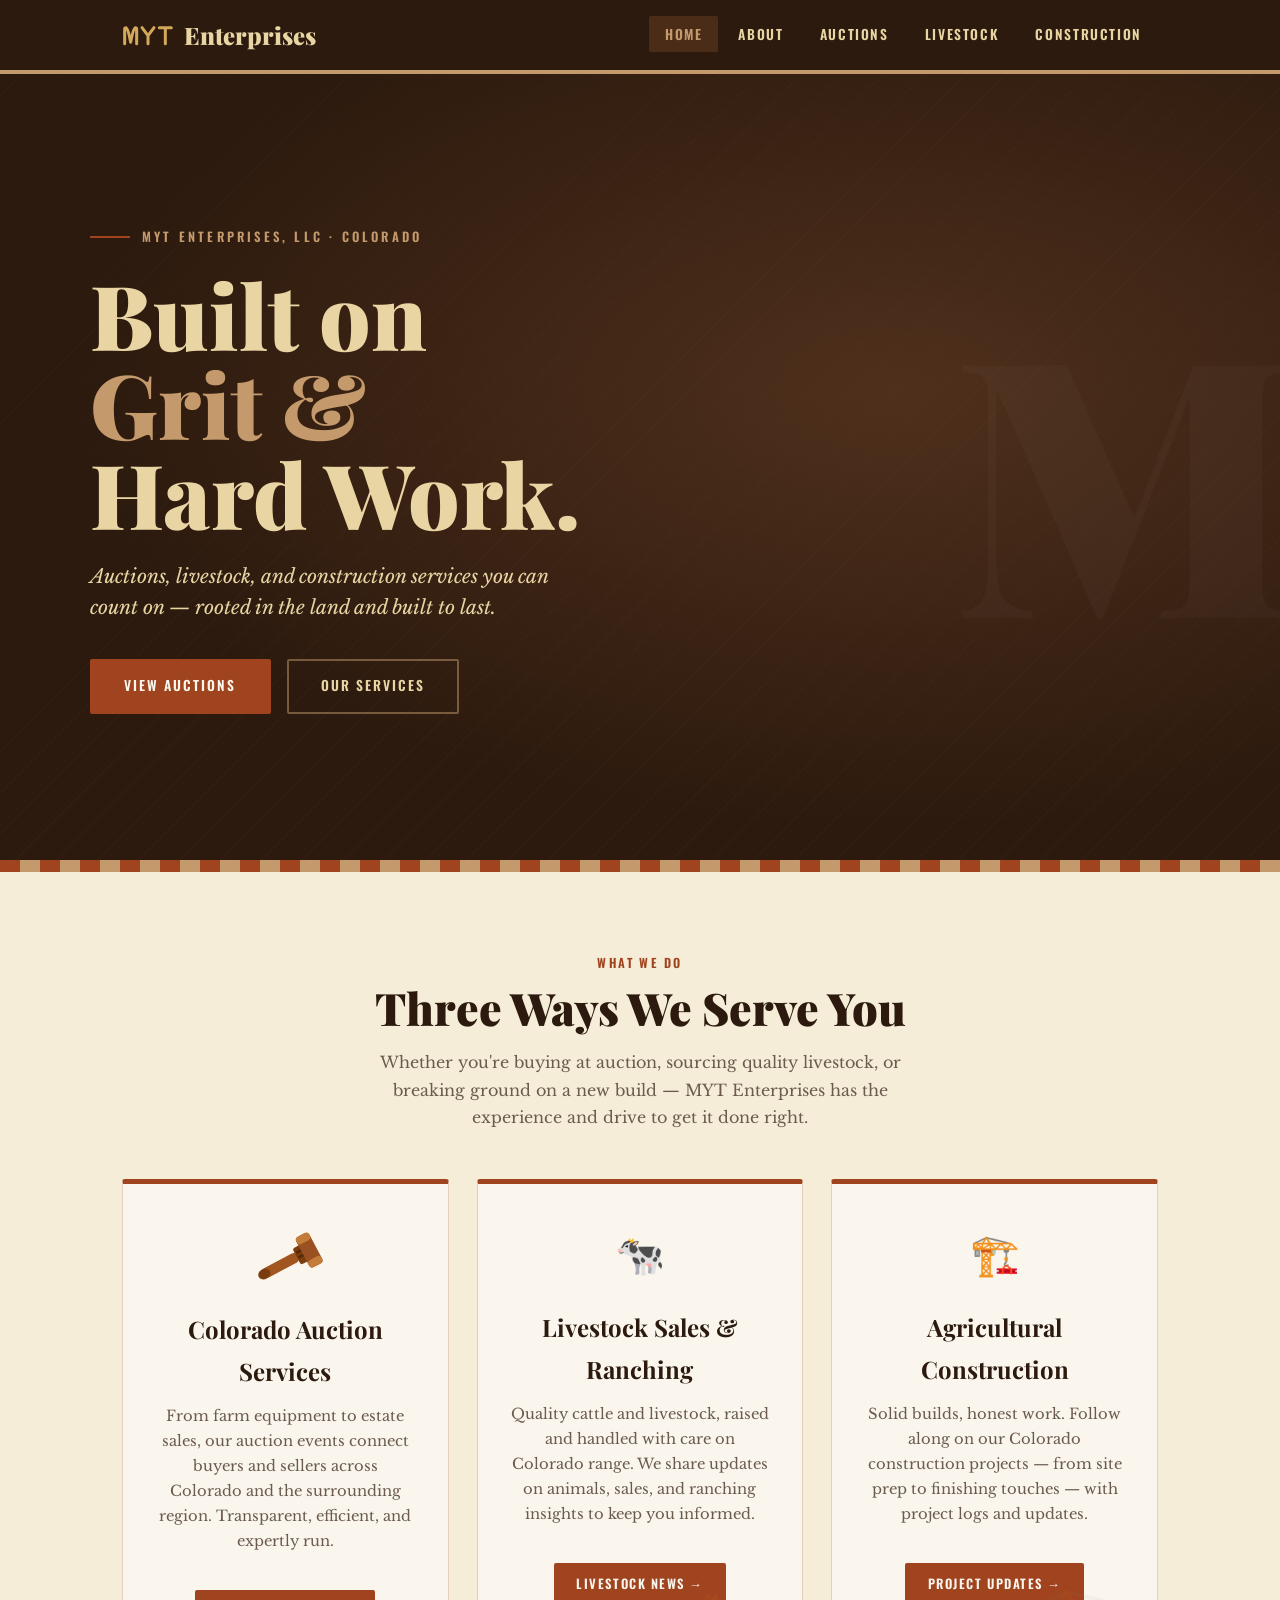
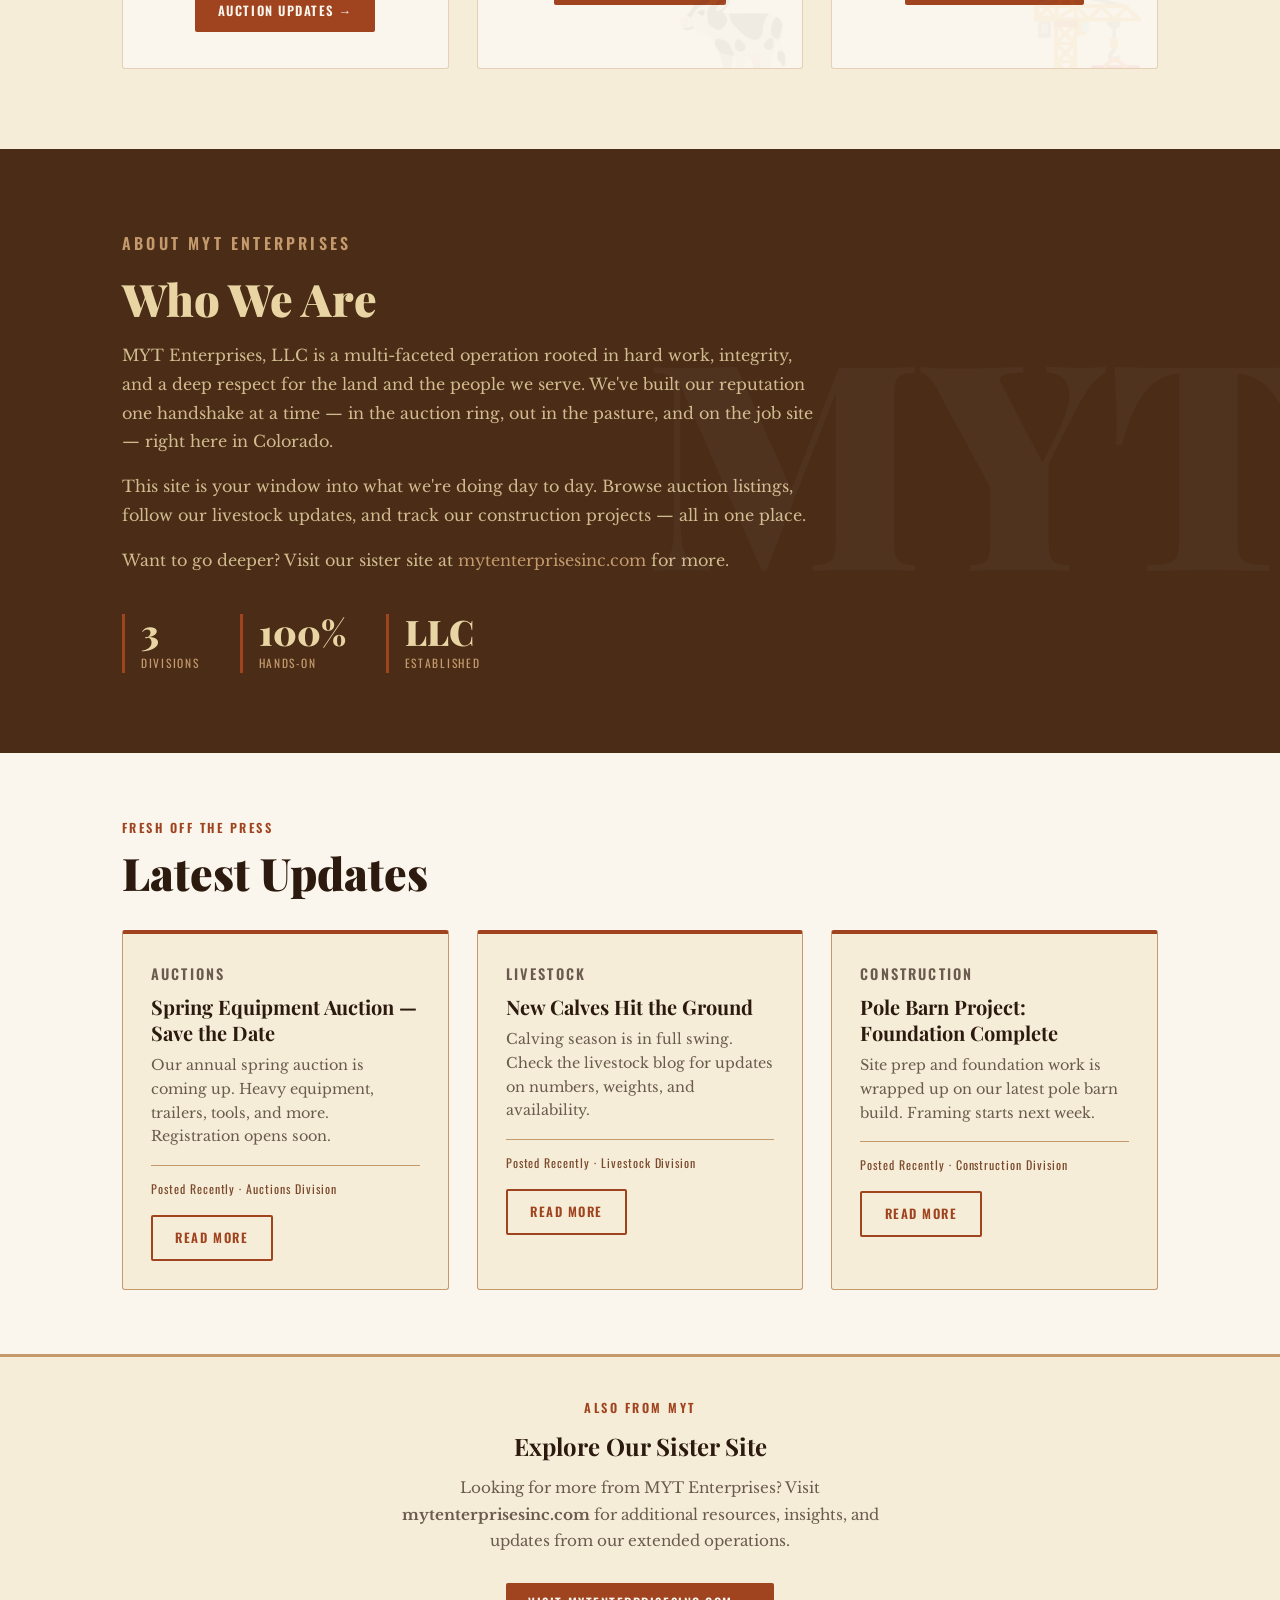
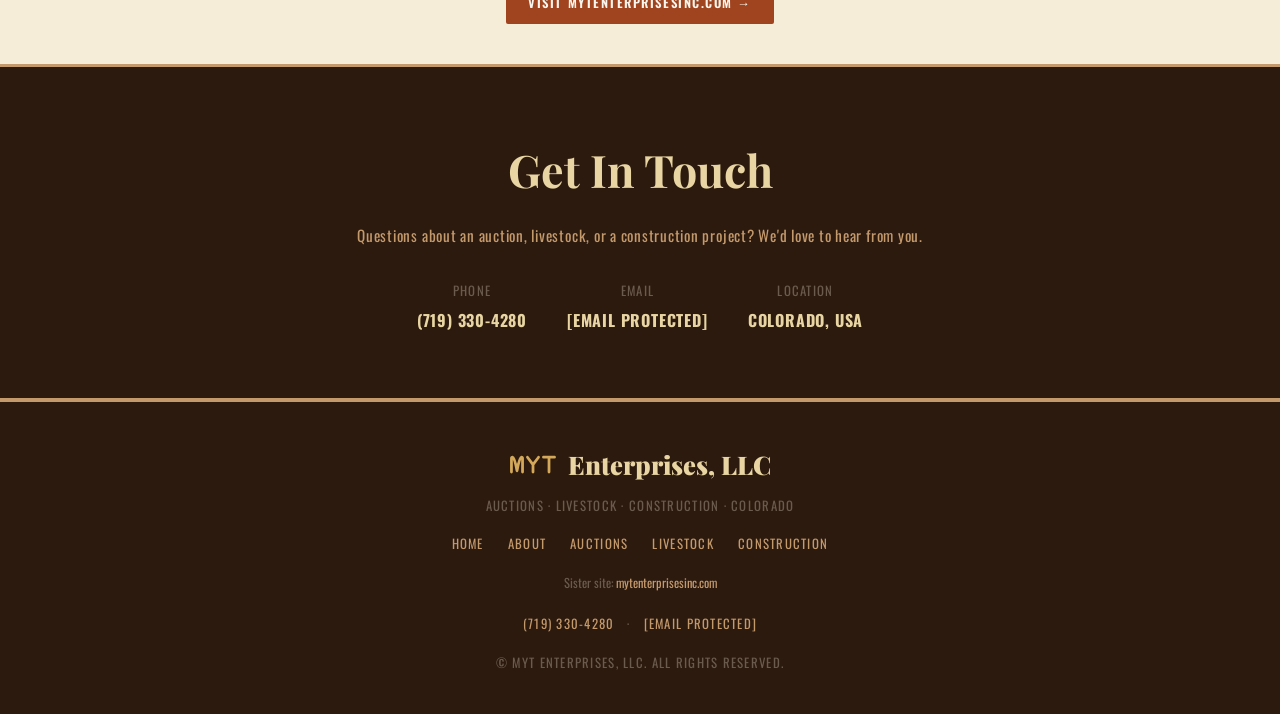
==== index.html @ 5cd4b218 "Rename index (1).html to index.html" ====
<!DOCTYPE html>
<html lang="en">
<head>
  <meta charset="UTF-8" />
  <meta name="viewport" content="width=device-width, initial-scale=1.0" />
  <title>MYT Enterprises, LLC — Auctions · Livestock · Construction</title>

  <!-- ✦ META: Add your own description below -->
  <meta name="description" content="MYT Enterprises, LLC offers auction services, livestock sales, and construction in central Colorado. Honest work, rooted in the land." />
  <meta name="robots" content="index, follow" />
  <link rel="canonical" href="https://www.mytenterprisesinc.com/" />

  <!-- ✦ OPEN GRAPH (controls how AI engines, social, and link previews read your site) -->
  <meta property="og:type"        content="website" />
  <meta property="og:url"         content="https://www.mytenterprisesinc.com/" />
  <meta property="og:title"       content="MYT Enterprises, LLC — Auctions · Livestock · Construction" />
  <meta property="og:description" content="MYT Enterprises, LLC offers auction services, livestock sales, and construction in central Colorado. Honest work, rooted in the land." />
  <meta property="og:site_name"   content="MYT Enterprises, LLC" />
  <meta property="og:locale"      content="en_US" />

  <!-- ✦ SCHEMA.ORG JSON-LD — structured data for AI engines and search -->
  <script type="application/ld+json">
  {
    "@context": "https://schema.org",
    "@graph": [
      {
        "@type": ["LocalBusiness", "GeneralContractor"],
        "@id": "https://www.mytenterprisesinc.com/#business",
        "name": "MYT Enterprises, LLC",
        "url": "https://www.mytenterprisesinc.com/",
        "logo": "https://www.mytenterprisesinc.com/logo.png",
        "description": "MYT Enterprises, LLC is a multi-faceted agricultural and construction operation based in Colorado, offering auction services, livestock sales, and construction projects.",
        "telephone": "+17193304280",
        "address": {
          "@type": "PostalAddress",
          "addressRegion": "CO",
          "addressCountry": "US"
        },
        "areaServed": {
          "@type": "State",
          "name": "Colorado"
        },
        "hasOfferCatalog": {
          "@type": "OfferCatalog",
          "name": "MYT Enterprises Services",
          "itemListElement": [
            {
              "@type": "Offer",
              "itemOffered": {
                "@type": "Service",
                "name": "Auction Services",
                "url": "https://www.mytenterprisesinc.com/auctions.html",
                "description": "Farm equipment, estate sales, and regional auction events run with transparency and expertise."
              }
            },
            {
              "@type": "Offer",
              "itemOffered": {
                "@type": "Service",
                "name": "Livestock Sales",
                "url": "https://www.mytenterprisesinc.com/livestock.html",
                "description": "Quality cattle and livestock raised and handled with care in Colorado."
              }
            },
            {
              "@type": "Offer",
              "itemOffered": {
                "@type": "Service",
                "name": "Construction Services",
                "url": "https://www.mytenterprisesinc.com/construction.html",
                "description": "Agricultural and general construction including pole barns, site prep, and project builds."
              }
            }
          ]
        },
        "sameAs": [
          "https://www.mytenterprisesinc.com/"
        ]
      },
      {
        "@type": "WebSite",
        "@id": "https://www.mytenterprisesinc.com/#website",
        "url": "https://www.mytenterprisesinc.com/",
        "name": "MYT Enterprises, LLC",
        "publisher": {
          "@id": "https://www.mytenterprisesinc.com/#business"
        }
      }
    ]
  }
  </script>

  <link rel="preconnect" href="https://fonts.googleapis.com">
  <link rel="preconnect" href="https://fonts.gstatic.com" crossorigin>
  <link href="https://fonts.googleapis.com/css2?family=Playfair+Display:wght@400;700;900&family=Libre+Baskerville:ital,wght@0,400;0,700;1,400&family=Oswald:wght@300;400;600&display=swap" rel="stylesheet">
  <style>
    :root {
      --soil:      #2C1A0E;
      --bark:      #4A2C17;
      --saddle:    #7B4A2D;
      --tan:       #C49A6C;
      --straw:     #E8D5A3;
      --parchment: #F5EDD8;
      --cream:     #FAF6ED;
      --rust:      #A0431F;
      --iron:      #6B5B4E;
      --font-display: 'Playfair Display', Georgia, serif;
      --font-body:    'Libre Baskerville', Georgia, serif;
      --font-label:   'Oswald', sans-serif;
    }
    *, *::before, *::after { box-sizing: border-box; margin: 0; padding: 0; }
    html { scroll-behavior: smooth; }
    body { background-color: var(--cream); color: var(--soil); font-family: var(--font-body); font-size: 17px; line-height: 1.75; }
    img  { max-width: 100%; display: block; }
    a    { color: var(--rust); text-decoration: none; }
    a:hover { text-decoration: underline; }

    /* NAV */
    .site-nav { background-color: var(--soil); border-bottom: 4px solid var(--tan); position: sticky; top: 0; z-index: 100; }
    .nav-inner { max-width: 1100px; margin: 0 auto; padding: 0 2rem; display: flex; align-items: center; justify-content: space-between; height: 70px; }
    .nav-logo  { font-family: var(--font-display); font-size: 1.5rem; font-weight: 900; color: var(--straw); text-decoration: none; }
    .nav-logo span { color: var(--tan); }
    .nav-links { list-style: none; display: flex; gap: .25rem; }
    .nav-links a { font-family: var(--font-label); font-size: .85rem; font-weight: 600; letter-spacing: .12em; text-transform: uppercase; color: var(--straw); padding: .5rem 1rem; border-radius: 2px; transition: background .2s, color .2s; text-decoration: none; }
    .nav-links a:hover, .nav-links a.active { background: var(--bark); color: var(--tan); }
    .nav-toggle { display: none; flex-direction: column; gap: 5px; cursor: pointer; background: none; border: none; padding: 4px; }
    .nav-toggle span { display: block; width: 26px; height: 2px; background: var(--straw); border-radius: 2px; }
    @media (max-width: 700px) {
      .nav-toggle { display: flex; }
      .nav-links  { display: none; flex-direction: column; position: absolute; top: 70px; left: 0; right: 0; background: var(--soil); padding: 1rem 2rem 1.5rem; border-bottom: 3px solid var(--tan); gap: .15rem; }
      .nav-links.open { display: flex; }
    }

    /* HERO */
    .hero { background-color: var(--soil); background-image: radial-gradient(ellipse at 70% 40%, rgba(122,74,45,.45) 0%, transparent 65%), repeating-linear-gradient(-45deg, transparent, transparent 28px, rgba(255,255,255,.015) 28px, rgba(255,255,255,.015) 29px); min-height: 88vh; display: flex; align-items: center; position: relative; overflow: hidden; padding: 5rem 2rem; }
    .hero::after { content: ''; position: absolute; bottom: 0; left: 0; right: 0; height: 6px; background: repeating-linear-gradient(90deg, var(--rust) 0px, var(--rust) 20px, var(--tan) 20px, var(--tan) 40px); }
    .hero-bg-letter { position: absolute; right: -.05em; top: 50%; transform: translateY(-50%); font-family: var(--font-display); font-size: clamp(16rem, 28vw, 34rem); font-weight: 900; color: rgba(255,255,255,.025); line-height: 1; pointer-events: none; user-select: none; }
    .hero-content { max-width: 1100px; margin: 0 auto; width: 100%; position: relative; z-index: 1; }
    .hero-eyebrow { font-family: var(--font-label); font-size: .8rem; font-weight: 600; letter-spacing: .25em; text-transform: uppercase; color: var(--tan); margin-bottom: 1.25rem; display: flex; align-items: center; gap: .75rem; animation: fadeUp .6s ease both; }
    .hero-eyebrow::before { content: ''; display: inline-block; width: 40px; height: 2px; background: var(--rust); }
    .hero h1 { font-family: var(--font-display); font-size: clamp(3rem, 7vw, 6.5rem); font-weight: 900; color: var(--straw); line-height: 1.0; margin-bottom: .15em; animation: fadeUp .7s .1s ease both; }
    .hero h1 em { font-style: normal; color: var(--tan); }
    .hero-tagline { font-family: var(--font-body); font-size: clamp(1rem, 2vw, 1.2rem); font-style: italic; color: var(--straw); opacity: .75; margin: 1.5rem 0 2.25rem; max-width: 480px; line-height: 1.6; animation: fadeUp .7s .2s ease both; }
    .hero-cta-row { display: flex; gap: 1rem; flex-wrap: wrap; animation: fadeUp .7s .3s ease both; }
    .btn-hero { font-family: var(--font-label); font-size: .85rem; font-weight: 600; letter-spacing: .15em; text-transform: uppercase; color: var(--cream); background: var(--rust); padding: .85rem 2rem; border-radius: 2px; text-decoration: none; border: 2px solid var(--rust); transition: background .2s, border-color .2s; }
    .btn-hero:hover { background: var(--bark); border-color: var(--tan); text-decoration: none; }
    .btn-hero-ghost { background: transparent; border: 2px solid rgba(196,154,108,.5); color: var(--straw); }
    .btn-hero-ghost:hover { border-color: var(--tan); background: rgba(196,154,108,.1); }

    /* STRIPE */
    .brand-stripe { height: 6px; background: repeating-linear-gradient(90deg, var(--rust) 0px, var(--rust) 20px, var(--tan) 20px, var(--tan) 40px); }

    /* LAYOUT */
    .container { max-width: 1100px; margin: 0 auto; padding: 0 2rem; }
    .grid-3 { display: grid; grid-template-columns: repeat(auto-fit, minmax(280px, 1fr)); gap: 1.75rem; }
    section { padding: 4rem 0; }
    .section-label { font-family: var(--font-label); font-size: .78rem; font-weight: 600; letter-spacing: .2em; text-transform: uppercase; color: var(--rust); margin-bottom: .5rem; }
    .section-title { font-family: var(--font-display); font-size: clamp(1.8rem, 3.5vw, 2.8rem); font-weight: 900; color: var(--soil); line-height: 1.15; margin-bottom: 1rem; }
    .section-sub   { font-size: 1rem; color: var(--iron); max-width: 560px; line-height: 1.7; }

    /* PILLAR CARDS */
    .pillars { background: var(--parchment); padding: 5rem 0; }
    .pillar-card { background: var(--cream); border: 1px solid rgba(196,154,108,.4); border-top: 5px solid var(--rust); border-radius: 3px; padding: 2.25rem 2rem; text-align: center; transition: transform .25s, box-shadow .25s; position: relative; overflow: hidden; }
    .pillar-card::before { content: attr(data-icon); position: absolute; bottom: -.15em; right: .1em; font-size: 6rem; opacity: .06; line-height: 1; pointer-events: none; }
    .pillar-card:hover { transform: translateY(-5px); box-shadow: 0 12px 32px rgba(44,26,14,.14); }
    .pillar-icon { font-size: 2.5rem; margin-bottom: 1rem; display: flex; justify-content: center; align-items: center; min-height: 64px; }
    .pillar-card h3 { font-family: var(--font-display); font-size: 1.5rem; font-weight: 700; color: var(--soil); margin-bottom: .75rem; }
    .pillar-card p  { font-size: .92rem; color: var(--iron); line-height: 1.7; margin-bottom: 1.25rem; }

    /* BUTTONS */
    .btn { display: inline-block; font-family: var(--font-label); font-size: .8rem; font-weight: 600; letter-spacing: .12em; text-transform: uppercase; color: var(--cream); background: var(--rust); padding: .6rem 1.4rem; border-radius: 2px; margin-top: 1rem; transition: background .2s; text-decoration: none; }
    .btn:hover { background: var(--soil); text-decoration: none; }
    .btn-outline { background: transparent; color: var(--rust); border: 2px solid var(--rust); }
    .btn-outline:hover { background: var(--rust); color: var(--cream); }

    /* ABOUT */
    .about-band { background: var(--bark); padding: 5rem 0; position: relative; overflow: hidden; }
    .about-band::before { content: 'MYT'; position: absolute; right: -.1em; top: 50%; transform: translateY(-50%); font-family: var(--font-display); font-size: 18rem; font-weight: 900; color: rgba(255,255,255,.03); pointer-events: none; line-height: 1; }
    .about-inner { max-width: 700px; }
    .about-band .section-label { color: var(--tan); }
    .about-band .section-title { color: var(--straw); }
    .about-band p { color: rgba(232,213,163,.85); line-height: 1.8; margin-bottom: 1rem; font-size: 1rem; }
    .stats-row { display: flex; gap: 2.5rem; margin-top: 2.5rem; flex-wrap: wrap; }
    .stat { border-left: 3px solid var(--rust); padding-left: 1rem; }
    .stat-num   { font-family: var(--font-display); font-size: 2.2rem; font-weight: 900; color: var(--straw); line-height: 1; }
    .stat-label { font-family: var(--font-label); font-size: .72rem; letter-spacing: .15em; text-transform: uppercase; color: var(--tan); margin-top: .2rem; }

    /* CARDS */
    .card { background: var(--parchment); border: 1px solid var(--tan); border-top: 4px solid var(--rust); border-radius: 3px; padding: 1.75rem; transition: transform .2s, box-shadow .2s; }
    .card:hover { transform: translateY(-3px); box-shadow: 0 8px 24px rgba(44,26,14,.15); }
    .card-tag  { font-family: var(--font-label); font-size: .72rem; font-weight: 600; letter-spacing: .15em; text-transform: uppercase; color: var(--rust); margin-bottom: .5rem; }
    .card h3   { font-family: var(--font-display); font-size: 1.25rem; font-weight: 700; color: var(--soil); margin-bottom: .5rem; line-height: 1.3; }
    .card p    { font-size: .9rem; color: var(--iron); line-height: 1.65; }
    .card-meta { font-family: var(--font-label); font-size: .75rem; letter-spacing: .08em; color: var(--saddle); margin-top: 1rem; padding-top: .75rem; border-top: 1px solid var(--tan); }

    /* SECONDARY SITE BAND */
    .sister-band { background: var(--parchment); border-top: 3px solid var(--tan); border-bottom: 3px solid var(--tan); padding: 2.5rem 2rem; text-align: center; }
    .sister-band p.section-label { margin-bottom: .4rem; }
    .sister-band h2 { font-family: var(--font-display); font-size: 1.5rem; font-weight: 700; color: var(--soil); margin-bottom: .5rem; }
    .sister-band p.sub { font-size: .95rem; color: var(--iron); max-width: 500px; margin: 0 auto .75rem; }

    /* CONTACT */
    .contact-band { background: var(--soil); padding: 4rem 2rem; text-align: center; }
    .contact-band h2 { font-family: var(--font-display); font-size: clamp(1.8rem, 3.5vw, 2.8rem); color: var(--straw); margin-bottom: .75rem; }
    .contact-band > p { color: var(--tan); font-family: var(--font-label); letter-spacing: .05em; font-size: .95rem; margin-bottom: 1.75rem; }
    .contact-details { display: flex; justify-content: center; gap: 2.5rem; flex-wrap: wrap; margin-top: 2rem; }
    .contact-item { font-family: var(--font-label); font-size: .8rem; letter-spacing: .1em; text-transform: uppercase; color: var(--iron); }
    .contact-item strong { display: block; color: var(--straw); font-size: 1rem; letter-spacing: .05em; margin-top: .2rem; }

    /* FOOTER */
    .site-footer { background: var(--soil); color: var(--straw); text-align: center; padding: 2.5rem 2rem; border-top: 4px solid var(--tan); }
    .site-footer p { font-family: var(--font-label); font-size: .8rem; letter-spacing: .1em; text-transform: uppercase; color: var(--iron); margin-top: .35rem; }
    .footer-logo  { font-family: var(--font-display); font-size: 1.6rem; font-weight: 900; color: var(--straw); margin-bottom: .5rem; }
    .footer-links { display: flex; justify-content: center; gap: 1.5rem; margin-top: 1rem; flex-wrap: wrap; }
    .footer-links a { font-family: var(--font-label); font-size: .8rem; letter-spacing: .1em; text-transform: uppercase; color: var(--tan); text-decoration: none; transition: color .2s; }
    .footer-links a:hover { color: var(--straw); }
    .footer-sister { margin-top: 1rem; font-family: var(--font-label); font-size: .78rem; color: var(--iron); }
    .footer-sister a { color: var(--tan); }
    .footer-sister a:hover { color: var(--straw); }

    @keyframes fadeUp { from { opacity: 0; transform: translateY(24px); } to { opacity: 1; transform: translateY(0); } }
  </style>
</head>
<body>

  <nav class="site-nav" aria-label="Main navigation">
    <div class="nav-inner">
      <a class="nav-logo" href="index.html" style="display:flex;align-items:center;gap:0.6rem;text-decoration:none;"><svg width="52" height="26" viewBox="0 0 78 38" fill="none" xmlns="http://www.w3.org/2000/svg"><path d="M4 32 L4 10 Q4 8 6 8 Q9 8 13 30 Q17 8 20 8 Q22 8 22 10 L22 32" stroke="#d4a85a" stroke-width="4.5" stroke-linecap="round" stroke-linejoin="round" fill="none"/><path d="M30 8 L39 20 L48 8 M39 20 L39 32" stroke="#d4a85a" stroke-width="4.5" stroke-linecap="round" stroke-linejoin="round" fill="none"/><path d="M56 8 L74 8 M65 8 L65 32" stroke="#d4a85a" stroke-width="4.5" stroke-linecap="round" stroke-linejoin="round" fill="none"/></svg><span style="font-family:var(--font-display);font-size:1.5rem;font-weight:900;color:var(--straw);">Enterprises</span></a>
      <button class="nav-toggle" id="navToggle" aria-label="Toggle menu">
        <span></span><span></span><span></span>
      </button>
      <ul class="nav-links" id="navLinks">
        <li><a href="index.html" class="active" aria-current="page">Home</a></li>
        <li><a href="about.html">About</a></li>
        <li><a href="auctions.html">Auctions</a></li>
        <li><a href="livestock.html">Livestock</a></li>
        <li><a href="construction.html">Construction</a></li>
      </ul>
    </div>
  </nav>

  <main>

    <section class="hero" aria-label="Hero">
      <div class="hero-bg-letter" aria-hidden="true">M</div>
      <div class="hero-content">
        <div class="hero-eyebrow">MYT Enterprises, LLC · Colorado</div>
        <h1>Built on<br><em>Grit &amp;</em><br>Hard Work.</h1>
        <p class="hero-tagline">Auctions, livestock, and construction services you can count on — rooted in the land and built to last.</p>
        <div class="hero-cta-row">
          <a href="auctions.html" class="btn-hero">View Auctions</a>
          <a href="#services" class="btn-hero btn-hero-ghost">Our Services</a>
        </div>
      </div>
    </section>

    <div class="brand-stripe" aria-hidden="true"></div>

    <section class="pillars" id="services" aria-labelledby="services-heading">
      <div class="container">
        <div style="text-align:center; margin-bottom:3rem;">
          <p class="section-label">What We Do</p>
          <h2 class="section-title" id="services-heading">Three Ways We Serve You</h2>
          <p class="section-sub" style="margin:0 auto;">Whether you're buying at auction, sourcing quality livestock, or breaking ground on a new build — MYT Enterprises has the experience and drive to get it done right.</p>
        </div>
        <div class="grid-3">
          <article class="pillar-card" data-icon="">
            <span class="pillar-icon" aria-hidden="true">
              <svg width="80" height="72" viewBox="0 0 140 120" fill="none" xmlns="http://www.w3.org/2000/svg">
                <g transform="translate(18,8) rotate(-28,60,60)">
                  <rect x="6"  y="51" width="72" height="18" rx="9"  fill="#A0561E"/>
                  <ellipse cx="10" cy="60" rx="11" ry="9" fill="#7B3D10"/>
                  <rect x="74" y="44" width="16" height="32" rx="4"  fill="#7B3D10"/>
                  <rect x="76" y="51" width="16" height="5"  rx="2"  fill="#5A2A08"/>
                  <rect x="76" y="60" width="16" height="5"  rx="2"  fill="#5A2A08"/>
                  <rect x="86" y="30" width="26" height="60" rx="7"  fill="#9A5020"/>
                  <rect x="86" y="30" width="26" height="14" rx="6"  fill="#C47C3A"/>
                  <rect x="86" y="76" width="26" height="14" rx="6"  fill="#C47C3A"/>
                </g>
              </svg>
            </span>
            <h3>Colorado Auction Services</h3>
            <p>From farm equipment to estate sales, our auction events connect buyers and sellers across Colorado and the surrounding region. Transparent, efficient, and expertly run.</p>
            <a href="auctions.html" class="btn">Auction Updates →</a>
          </article>
          <article class="pillar-card" data-icon="🐄">
            <span class="pillar-icon" aria-hidden="true">🐄</span>
            <h3>Livestock Sales &amp; Ranching</h3>
            <p>Quality cattle and livestock, raised and handled with care on Colorado range. We share updates on animals, sales, and ranching insights to keep you informed.</p>
            <a href="livestock.html" class="btn">Livestock News →</a>
          </article>
          <article class="pillar-card" data-icon="🏗️">
            <span class="pillar-icon" aria-hidden="true">🏗️</span>
            <h3>Agricultural Construction</h3>
            <p>Solid builds, honest work. Follow along on our Colorado construction projects — from site prep to finishing touches — with project logs and updates.</p>
            <a href="construction.html" class="btn">Project Updates →</a>
          </article>
        </div>
      </div>
    </section>

    <section class="about-band" aria-labelledby="about-heading">
      <div class="container">
        <div class="about-inner">
          <p class="section-label">About MYT Enterprises</p>
          <h2 class="section-title" id="about-heading">Who We Are</h2>
          <p>MYT Enterprises, LLC is a multi-faceted operation rooted in hard work, integrity, and a deep respect for the land and the people we serve. We've built our reputation one handshake at a time — in the auction ring, out in the pasture, and on the job site — right here in Colorado.</p>
          <p>This site is your window into what we're doing day to day. Browse auction listings, follow our livestock updates, and track our construction projects — all in one place.</p>
          <p>Want to go deeper? Visit our sister site at <a href="https://www.mytenterprisesinc.com" style="color:var(--tan);" rel="me">mytenterprisesinc.com</a> for more.</p>
          <div class="stats-row">
            <div class="stat"><div class="stat-num">3</div><div class="stat-label">Divisions</div></div>
            <div class="stat"><div class="stat-num">100%</div><div class="stat-label">Hands-On</div></div>
            <div class="stat"><div class="stat-num">LLC</div><div class="stat-label">Established</div></div>
          </div>
        </div>
      </div>
    </section>

    <section class="latest" aria-labelledby="latest-heading">
      <div class="container">
        <p class="section-label">Fresh Off the Press</p>
        <h2 class="section-title" id="latest-heading" style="margin-bottom:2rem;">Latest Updates</h2>
        <div class="grid-3">
          <article class="card">
            <p class="card-tag">Auctions</p>
            <h3>Spring Equipment Auction — Save the Date</h3>
            <p>Our annual spring auction is coming up. Heavy equipment, trailers, tools, and more. Registration opens soon.</p>
            <div class="card-meta">Posted Recently · Auctions Division</div>
            <a href="auctions.html" class="btn btn-outline">Read More</a>
          </article>
          <article class="card">
            <p class="card-tag">Livestock</p>
            <h3>New Calves Hit the Ground</h3>
            <p>Calving season is in full swing. Check the livestock blog for updates on numbers, weights, and availability.</p>
            <div class="card-meta">Posted Recently · Livestock Division</div>
            <a href="livestock.html" class="btn btn-outline">Read More</a>
          </article>
          <article class="card">
            <p class="card-tag">Construction</p>
            <h3>Pole Barn Project: Foundation Complete</h3>
            <p>Site prep and foundation work is wrapped up on our latest pole barn build. Framing starts next week.</p>
            <div class="card-meta">Posted Recently · Construction Division</div>
            <a href="construction.html" class="btn btn-outline">Read More</a>
          </article>
        </div>
      </div>
    </section>

    <!-- ✦ SISTER SITE CROSS-LINK BAND -->
    <div class="sister-band">
      <p class="section-label">Also From MYT</p>
      <h2>Explore Our Sister Site</h2>
      <p class="sub">Looking for more from MYT Enterprises? Visit <strong>mytenterprisesinc.com</strong> for additional resources, insights, and updates from our extended operations.</p>
      <a href="https://www.mytenterprisesinc.com" class="btn" rel="me" target="_blank">Visit mytenterprisesinc.com →</a>
    </div>

    <div class="contact-band">
      <h2>Get In Touch</h2>
      <p>Questions about an auction, livestock, or a construction project? We'd love to hear from you.</p>
      <div class="contact-details">
        <div class="contact-item">Phone<strong><a href="tel:7193304280" style="color:var(--straw);text-decoration:none;">(719) 330-4280</a></strong></div>
        <div class="contact-item">Email<strong><a href="/cdn-cgi/l/email-protection#dfb6b1b9b09fb2a6abbab1abbaadafadb6acbaacb6b1bcf1bcb0b2" style="color:var(--straw);text-decoration:none;"><span class="__cf_email__" data-cfemail="f990979f96b994808d9c978d9c8b898b908a9c8a90979ad79a9694">[email&#160;protected]</span></a></strong></div>
        <div class="contact-item">Location<strong>Colorado, USA</strong></div>
      </div>
    </div>

  </main>

  <footer class="site-footer">
    <div class="footer-logo" style="display:flex;align-items:center;justify-content:center;gap:0.7rem;"><svg width="48" height="24" viewBox="0 0 78 38" fill="none" xmlns="http://www.w3.org/2000/svg"><path d="M4 32 L4 10 Q4 8 6 8 Q9 8 13 30 Q17 8 20 8 Q22 8 22 10 L22 32" stroke="#d4a85a" stroke-width="4.5" stroke-linecap="round" stroke-linejoin="round" fill="none"/><path d="M30 8 L39 20 L48 8 M39 20 L39 32" stroke="#d4a85a" stroke-width="4.5" stroke-linecap="round" stroke-linejoin="round" fill="none"/><path d="M56 8 L74 8 M65 8 L65 32" stroke="#d4a85a" stroke-width="4.5" stroke-linecap="round" stroke-linejoin="round" fill="none"/></svg><span>Enterprises, LLC</span></div>
    <p>Auctions · Livestock · Construction · Colorado</p>
    <nav class="footer-links" aria-label="Footer navigation">
      <a href="index.html">Home</a>
      <a href="about.html">About</a>
      <a href="auctions.html">Auctions</a>
      <a href="livestock.html">Livestock</a>
      <a href="construction.html">Construction</a>
    </nav>
    <div class="footer-sister">
      Sister site: <a href="https://www.mytenterprisesinc.com" rel="me" target="_blank">mytenterprisesinc.com</a>
    </div>
    <p style="margin-top:1.25rem;">
      <a href="tel:7193304280" style="color:var(--tan);text-decoration:none;">(719) 330-4280</a>
      &nbsp;&nbsp;·&nbsp;&nbsp;
      <a href="/cdn-cgi/l/email-protection#335a5d555c735e4a47565d47564143415a4056405a5d501d505c5e" style="color:var(--tan);text-decoration:none;"><span class="__cf_email__" data-cfemail="761f181019361b0f02131802130406041f0513051f18155815191b">[email&#160;protected]</span></a>
    </p>
    <p style="margin-top:1rem;">© <span id="yr"></span> MYT Enterprises, LLC. All rights reserved.</p>
  </footer>

  <script data-cfasync="
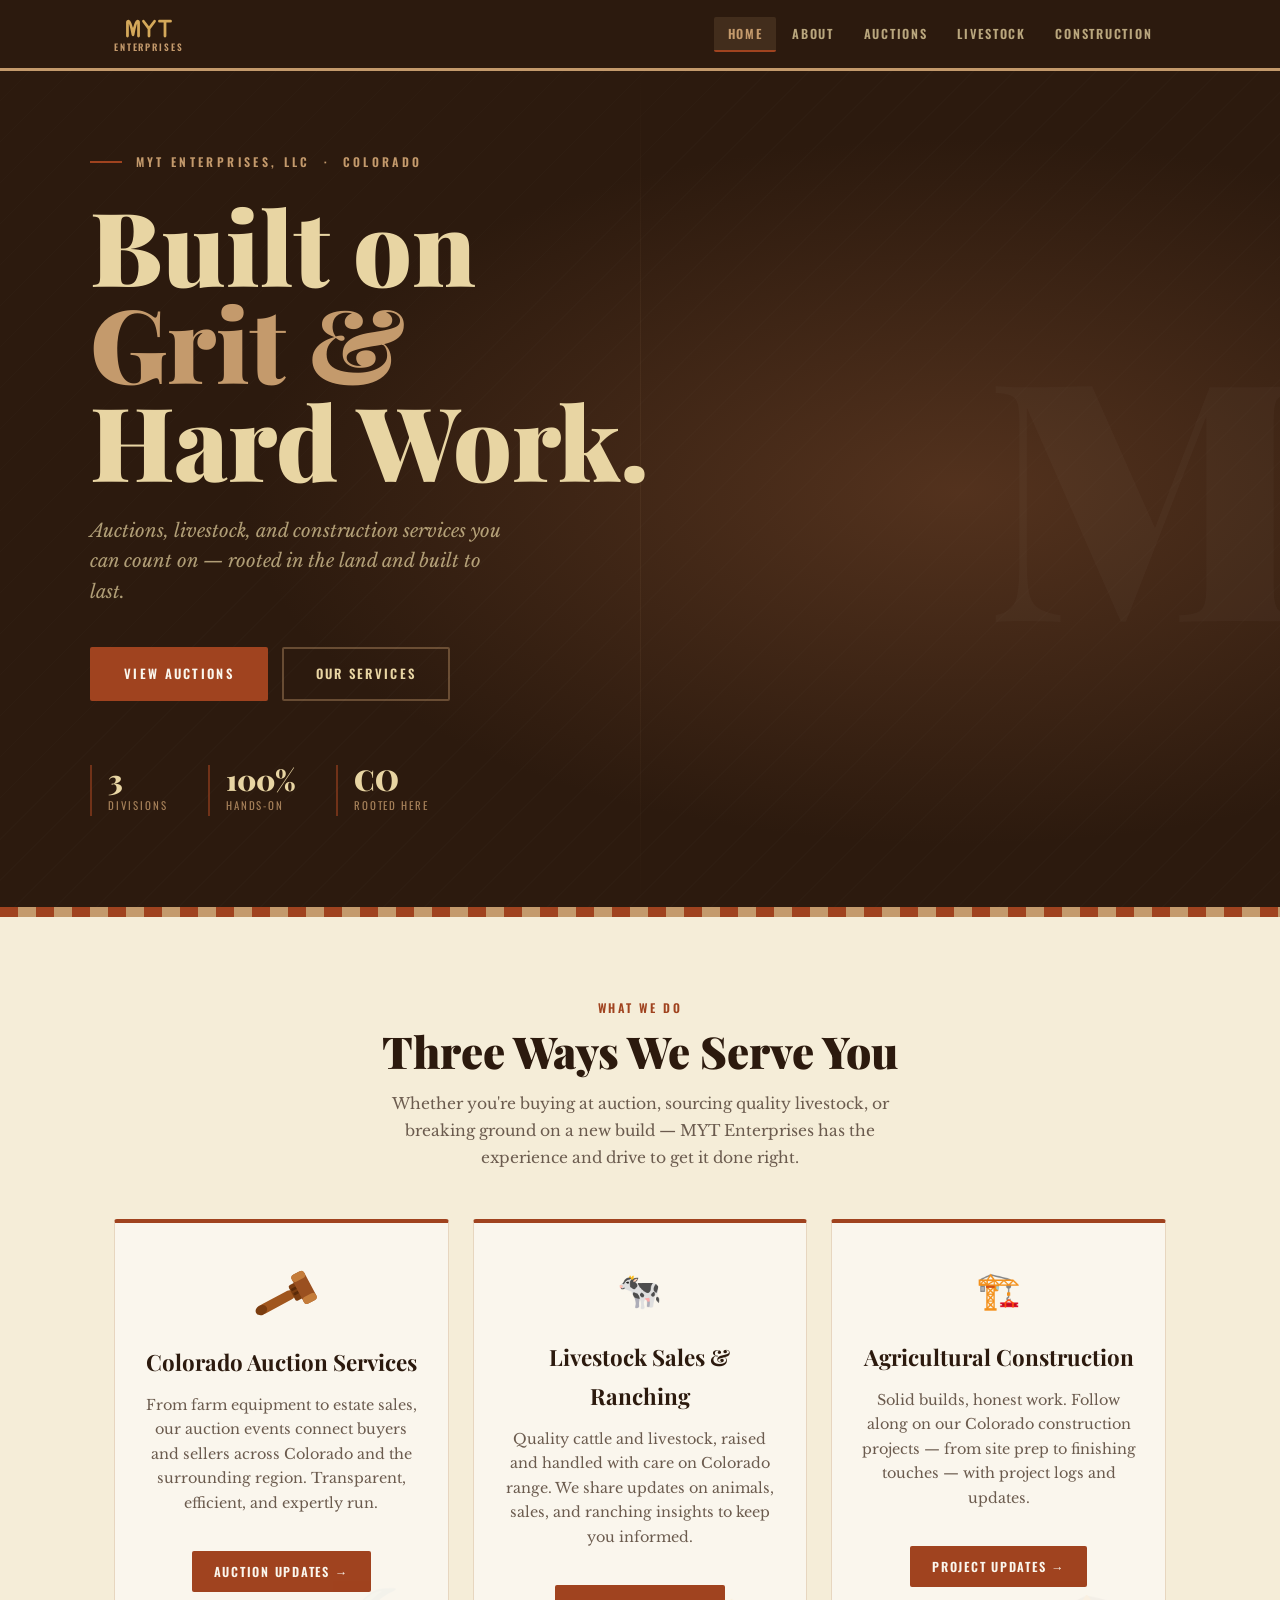
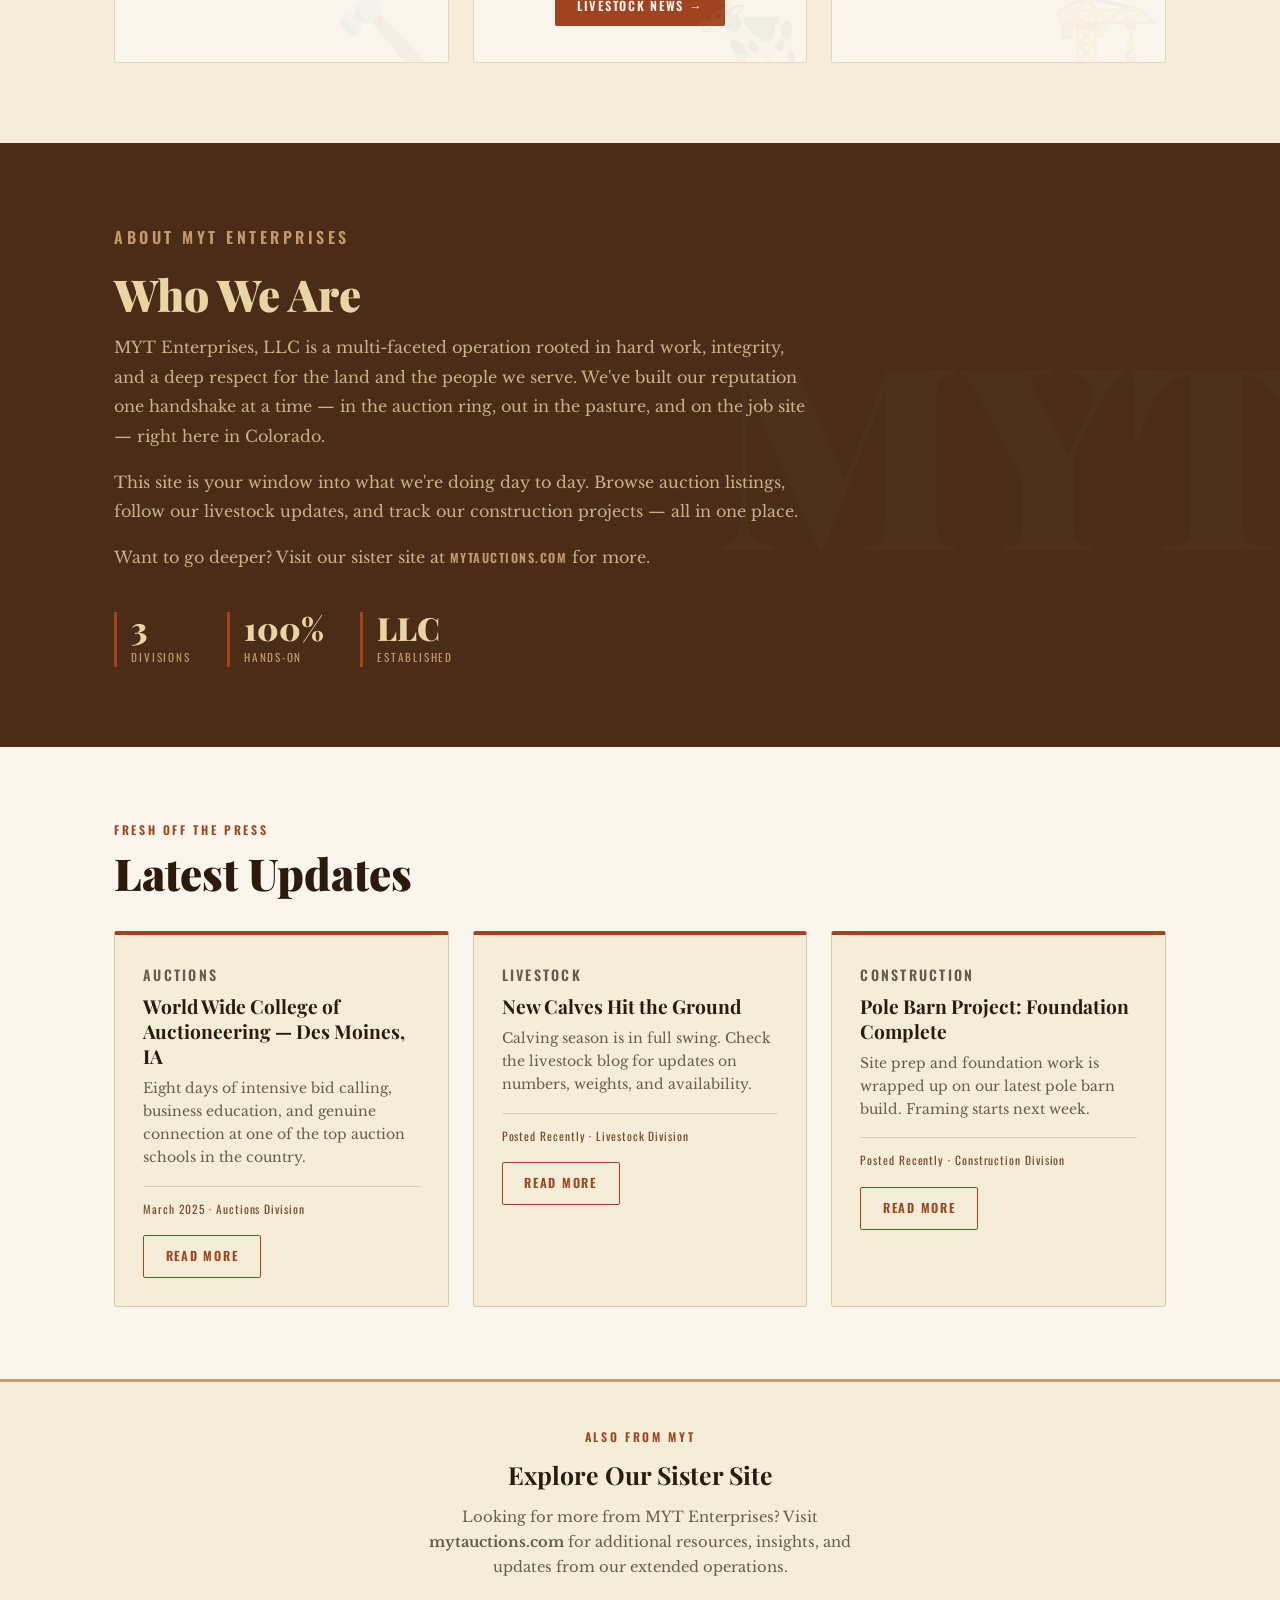
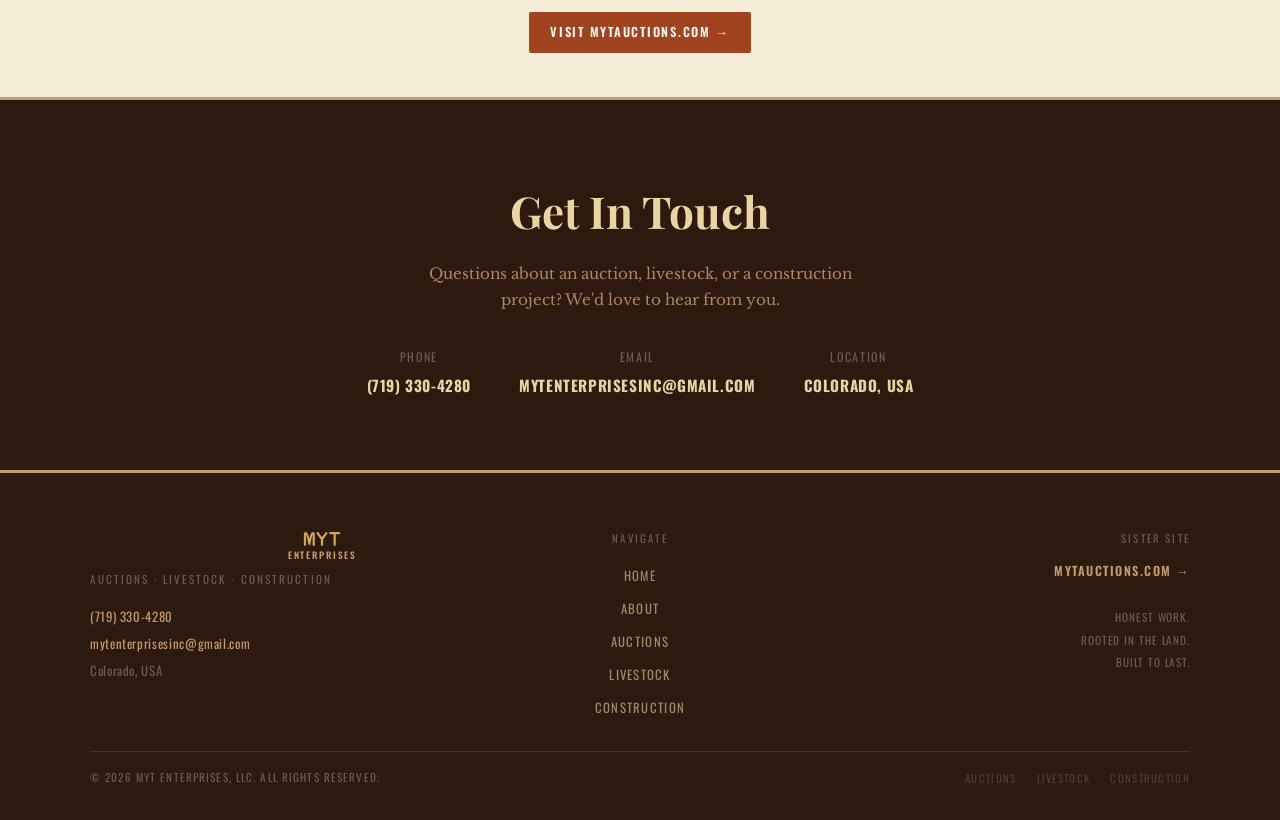
==== commit 1764c585: "Add files via upload" ====
--- a/index.html
+++ b/index.html
@@ -5,86 +5,36 @@
   <meta name="viewport" content="width=device-width, initial-scale=1.0" />
   <title>MYT Enterprises, LLC — Auctions · Livestock · Construction</title>
 
-  <!-- ✦ META: Add your own description below -->
   <meta name="description" content="MYT Enterprises, LLC offers auction services, livestock sales, and construction in central Colorado. Honest work, rooted in the land." />
   <meta name="robots" content="index, follow" />
-  <link rel="canonical" href="https://www.mytenterprisesinc.com/" />
-
-  <!-- ✦ OPEN GRAPH (controls how AI engines, social, and link previews read your site) -->
+  <link rel="canonical" href="https://www.mytauctions.com/" />
   <meta property="og:type"        content="website" />
-  <meta property="og:url"         content="https://www.mytenterprisesinc.com/" />
+  <meta property="og:url"         content="https://www.mytauctions.com/" />
   <meta property="og:title"       content="MYT Enterprises, LLC — Auctions · Livestock · Construction" />
   <meta property="og:description" content="MYT Enterprises, LLC offers auction services, livestock sales, and construction in central Colorado. Honest work, rooted in the land." />
   <meta property="og:site_name"   content="MYT Enterprises, LLC" />
   <meta property="og:locale"      content="en_US" />
 
-  <!-- ✦ SCHEMA.ORG JSON-LD — structured data for AI engines and search -->
   <script type="application/ld+json">
   {
     "@context": "https://schema.org",
     "@graph": [
       {
         "@type": ["LocalBusiness", "GeneralContractor"],
-        "@id": "https://www.mytenterprisesinc.com/#business",
+        "@id": "https://www.mytauctions.com/#business",
         "name": "MYT Enterprises, LLC",
-        "url": "https://www.mytenterprisesinc.com/",
-        "logo": "https://www.mytenterprisesinc.com/logo.png",
+        "url": "https://www.mytauctions.com/",
         "description": "MYT Enterprises, LLC is a multi-faceted agricultural and construction operation based in Colorado, offering auction services, livestock sales, and construction projects.",
         "telephone": "+17193304280",
-        "address": {
-          "@type": "PostalAddress",
-          "addressRegion": "CO",
-          "addressCountry": "US"
-        },
-        "areaServed": {
-          "@type": "State",
-          "name": "Colorado"
-        },
-        "hasOfferCatalog": {
-          "@type": "OfferCatalog",
-          "name": "MYT Enterprises Services",
-          "itemListElement": [
-            {
-              "@type": "Offer",
-              "itemOffered": {
-                "@type": "Service",
-                "name": "Auction Services",
-                "url": "https://www.mytenterprisesinc.com/auctions.html",
-                "description": "Farm equipment, estate sales, and regional auction events run with transparency and expertise."
-              }
-            },
-            {
-              "@type": "Offer",
-              "itemOffered": {
-                "@type": "Service",
-                "name": "Livestock Sales",
-                "url": "https://www.mytenterprisesinc.com/livestock.html",
-                "description": "Quality cattle and livestock raised and handled with care in Colorado."
-              }
-            },
-            {
-              "@type": "Offer",
-              "itemOffered": {
-                "@type": "Service",
-                "name": "Construction Services",
-                "url": "https://www.mytenterprisesinc.com/construction.html",
-                "description": "Agricultural and general construction including pole barns, site prep, and project builds."
-              }
-            }
-          ]
-        },
-        "sameAs": [
-          "https://www.mytenterprisesinc.com/"
-        ]
+        "address": { "@type": "PostalAddress", "addressRegion": "CO", "addressCountry": "US" },
+        "areaServed": { "@type": "State", "name": "Colorado" }
       },
       {
         "@type": "WebSite",
-        "@id": "https://www.mytenterprisesinc.com/#website",
-        "url": "https://www.mytenterprisesinc.com/",
+        "@id": "https://www.mytauctions.com/#website",
+        "url": "https://www.mytauctions.com/",
         "name": "MYT Enterprises, LLC",
-        "publisher": {
-          "@id": "https://www.mytenterprisesinc.com/#business"
-        }
+        "publisher": { "@id": "https://www.mytauctions.com/#business" }
       }
     ]
   }
@@ -93,7 +43,9 @@
   <link rel="preconnect" href="https://fonts.googleapis.com">
   <link rel="preconnect" href="https://fonts.gstatic.com" crossorigin>
   <link href="https://fonts.googleapis.com/css2?family=Playfair+Display:wght@400;700;900&family=Libre+Baskerville:ital,wght@0,400;0,700;1,400&family=Oswald:wght@300;400;600&display=swap" rel="stylesheet">
+
   <style>
+    /* ── Variables ── */
     :root {
       --soil:      #2C1A0E;
       --bark:      #4A2C17;
@@ -110,126 +62,747 @@
     }
     *, *::before, *::after { box-sizing: border-box; margin: 0; padding: 0; }
     html { scroll-behavior: smooth; }
-    body { background-color: var(--cream); color: var(--soil); font-family: var(--font-body); font-size: 17px; line-height: 1.75; }
+    body { background: var(--cream); color: var(--soil); font-family: var(--font-body); font-size: 17px; line-height: 1.75; }
     img  { max-width: 100%; display: block; }
     a    { color: var(--rust); text-decoration: none; }
     a:hover { text-decoration: underline; }
 
-    /* NAV */
-    .site-nav { background-color: var(--soil); border-bottom: 4px solid var(--tan); position: sticky; top: 0; z-index: 100; }
-    .nav-inner { max-width: 1100px; margin: 0 auto; padding: 0 2rem; display: flex; align-items: center; justify-content: space-between; height: 70px; }
-    .nav-logo  { font-family: var(--font-display); font-size: 1.5rem; font-weight: 900; color: var(--straw); text-decoration: none; }
-    .nav-logo span { color: var(--tan); }
-    .nav-links { list-style: none; display: flex; gap: .25rem; }
-    .nav-links a { font-family: var(--font-label); font-size: .85rem; font-weight: 600; letter-spacing: .12em; text-transform: uppercase; color: var(--straw); padding: .5rem 1rem; border-radius: 2px; transition: background .2s, color .2s; text-decoration: none; }
-    .nav-links a:hover, .nav-links a.active { background: var(--bark); color: var(--tan); }
-    .nav-toggle { display: none; flex-direction: column; gap: 5px; cursor: pointer; background: none; border: none; padding: 4px; }
-    .nav-toggle span { display: block; width: 26px; height: 2px; background: var(--straw); border-radius: 2px; }
-    @media (max-width: 700px) {
+    /* ── NAV ── */
+    .site-nav {
+      background-color: var(--soil);
+      border-bottom: 3px solid var(--tan);
+      position: sticky;
+      top: 0;
+      z-index: 200;
+    }
+    .nav-inner {
+      max-width: 1100px;
+      margin: 0 auto;
+      padding: 0 1.5rem;
+      display: flex;
+      align-items: center;
+      justify-content: space-between;
+      height: 68px;
+    }
+    .nav-logo {
+      display: flex;
+      align-items: center;
+      gap: 0.55rem;
+      text-decoration: none;
+      flex-shrink: 0;
+    }
+    .nav-logo-text {
+      font-family: var(--font-display);
+      font-size: 1.35rem;
+      font-weight: 900;
+      color: var(--straw);
+      letter-spacing: -0.01em;
+      line-height: 1;
+    }
+    .nav-logo-text span { color: var(--tan); }
+    .nav-links {
+      list-style: none;
+      display: flex;
+      gap: 0.15rem;
+      align-items: center;
+    }
+    .nav-links a {
+      font-family: var(--font-label);
+      font-size: 0.78rem;
+      font-weight: 600;
+      letter-spacing: 0.14em;
+      text-transform: uppercase;
+      color: rgba(232,213,163,0.75);
+      padding: 0.45rem 0.85rem;
+      border-radius: 2px;
+      transition: background 0.18s, color 0.18s;
+      text-decoration: none;
+      white-space: nowrap;
+    }
+    .nav-links a:hover,
+    .nav-links a.active {
+      background: rgba(196,154,108,0.15);
+      color: var(--tan);
+    }
+    .nav-links a.active { border-bottom: 2px solid var(--rust); }
+
+    .nav-toggle {
+      display: none;
+      flex-direction: column;
+      justify-content: center;
+      gap: 5px;
+      cursor: pointer;
+      background: none;
+      border: 1px solid rgba(196,154,108,0.3);
+      border-radius: 3px;
+      padding: 7px 9px;
+      transition: border-color 0.2s;
+    }
+    .nav-toggle:hover { border-color: var(--tan); }
+    .nav-toggle span {
+      display: block;
+      width: 22px;
+      height: 2px;
+      background: var(--straw);
+      border-radius: 2px;
+      transition: transform 0.25s, opacity 0.25s;
+    }
+    .nav-toggle.open span:nth-child(1) { transform: translateY(7px) rotate(45deg); }
+    .nav-toggle.open span:nth-child(2) { opacity: 0; }
+    .nav-toggle.open span:nth-child(3) { transform: translateY(-7px) rotate(-45deg); }
+
+    @media (max-width: 720px) {
       .nav-toggle { display: flex; }
-      .nav-links  { display: none; flex-direction: column; position: absolute; top: 70px; left: 0; right: 0; background: var(--soil); padding: 1rem 2rem 1.5rem; border-bottom: 3px solid var(--tan); gap: .15rem; }
+      .nav-links {
+        display: none;
+        flex-direction: column;
+        align-items: flex-start;
+        gap: 0;
+        position: absolute;
+        top: 68px;
+        left: 0;
+        right: 0;
+        background: var(--soil);
+        border-bottom: 3px solid var(--tan);
+        padding: 0.75rem 0 1rem;
+      }
       .nav-links.open { display: flex; }
-    }
-
-    /* HERO */
-    .hero { background-color: var(--soil); background-image: radial-gradient(ellipse at 70% 40%, rgba(122,74,45,.45) 0%, transparent 65%), repeating-linear-gradient(-45deg, transparent, transparent 28px, rgba(255,255,255,.015) 28px, rgba(255,255,255,.015) 29px); min-height: 88vh; display: flex; align-items: center; position: relative; overflow: hidden; padding: 5rem 2rem; }
-    .hero::after { content: ''; position: absolute; bottom: 0; left: 0; right: 0; height: 6px; background: repeating-linear-gradient(90deg, var(--rust) 0px, var(--rust) 20px, var(--tan) 20px, var(--tan) 40px); }
-    .hero-bg-letter { position: absolute; right: -.05em; top: 50%; transform: translateY(-50%); font-family: var(--font-display); font-size: clamp(16rem, 28vw, 34rem); font-weight: 900; color: rgba(255,255,255,.025); line-height: 1; pointer-events: none; user-select: none; }
-    .hero-content { max-width: 1100px; margin: 0 auto; width: 100%; position: relative; z-index: 1; }
-    .hero-eyebrow { font-family: var(--font-label); font-size: .8rem; font-weight: 600; letter-spacing: .25em; text-transform: uppercase; color: var(--tan); margin-bottom: 1.25rem; display: flex; align-items: center; gap: .75rem; animation: fadeUp .6s ease both; }
-    .hero-eyebrow::before { content: ''; display: inline-block; width: 40px; height: 2px; background: var(--rust); }
-    .hero h1 { font-family: var(--font-display); font-size: clamp(3rem, 7vw, 6.5rem); font-weight: 900; color: var(--straw); line-height: 1.0; margin-bottom: .15em; animation: fadeUp .7s .1s ease both; }
-    .hero h1 em { font-style: normal; color: var(--tan); }
-    .hero-tagline { font-family: var(--font-body); font-size: clamp(1rem, 2vw, 1.2rem); font-style: italic; color: var(--straw); opacity: .75; margin: 1.5rem 0 2.25rem; max-width: 480px; line-height: 1.6; animation: fadeUp .7s .2s ease both; }
-    .hero-cta-row { display: flex; gap: 1rem; flex-wrap: wrap; animation: fadeUp .7s .3s ease both; }
-    .btn-hero { font-family: var(--font-label); font-size: .85rem; font-weight: 600; letter-spacing: .15em; text-transform: uppercase; color: var(--cream); background: var(--rust); padding: .85rem 2rem; border-radius: 2px; text-decoration: none; border: 2px solid var(--rust); transition: background .2s, border-color .2s; }
-    .btn-hero:hover { background: var(--bark); border-color: var(--tan); text-decoration: none; }
-    .btn-hero-ghost { background: transparent; border: 2px solid rgba(196,154,108,.5); color: var(--straw); }
-    .btn-hero-ghost:hover { border-color: var(--tan); background: rgba(196,154,108,.1); }
-
-    /* STRIPE */
-    .brand-stripe { height: 6px; background: repeating-linear-gradient(90deg, var(--rust) 0px, var(--rust) 20px, var(--tan) 20px, var(--tan) 40px); }
-
-    /* LAYOUT */
-    .container { max-width: 1100px; margin: 0 auto; padding: 0 2rem; }
-    .grid-3 { display: grid; grid-template-columns: repeat(auto-fit, minmax(280px, 1fr)); gap: 1.75rem; }
-    section { padding: 4rem 0; }
-    .section-label { font-family: var(--font-label); font-size: .78rem; font-weight: 600; letter-spacing: .2em; text-transform: uppercase; color: var(--rust); margin-bottom: .5rem; }
-    .section-title { font-family: var(--font-display); font-size: clamp(1.8rem, 3.5vw, 2.8rem); font-weight: 900; color: var(--soil); line-height: 1.15; margin-bottom: 1rem; }
-    .section-sub   { font-size: 1rem; color: var(--iron); max-width: 560px; line-height: 1.7; }
-
-    /* PILLAR CARDS */
+      .nav-links li { width: 100%; }
+      .nav-links a {
+        display: block;
+        width: 100%;
+        padding: 0.7rem 1.5rem;
+        border-radius: 0;
+        font-size: 0.85rem;
+        color: var(--straw);
+      }
+      .nav-links a.active {
+        border-bottom: none;
+        border-left: 3px solid var(--rust);
+        padding-left: calc(1.5rem - 3px);
+        color: var(--tan);
+        background: rgba(196,154,108,0.08);
+      }
+    }
+
+    /* ── HERO ── */
+    .hero {
+      background-color: var(--soil);
+      background-image:
+        radial-gradient(ellipse 80% 60% at 75% 50%, rgba(122,74,45,0.5) 0%, transparent 70%),
+        repeating-linear-gradient(-45deg, transparent, transparent 28px, rgba(255,255,255,0.012) 28px, rgba(255,255,255,0.012) 29px);
+      min-height: 90vh;
+      display: flex;
+      align-items: center;
+      position: relative;
+      overflow: hidden;
+      padding: 5rem 1.5rem 6rem;
+    }
+
+    /* Bottom stripe accent */
+    .hero::after {
+      content: '';
+      position: absolute;
+      bottom: 0;
+      left: 0;
+      right: 0;
+      height: 5px;
+      background: repeating-linear-gradient(90deg, var(--rust) 0, var(--rust) 18px, var(--tan) 18px, var(--tan) 36px);
+    }
+
+    /* Large decorative letter */
+    .hero-bg-letter {
+      position: absolute;
+      right: -0.08em;
+      top: 50%;
+      transform: translateY(-52%);
+      font-family: var(--font-display);
+      font-size: clamp(14rem, 26vw, 32rem);
+      font-weight: 900;
+      color: rgba(255,255,255,0.022);
+      line-height: 1;
+      pointer-events: none;
+      user-select: none;
+    }
+
+    /* Vertical rule accent */
+    .hero-rule {
+      position: absolute;
+      left: 50%;
+      top: 0;
+      bottom: 0;
+      width: 1px;
+      background: linear-gradient(to bottom, transparent, rgba(196,154,108,0.08) 30%, rgba(196,154,108,0.08) 70%, transparent);
+      pointer-events: none;
+    }
+
+    .hero-content {
+      max-width: 1100px;
+      margin: 0 auto;
+      width: 100%;
+      position: relative;
+      z-index: 1;
+    }
+
+    .hero-eyebrow {
+      font-family: var(--font-label);
+      font-size: 0.75rem;
+      font-weight: 600;
+      letter-spacing: 0.28em;
+      text-transform: uppercase;
+      color: var(--tan);
+      margin-bottom: 1.5rem;
+      display: flex;
+      align-items: center;
+      gap: 0.85rem;
+      animation: fadeUp 0.6s ease both;
+    }
+    .hero-eyebrow::before {
+      content: '';
+      display: inline-block;
+      width: 32px;
+      height: 2px;
+      background: var(--rust);
+      flex-shrink: 0;
+    }
+
+    .hero h1 {
+      font-family: var(--font-display);
+      font-size: clamp(3.2rem, 8vw, 7rem);
+      font-weight: 900;
+      color: var(--straw);
+      line-height: 0.95;
+      margin-bottom: 0.15em;
+      animation: fadeUp 0.65s 0.08s ease both;
+    }
+    .hero h1 em {
+      font-style: normal;
+      color: var(--tan);
+    }
+
+    .hero-tagline {
+      font-family: var(--font-body);
+      font-style: italic;
+      font-size: clamp(1rem, 1.8vw, 1.15rem);
+      color: rgba(232,213,163,0.7);
+      margin: 1.75rem 0 2.5rem;
+      max-width: 420px;
+      line-height: 1.65;
+      animation: fadeUp 0.65s 0.16s ease both;
+    }
+
+    .hero-cta-row {
+      display: flex;
+      gap: 0.85rem;
+      flex-wrap: wrap;
+      animation: fadeUp 0.65s 0.24s ease both;
+    }
+
+    .btn-hero {
+      font-family: var(--font-label);
+      font-size: 0.8rem;
+      font-weight: 600;
+      letter-spacing: 0.18em;
+      text-transform: uppercase;
+      color: var(--cream);
+      background: var(--rust);
+      padding: 0.85rem 2rem;
+      border-radius: 2px;
+      text-decoration: none;
+      border: 2px solid var(--rust);
+      transition: background 0.2s, border-color 0.2s, transform 0.15s;
+      display: inline-block;
+    }
+    .btn-hero:hover {
+      background: #8a3818;
+      border-color: #8a3818;
+      transform: translateY(-1px);
+      text-decoration: none;
+    }
+    .btn-hero-ghost {
+      background: transparent;
+      border: 2px solid rgba(196,154,108,0.4);
+      color: var(--straw);
+    }
+    .btn-hero-ghost:hover {
+      border-color: var(--tan);
+      background: rgba(196,154,108,0.08);
+      transform: translateY(-1px);
+    }
+
+    /* Stats row inside hero */
+    .hero-stats {
+      display: flex;
+      gap: 2.5rem;
+      margin-top: 4rem;
+      flex-wrap: wrap;
+      animation: fadeUp 0.65s 0.32s ease both;
+    }
+    .hero-stat {
+      border-left: 2px solid rgba(160,67,31,0.6);
+      padding-left: 1rem;
+    }
+    .hero-stat-num {
+      font-family: var(--font-display);
+      font-size: 1.8rem;
+      font-weight: 900;
+      color: var(--straw);
+      line-height: 1;
+    }
+    .hero-stat-label {
+      font-family: var(--font-label);
+      font-size: 0.68rem;
+      letter-spacing: 0.18em;
+      text-transform: uppercase;
+      color: var(--tan);
+      margin-top: 0.2rem;
+      opacity: 0.8;
+    }
+
+    @media (max-width: 600px) {
+      .hero {
+        min-height: 85vh;
+        padding: 4rem 1.25rem 5rem;
+        align-items: flex-start;
+        padding-top: 3.5rem;
+      }
+      .hero h1 { font-size: clamp(2.8rem, 14vw, 4.5rem); }
+      .hero-bg-letter { display: none; }
+      .hero-stats { gap: 1.5rem; margin-top: 3rem; }
+    }
+
+    /* ── BRAND STRIPE ── */
+    .brand-stripe {
+      height: 5px;
+      background: repeating-linear-gradient(90deg, var(--rust) 0, var(--rust) 18px, var(--tan) 18px, var(--tan) 36px);
+    }
+
+    /* ── LAYOUT ── */
+    .container { max-width: 1100px; margin: 0 auto; padding: 0 1.5rem; }
+    .grid-3 { display: grid; grid-template-columns: repeat(auto-fit, minmax(280px, 1fr)); gap: 1.5rem; }
+    section { padding: 4.5rem 0; }
+    .section-label {
+      font-family: var(--font-label);
+      font-size: 0.75rem;
+      font-weight: 600;
+      letter-spacing: 0.22em;
+      text-transform: uppercase;
+      color: var(--rust);
+      margin-bottom: 0.5rem;
+    }
+    .section-title {
+      font-family: var(--font-display);
+      font-size: clamp(1.8rem, 3.5vw, 2.75rem);
+      font-weight: 900;
+      color: var(--soil);
+      line-height: 1.15;
+      margin-bottom: 0.85rem;
+    }
+    .section-sub {
+      font-size: 0.97rem;
+      color: var(--iron);
+      max-width: 540px;
+      line-height: 1.75;
+    }
+
+    /* ── PILLAR CARDS ── */
     .pillars { background: var(--parchment); padding: 5rem 0; }
-    .pillar-card { background: var(--cream); border: 1px solid rgba(196,154,108,.4); border-top: 5px solid var(--rust); border-radius: 3px; padding: 2.25rem 2rem; text-align: center; transition: transform .25s, box-shadow .25s; position: relative; overflow: hidden; }
-    .pillar-card::before { content: attr(data-icon); position: absolute; bottom: -.15em; right: .1em; font-size: 6rem; opacity: .06; line-height: 1; pointer-events: none; }
-    .pillar-card:hover { transform: translateY(-5px); box-shadow: 0 12px 32px rgba(44,26,14,.14); }
-    .pillar-icon { font-size: 2.5rem; margin-bottom: 1rem; display: flex; justify-content: center; align-items: center; min-height: 64px; }
-    .pillar-card h3 { font-family: var(--font-display); font-size: 1.5rem; font-weight: 700; color: var(--soil); margin-bottom: .75rem; }
-    .pillar-card p  { font-size: .92rem; color: var(--iron); line-height: 1.7; margin-bottom: 1.25rem; }
-
-    /* BUTTONS */
-    .btn { display: inline-block; font-family: var(--font-label); font-size: .8rem; font-weight: 600; letter-spacing: .12em; text-transform: uppercase; color: var(--cream); background: var(--rust); padding: .6rem 1.4rem; border-radius: 2px; margin-top: 1rem; transition: background .2s; text-decoration: none; }
-    .btn:hover { background: var(--soil); text-decoration: none; }
-    .btn-outline { background: transparent; color: var(--rust); border: 2px solid var(--rust); }
-    .btn-outline:hover { background: var(--rust); color: var(--cream); }
-
-    /* ABOUT */
-    .about-band { background: var(--bark); padding: 5rem 0; position: relative; overflow: hidden; }
-    .about-band::before { content: 'MYT'; position: absolute; right: -.1em; top: 50%; transform: translateY(-50%); font-family: var(--font-display); font-size: 18rem; font-weight: 900; color: rgba(255,255,255,.03); pointer-events: none; line-height: 1; }
+    .pillar-card {
+      background: var(--cream);
+      border: 1px solid rgba(196,154,108,0.35);
+      border-top: 4px solid var(--rust);
+      border-radius: 3px;
+      padding: 2.25rem 1.75rem;
+      text-align: center;
+      transition: transform 0.22s, box-shadow 0.22s;
+      position: relative;
+      overflow: hidden;
+    }
+    .pillar-card::before {
+      content: attr(data-icon);
+      position: absolute;
+      bottom: -0.2em;
+      right: 0.05em;
+      font-size: 5.5rem;
+      opacity: 0.055;
+      line-height: 1;
+      pointer-events: none;
+    }
+    .pillar-card:hover { transform: translateY(-5px); box-shadow: 0 14px 36px rgba(44,26,14,0.13); }
+    .pillar-icon {
+      font-size: 2.25rem;
+      margin-bottom: 1rem;
+      display: flex;
+      justify-content: center;
+      align-items: center;
+      min-height: 60px;
+    }
+    .pillar-card h3 {
+      font-family: var(--font-display);
+      font-size: 1.4rem;
+      font-weight: 700;
+      color: var(--soil);
+      margin-bottom: 0.65rem;
+    }
+    .pillar-card p {
+      font-size: 0.9rem;
+      color: var(--iron);
+      line-height: 1.7;
+      margin-bottom: 1.25rem;
+    }
+
+    /* ── ABOUT BAND ── */
+    .about-band {
+      background: var(--bark);
+      padding: 5rem 0;
+      position: relative;
+      overflow: hidden;
+    }
+    .about-band::before {
+      content: 'MYT';
+      position: absolute;
+      right: -0.1em;
+      top: 50%;
+      transform: translateY(-50%);
+      font-family: var(--font-display);
+      font-size: clamp(8rem, 20vw, 18rem);
+      font-weight: 900;
+      color: rgba(255,255,255,0.028);
+      pointer-events: none;
+      line-height: 1;
+    }
     .about-inner { max-width: 700px; }
     .about-band .section-label { color: var(--tan); }
     .about-band .section-title { color: var(--straw); }
-    .about-band p { color: rgba(232,213,163,.85); line-height: 1.8; margin-bottom: 1rem; font-size: 1rem; }
-    .stats-row { display: flex; gap: 2.5rem; margin-top: 2.5rem; flex-wrap: wrap; }
-    .stat { border-left: 3px solid var(--rust); padding-left: 1rem; }
-    .stat-num   { font-family: var(--font-display); font-size: 2.2rem; font-weight: 900; color: var(--straw); line-height: 1; }
-    .stat-label { font-family: var(--font-label); font-size: .72rem; letter-spacing: .15em; text-transform: uppercase; color: var(--tan); margin-top: .2rem; }
-
-    /* CARDS */
-    .card { background: var(--parchment); border: 1px solid var(--tan); border-top: 4px solid var(--rust); border-radius: 3px; padding: 1.75rem; transition: transform .2s, box-shadow .2s; }
-    .card:hover { transform: translateY(-3px); box-shadow: 0 8px 24px rgba(44,26,14,.15); }
-    .card-tag  { font-family: var(--font-label); font-size: .72rem; font-weight: 600; letter-spacing: .15em; text-transform: uppercase; color: var(--rust); margin-bottom: .5rem; }
-    .card h3   { font-family: var(--font-display); font-size: 1.25rem; font-weight: 700; color: var(--soil); margin-bottom: .5rem; line-height: 1.3; }
-    .card p    { font-size: .9rem; color: var(--iron); line-height: 1.65; }
-    .card-meta { font-family: var(--font-label); font-size: .75rem; letter-spacing: .08em; color: var(--saddle); margin-top: 1rem; padding-top: .75rem; border-top: 1px solid var(--tan); }
-
-    /* SECONDARY SITE BAND */
-    .sister-band { background: var(--parchment); border-top: 3px solid var(--tan); border-bottom: 3px solid var(--tan); padding: 2.5rem 2rem; text-align: center; }
-    .sister-band p.section-label { margin-bottom: .4rem; }
-    .sister-band h2 { font-family: var(--font-display); font-size: 1.5rem; font-weight: 700; color: var(--soil); margin-bottom: .5rem; }
-    .sister-band p.sub { font-size: .95rem; color: var(--iron); max-width: 500px; margin: 0 auto .75rem; }
-
-    /* CONTACT */
-    .contact-band { background: var(--soil); padding: 4rem 2rem; text-align: center; }
-    .contact-band h2 { font-family: var(--font-display); font-size: clamp(1.8rem, 3.5vw, 2.8rem); color: var(--straw); margin-bottom: .75rem; }
-    .contact-band > p { color: var(--tan); font-family: var(--font-label); letter-spacing: .05em; font-size: .95rem; margin-bottom: 1.75rem; }
-    .contact-details { display: flex; justify-content: center; gap: 2.5rem; flex-wrap: wrap; margin-top: 2rem; }
-    .contact-item { font-family: var(--font-label); font-size: .8rem; letter-spacing: .1em; text-transform: uppercase; color: var(--iron); }
-    .contact-item strong { display: block; color: var(--straw); font-size: 1rem; letter-spacing: .05em; margin-top: .2rem; }
-
-    /* FOOTER */
-    .site-footer { background: var(--soil); color: var(--straw); text-align: center; padding: 2.5rem 2rem; border-top: 4px solid var(--tan); }
-    .site-footer p { font-family: var(--font-label); font-size: .8rem; letter-spacing: .1em; text-transform: uppercase; color: var(--iron); margin-top: .35rem; }
-    .footer-logo  { font-family: var(--font-display); font-size: 1.6rem; font-weight: 900; color: var(--straw); margin-bottom: .5rem; }
-    .footer-links { display: flex; justify-content: center; gap: 1.5rem; margin-top: 1rem; flex-wrap: wrap; }
-    .footer-links a { font-family: var(--font-label); font-size: .8rem; letter-spacing: .1em; text-transform: uppercase; color: var(--tan); text-decoration: none; transition: color .2s; }
-    .footer-links a:hover { color: var(--straw); }
-    .footer-sister { margin-top: 1rem; font-family: var(--font-label); font-size: .78rem; color: var(--iron); }
-    .footer-sister a { color: var(--tan); }
-    .footer-sister a:hover { color: var(--straw); }
-
-    @keyframes fadeUp { from { opacity: 0; transform: translateY(24px); } to { opacity: 1; transform: translateY(0); } }
+    .about-band p {
+      color: rgba(232,213,163,0.8);
+      line-height: 1.85;
+      margin-bottom: 1rem;
+      font-size: 1rem;
+    }
+    .about-band a { color: var(--tan); }
+    .about-band a:hover { color: var(--straw); }
+    .stats-row {
+      display: flex;
+      gap: 2.25rem;
+      margin-top: 2.5rem;
+      flex-wrap: wrap;
+    }
+    .stat {
+      border-left: 3px solid var(--rust);
+      padding-left: 0.9rem;
+    }
+    .stat-num {
+      font-family: var(--font-display);
+      font-size: 2rem;
+      font-weight: 900;
+      color: var(--straw);
+      line-height: 1;
+    }
+    .stat-label {
+      font-family: var(--font-label);
+      font-size: 0.7rem;
+      letter-spacing: 0.16em;
+      text-transform: uppercase;
+      color: var(--tan);
+      margin-top: 0.2rem;
+    }
+
+    /* ── CARDS ── */
+    .card {
+      background: var(--parchment);
+      border: 1px solid rgba(196,154,108,0.45);
+      border-top: 4px solid var(--rust);
+      border-radius: 3px;
+      padding: 1.75rem;
+      transition: transform 0.2s, box-shadow 0.2s;
+    }
+    .card:hover { transform: translateY(-3px); box-shadow: 0 8px 24px rgba(44,26,14,0.13); }
+    .card-tag {
+      font-family: var(--font-label);
+      font-size: 0.7rem;
+      font-weight: 600;
+      letter-spacing: 0.16em;
+      text-transform: uppercase;
+      color: var(--rust);
+      margin-bottom: 0.5rem;
+    }
+    .card h3 {
+      font-family: var(--font-display);
+      font-size: 1.2rem;
+      font-weight: 700;
+      color: var(--soil);
+      margin-bottom: 0.5rem;
+      line-height: 1.3;
+    }
+    .card p { font-size: 0.88rem; color: var(--iron); line-height: 1.65; }
+    .card-meta {
+      font-family: var(--font-label);
+      font-size: 0.72rem;
+      letter-spacing: 0.08em;
+      color: var(--saddle);
+      margin-top: 1rem;
+      padding-top: 0.75rem;
+      border-top: 1px solid rgba(196,154,108,0.4);
+    }
+
+    /* ── BUTTONS ── */
+    .btn {
+      display: inline-block;
+      font-family: var(--font-label);
+      font-size: 0.78rem;
+      font-weight: 600;
+      letter-spacing: 0.14em;
+      text-transform: uppercase;
+      color: var(--cream);
+      background: var(--rust);
+      padding: 0.6rem 1.35rem;
+      border-radius: 2px;
+      margin-top: 1rem;
+      transition: background 0.2s, transform 0.15s;
+      text-decoration: none;
+    }
+    .btn:hover { background: var(--soil); transform: translateY(-1px); text-decoration: none; }
+    .btn-outline {
+      background: transparent;
+      color: var(--rust);
+      border: 1.5px solid var(--rust);
+    }
+    .btn-outline:hover { background: var(--rust); color: var(--cream); }
+
+    /* ── SISTER BAND ── */
+    .sister-band {
+      background: var(--parchment);
+      border-top: 3px solid var(--tan);
+      border-bottom: 3px solid var(--tan);
+      padding: 2.75rem 1.5rem;
+      text-align: center;
+    }
+    .sister-band .section-label { margin-bottom: 0.4rem; }
+    .sister-band h2 {
+      font-family: var(--font-display);
+      font-size: 1.55rem;
+      font-weight: 700;
+      color: var(--soil);
+      margin-bottom: 0.5rem;
+    }
+    .sister-band p.sub {
+      font-size: 0.92rem;
+      color: var(--iron);
+      max-width: 480px;
+      margin: 0 auto 1rem;
+      line-height: 1.7;
+    }
+
+    /* ── CONTACT BAND ── */
+    .contact-band {
+      background: var(--soil);
+      padding: 4.5rem 1.5rem;
+      text-align: center;
+    }
+    .contact-band h2 {
+      font-family: var(--font-display);
+      font-size: clamp(1.8rem, 3.5vw, 2.75rem);
+      color: var(--straw);
+      margin-bottom: 0.75rem;
+    }
+    .contact-band > p {
+      color: rgba(196,154,108,0.85);
+      font-size: 0.95rem;
+      margin-bottom: 2rem;
+      max-width: 460px;
+      margin-left: auto;
+      margin-right: auto;
+    }
+    .contact-details {
+      display: flex;
+      justify-content: center;
+      gap: 3rem;
+      flex-wrap: wrap;
+    }
+    .contact-item {
+      font-family: var(--font-label);
+      font-size: 0.75rem;
+      letter-spacing: 0.14em;
+      text-transform: uppercase;
+      color: var(--iron);
+    }
+    .contact-item strong {
+      display: block;
+      margin-top: 0.3rem;
+      font-size: 0.95rem;
+      letter-spacing: 0.04em;
+    }
+    .contact-item a { color: var(--straw); text-decoration: none; transition: color 0.18s; }
+    .contact-item a:hover { color: var(--tan); }
+
+    /* ── FOOTER ── */
+    .site-footer {
+      background: var(--soil);
+      border-top: 3px solid var(--tan);
+      padding: 3.5rem 1.5rem 2rem;
+    }
+    .footer-inner {
+      max-width: 1100px;
+      margin: 0 auto;
+      display: grid;
+      grid-template-columns: 1fr auto 1fr;
+      gap: 2.5rem;
+      align-items: start;
+    }
+    .footer-brand-logo {
+      display: flex;
+      align-items: center;
+      gap: 0.5rem;
+      margin-bottom: 0.6rem;
+      text-decoration: none;
+    }
+    .footer-brand-name {
+      font-family: var(--font-display);
+      font-size: 1.2rem;
+      font-weight: 900;
+      color: var(--straw);
+    }
+    .footer-tagline {
+      font-family: var(--font-label);
+      font-size: 0.7rem;
+      letter-spacing: 0.18em;
+      text-transform: uppercase;
+      color: var(--iron);
+      margin-bottom: 1rem;
+    }
+    .footer-contact-item {
+      display: block;
+      font-family: var(--font-label);
+      font-size: 0.8rem;
+      letter-spacing: 0.05em;
+      color: var(--tan);
+      text-decoration: none;
+      margin-bottom: 0.3rem;
+      transition: color 0.18s;
+    }
+    .footer-contact-item:hover { color: var(--straw); }
+    .footer-contact-static { color: var(--iron); cursor: default; }
+
+    .footer-nav { text-align: center; }
+    .footer-nav-label {
+      font-family: var(--font-label);
+      font-size: 0.68rem;
+      letter-spacing: 0.2em;
+      text-transform: uppercase;
+      color: var(--iron);
+      margin-bottom: 0.85rem;
+    }
+    .footer-nav ul { list-style: none; display: flex; flex-direction: column; gap: 0.2rem; align-items: center; }
+    .footer-nav a {
+      font-family: var(--font-label);
+      font-size: 0.8rem;
+      letter-spacing: 0.1em;
+      text-transform: uppercase;
+      color: rgba(232,213,163,0.6);
+      text-decoration: none;
+      transition: color 0.18s;
+      padding: 0.15rem 0;
+    }
+    .footer-nav a:hover { color: var(--tan); }
+
+    .footer-right { text-align: right; }
+    .footer-sister-label {
+      font-family: var(--font-label);
+      font-size: 0.68rem;
+      letter-spacing: 0.2em;
+      text-transform: uppercase;
+      color: var(--iron);
+      margin-bottom: 0.5rem;
+    }
+    .footer-sister-link {
+      display: inline-block;
+      font-family: var(--font-label);
+      font-size: 0.78rem;
+      font-weight: 600;
+      letter-spacing: 0.12em;
+      text-transform: uppercase;
+      color: var(--tan);
+      text-decoration: none;
+      transition: color 0.18s;
+      margin-bottom: 1.5rem;
+    }
+    .footer-sister-link:hover { color: var(--straw); }
+    .footer-legal {
+      font-family: var(--font-label);
+      font-size: 0.7rem;
+      letter-spacing: 0.08em;
+      text-transform: uppercase;
+      color: var(--iron);
+      line-height: 2;
+    }
+
+    .footer-divider {
+      max-width: 1100px;
+      margin: 1.75rem auto 0;
+      border: none;
+      border-top: 1px solid rgba(196,154,108,0.18);
+    }
+    .footer-bottom {
+      max-width: 1100px;
+      margin: 1rem auto 0;
+      display: flex;
+      align-items: center;
+      justify-content: space-between;
+      flex-wrap: wrap;
+      gap: 0.5rem;
+    }
+    .footer-bottom p {
+      font-family: var(--font-label);
+      font-size: 0.7rem;
+      letter-spacing: 0.1em;
+      text-transform: uppercase;
+      color: var(--iron);
+    }
+    .footer-bottom-divs {
+      display: flex;
+      gap: 1.25rem;
+    }
+    .footer-bottom-divs span {
+      font-family: var(--font-label);
+      font-size: 0.68rem;
+      letter-spacing: 0.12em;
+      text-transform: uppercase;
+      color: rgba(107,91,78,0.55);
+    }
+
+    @media (max-width: 720px) {
+      .footer-inner { grid-template-columns: 1fr; text-align: center; }
+      .footer-brand-logo { justify-content: center; }
+      .footer-right { text-align: center; }
+      .footer-bottom { justify-content: center; text-align: center; }
+      .footer-bottom-divs { justify-content: center; }
+      .footer-contact-item { text-align: center; }
+    }
+
+    @keyframes fadeUp {
+      from { opacity: 0; transform: translateY(20px); }
+      to   { opacity: 1; transform: translateY(0); }
+    }
   </style>
 </head>
 <body>
 
+  <!-- ── NAV ── -->
   <nav class="site-nav" aria-label="Main navigation">
     <div class="nav-inner">
-      <a class="nav-logo" href="index.html" style="display:flex;align-items:center;gap:0.6rem;text-decoration:none;"><svg width="52" height="26" viewBox="0 0 78 38" fill="none" xmlns="http://www.w3.org/2000/svg"><path d="M4 32 L4 10 Q4 8 6 8 Q9 8 13 30 Q17 8 20 8 Q22 8 22 10 L22 32" stroke="#d4a85a" stroke-width="4.5" stroke-linecap="round" stroke-linejoin="round" fill="none"/><path d="M30 8 L39 20 L48 8 M39 20 L39 32" stroke="#d4a85a" stroke-width="4.5" stroke-linecap="round" stroke-linejoin="round" fill="none"/><path d="M56 8 L74 8 M65 8 L65 32" stroke="#d4a85a" stroke-width="4.5" stroke-linecap="round" stroke-linejoin="round" fill="none"/></svg><span style="font-family:var(--font-display);font-size:1.5rem;font-weight:900;color:var(--straw);">Enterprises</span></a>
-      <button class="nav-toggle" id="navToggle" aria-label="Toggle menu">
+      <a class="nav-logo" href="index.html" aria-label="MYT Enterprises home" style="flex-direction:column;gap:3px;">
+        <svg width="48" height="24" viewBox="0 0 78 38" fill="none" xmlns="http://www.w3.org/2000/svg" aria-hidden="true">
+          <path d="M4 32 L4 10 Q4 8 6 8 Q9 8 13 30 Q17 8 20 8 Q22 8 22 10 L22 32" stroke="#d4a85a" stroke-width="4.5" stroke-linecap="round" stroke-linejoin="round" fill="none"/>
+          <path d="M30 8 L39 20 L48 8 M39 20 L39 32" stroke="#d4a85a" stroke-width="4.5" stroke-linecap="round" stroke-linejoin="round" fill="none"/>
+          <path d="M56 8 L74 8 M65 8 L65 32" stroke="#d4a85a" stroke-width="4.5" stroke-linecap="round" stroke-linejoin="round" fill="none"/>
+        </svg>
+        <span style="font-family:var(--font-label);font-size:0.58rem;font-weight:600;letter-spacing:0.2em;text-transform:uppercase;color:var(--tan);line-height:1;">Enterprises</span>
+      </a>
+      <button class="nav-toggle" id="navToggle" aria-label="Toggle menu" aria-expanded="false" aria-controls="navLinks">
         <span></span><span></span><span></span>
       </button>
-      <ul class="nav-links" id="navLinks">
+      <ul class="nav-links" id="navLinks" role="list">
         <li><a href="index.html" class="active" aria-current="page">Home</a></li>
         <li><a href="about.html">About</a></li>
         <li><a href="auctions.html">Auctions</a></li>
@@ -241,21 +814,38 @@
 
   <main>
 
+    <!-- ── HERO ── -->
     <section class="hero" aria-label="Hero">
       <div class="hero-bg-letter" aria-hidden="true">M</div>
+      <div class="hero-rule" aria-hidden="true"></div>
       <div class="hero-content">
-        <div class="hero-eyebrow">MYT Enterprises, LLC · Colorado</div>
+        <div class="hero-eyebrow">MYT Enterprises, LLC &nbsp;·&nbsp; Colorado</div>
         <h1>Built on<br><em>Grit &amp;</em><br>Hard Work.</h1>
         <p class="hero-tagline">Auctions, livestock, and construction services you can count on — rooted in the land and built to last.</p>
         <div class="hero-cta-row">
-          <a href="auctions.html" class="btn-hero">View Auctions</a>
+          <a href="https://www.mytauctions.com" class="btn-hero" target="_blank" rel="me">View Auctions</a>
           <a href="#services" class="btn-hero btn-hero-ghost">Our Services</a>
+        </div>
+        <div class="hero-stats">
+          <div class="hero-stat">
+            <div class="hero-stat-num">3</div>
+            <div class="hero-stat-label">Divisions</div>
+          </div>
+          <div class="hero-stat">
+            <div class="hero-stat-num">100%</div>
+            <div class="hero-stat-label">Hands-On</div>
+          </div>
+          <div class="hero-stat">
+            <div class="hero-stat-num">CO</div>
+            <div class="hero-stat-label">Rooted Here</div>
+          </div>
         </div>
       </div>
     </section>
 
     <div class="brand-stripe" aria-hidden="true"></div>
 
+    <!-- ── SERVICES / PILLARS ── -->
     <section class="pillars" id="services" aria-labelledby="services-heading">
       <div class="container">
         <div style="text-align:center; margin-bottom:3rem;">
@@ -264,9 +854,9 @@
           <p class="section-sub" style="margin:0 auto;">Whether you're buying at auction, sourcing quality livestock, or breaking ground on a new build — MYT Enterprises has the experience and drive to get it done right.</p>
         </div>
         <div class="grid-3">
-          <article class="pillar-card" data-icon="">
+          <article class="pillar-card" data-icon="🔨">
             <span class="pillar-icon" aria-hidden="true">
-              <svg width="80" height="72" viewBox="0 0 140 120" fill="none" xmlns="http://www.w3.org/2000/svg">
+              <svg width="76" height="68" viewBox="0 0 140 120" fill="none" xmlns="http://www.w3.org/2000/svg">
                 <g transform="translate(18,8) rotate(-28,60,60)">
                   <rect x="6"  y="51" width="72" height="18" rx="9"  fill="#A0561E"/>
                   <ellipse cx="10" cy="60" rx="11" ry="9" fill="#7B3D10"/>
@@ -299,6 +889,7 @@
       </div>
     </section>
 
+    <!-- ── ABOUT BAND ── -->
     <section class="about-band" aria-labelledby="about-heading">
       <div class="container">
         <div class="about-inner">
@@ -306,7 +897,7 @@
           <h2 class="section-title" id="about-heading">Who We Are</h2>
           <p>MYT Enterprises, LLC is a multi-faceted operation rooted in hard work, integrity, and a deep respect for the land and the people we serve. We've built our reputation one handshake at a time — in the auction ring, out in the pasture, and on the job site — right here in Colorado.</p>
           <p>This site is your window into what we're doing day to day. Browse auction listings, follow our livestock updates, and track our construction projects — all in one place.</p>
-          <p>Want to go deeper? Visit our sister site at <a href="https://www.mytenterprisesinc.com" style="color:var(--tan);" rel="me">mytenterprisesinc.com</a> for more.</p>
+          <p>Want to go deeper? Visit our sister site at <a href="https://www.mytauctions.com" rel="me" style="font-family:var(--font-label);font-size:0.78rem;font-weight:600;letter-spacing:0.12em;text-transform:uppercase;">mytauctions.com</a> for more.</p>
           <div class="stats-row">
             <div class="stat"><div class="stat-num">3</div><div class="stat-label">Divisions</div></div>
             <div class="stat"><div class="stat-num">100%</div><div class="stat-label">Hands-On</div></div>
@@ -316,17 +907,18 @@
       </div>
     </section>
 
-    <section class="latest" aria-labelledby="latest-heading">
+    <!-- ── LATEST UPDATES ── -->
+    <section aria-labelledby="latest-heading">
       <div class="container">
         <p class="section-label">Fresh Off the Press</p>
         <h2 class="section-title" id="latest-heading" style="margin-bottom:2rem;">Latest Updates</h2>
         <div class="grid-3">
           <article class="card">
             <p class="card-tag">Auctions</p>
-            <h3>Spring Equipment Auction — Save the Date</h3>
-            <p>Our annual spring auction is coming up. Heavy equipment, trailers, tools, and more. Registration opens soon.</p>
-            <div class="card-meta">Posted Recently · Auctions Division</div>
-            <a href="auctions.html" class="btn btn-outline">Read More</a>
+            <h3>World Wide College of Auctioneering — Des Moines, IA</h3>
+            <p>Eight days of intensive bid calling, business education, and genuine connection at one of the top auction schools in the country.</p>
+            <div class="card-meta">March 2025 · Auctions Division</div>
+            <a href="auctions.html#auction-school-2025" class="btn btn-outline">Read More</a>
           </article>
           <article class="card">
             <p class="card-tag">Livestock</p>
@@ -346,45 +938,105 @@
       </div>
     </section>
 
-    <!-- ✦ SISTER SITE CROSS-LINK BAND -->
+    <!-- ── SISTER SITE BAND ── -->
     <div class="sister-band">
       <p class="section-label">Also From MYT</p>
       <h2>Explore Our Sister Site</h2>
-      <p class="sub">Looking for more from MYT Enterprises? Visit <strong>mytenterprisesinc.com</strong> for additional resources, insights, and updates from our extended operations.</p>
-      <a href="https://www.mytenterprisesinc.com" class="btn" rel="me" target="_blank">Visit mytenterprisesinc.com →</a>
+      <p class="sub">Looking for more from MYT Enterprises? Visit <strong>mytauctions.com</strong> for additional resources, insights, and updates from our extended operations.</p>
+      <a href="https://www.mytauctions.com" class="btn" rel="me" target="_blank">Visit mytauctions.com →</a>
     </div>
 
+    <!-- ── CONTACT BAND ── -->
     <div class="contact-band">
       <h2>Get In Touch</h2>
       <p>Questions about an auction, livestock, or a construction project? We'd love to hear from you.</p>
       <div class="contact-details">
-        <div class="contact-item">Phone<strong><a href="tel:7193304280" style="color:var(--straw);text-decoration:none;">(719) 330-4280</a></strong></div>
-        <div class="contact-item">Email<strong><a href="/cdn-cgi/l/email-protection#dfb6b1b9b09fb2a6abbab1abbaadafadb6acbaacb6b1bcf1bcb0b2" style="color:var(--straw);text-decoration:none;"><span class="__cf_email__" data-cfemail="f990979f96b994808d9c978d9c8b898b908a9c8a90979ad79a9694">[email&#160;protected]</span></a></strong></div>
-        <div class="contact-item">Location<strong>Colorado, USA</strong></div>
+        <div class="contact-item">
+          Phone
+          <strong><a href="tel:7193304280">(719) 330-4280</a></strong>
+        </div>
+        <div class="contact-item">
+          Email
+          <strong><a href="mailto:mytenterprisesinc@gmail.com">mytenterprisesinc@gmail.com</a></strong>
+        </div>
+        <div class="contact-item">
+          Location
+          <strong style="color:var(--straw);">Colorado, USA</strong>
+        </div>
       </div>
     </div>
 
   </main>
 
-  <footer class="site-footer">
-    <div class="footer-logo" style="display:flex;align-items:center;justify-content:center;gap:0.7rem;"><svg width="48" height="24" viewBox="0 0 78 38" fill="none" xmlns="http://www.w3.org/2000/svg"><path d="M4 32 L4 10 Q4 8 6 8 Q9 8 13 30 Q17 8 20 8 Q22 8 22 10 L22 32" stroke="#d4a85a" stroke-width="4.5" stroke-linecap="round" stroke-linejoin="round" fill="none"/><path d="M30 8 L39 20 L48 8 M39 20 L39 32" stroke="#d4a85a" stroke-width="4.5" stroke-linecap="round" stroke-linejoin="round" fill="none"/><path d="M56 8 L74 8 M65 8 L65 32" stroke="#d4a85a" stroke-width="4.5" stroke-linecap="round" stroke-linejoin="round" fill="none"/></svg><span>Enterprises, LLC</span></div>
-    <p>Auctions · Livestock · Construction · Colorado</p>
-    <nav class="footer-links" aria-label="Footer navigation">
-      <a href="index.html">Home</a>
-      <a href="about.html">About</a>
-      <a href="auctions.html">Auctions</a>
-      <a href="livestock.html">Livestock</a>
-      <a href="construction.html">Construction</a>
-    </nav>
-    <div class="footer-sister">
-      Sister site: <a href="https://www.mytenterprisesinc.com" rel="me" target="_blank">mytenterprisesinc.com</a>
+  <!-- ── FOOTER ── -->
+  <footer class="site-footer" aria-label="Site footer">
+    <div class="footer-inner">
+      <div class="footer-brand">
+        <a class="footer-brand-logo" href="index.html" aria-label="MYT Enterprises home" style="flex-direction:column;align-items:center;gap:3px;">
+          <svg width="38" height="19" viewBox="0 0 78 38" fill="none" xmlns="http://www.w3.org/2000/svg" aria-hidden="true">
+            <path d="M4 32 L4 10 Q4 8 6 8 Q9 8 13 30 Q17 8 20 8 Q22 8 22 10 L22 32" stroke="#d4a85a" stroke-width="4.5" stroke-linecap="round" stroke-linejoin="round" fill="none"/>
+            <path d="M30 8 L39 20 L48 8 M39 20 L39 32" stroke="#d4a85a" stroke-width="4.5" stroke-linecap="round" stroke-linejoin="round" fill="none"/>
+            <path d="M56 8 L74 8 M65 8 L65 32" stroke="#d4a85a" stroke-width="4.5" stroke-linecap="round" stroke-linejoin="round" fill="none"/>
+          </svg>
+          <span style="font-family:var(--font-label);font-size:0.58rem;font-weight:600;letter-spacing:0.2em;text-transform:uppercase;color:var(--tan);line-height:1;">Enterprises</span>
+        </a>
+        <p class="footer-tagline">Auctions · Livestock · Construction</p>
+        <a class="footer-contact-item" href="tel:7193304280">(719) 330-4280</a>
+        <a class="footer-contact-item" href="mailto:mytenterprisesinc@gmail.com">mytenterprisesinc@gmail.com</a>
+        <span class="footer-contact-item footer-contact-static">Colorado, USA</span>
+      </div>
+
+      <nav class="footer-nav" aria-label="Footer navigation">
+        <p class="footer-nav-label">Navigate</p>
+        <ul>
+          <li><a href="index.html">Home</a></li>
+          <li><a href="about.html">About</a></li>
+          <li><a href="auctions.html">Auctions</a></li>
+          <li><a href="livestock.html">Livestock</a></li>
+          <li><a href="construction.html">Construction</a></li>
+        </ul>
+      </nav>
+
+      <div class="footer-right">
+        <p class="footer-sister-label">Sister Site</p>
+        <a class="footer-sister-link" href="https://www.mytauctions.com" rel="me" target="_blank">mytauctions.com →</a>
+        <div class="footer-legal">
+          <p>Honest work.</p>
+          <p>Rooted in the land.</p>
+          <p>Built to last.</p>
+        </div>
+      </div>
     </div>
-    <p style="margin-top:1.25rem;">
-      <a href="tel:7193304280" style="color:var(--tan);text-decoration:none;">(719) 330-4280</a>
-      &nbsp;&nbsp;·&nbsp;&nbsp;
-      <a href="/cdn-cgi/l/email-protection#335a5d555c735e4a47565d47564143415a4056405a5d501d505c5e" style="color:var(--tan);text-decoration:none;"><span class="__cf_email__" data-cfemail="761f181019361b0f02131802130406041f0513051f18155815191b">[email&#160;protected]</span></a>
-    </p>
-    <p style="margin-top:1rem;">© <span id="yr"></span> MYT Enterprises, LLC. All rights reserved.</p>
+
+    <hr class="footer-divider" />
+
+    <div class="footer-bottom">
+      <p>© <span id="yr"></span> MYT Enterprises, LLC. All rights reserved.</p>
+      <div class="footer-bottom-divs">
+        <span>Auctions</span>
+        <span>Livestock</span>
+        <span>Construction</span>
+      </div>
+    </div>
   </footer>
 
-  <script data-cfasync="
+  <script>
+    const toggle = document.getElementById('navToggle');
+    const links  = document.getElementById('navLinks');
+    toggle.addEventListener('click', function() {
+      const open = links.classList.toggle('open');
+      toggle.classList.toggle('open', open);
+      toggle.setAttribute('aria-expanded', open);
+    });
+    links.querySelectorAll('a').forEach(a => {
+      a.addEventListener('click', () => {
+        links.classList.remove('open');
+        toggle.classList.remove('open');
+        toggle.setAttribute('aria-expanded', false);
+      });
+    });
+    document.getElementById('yr').textContent = new Date().getFullYear();
+  </script>
+
+</body>
+</html>
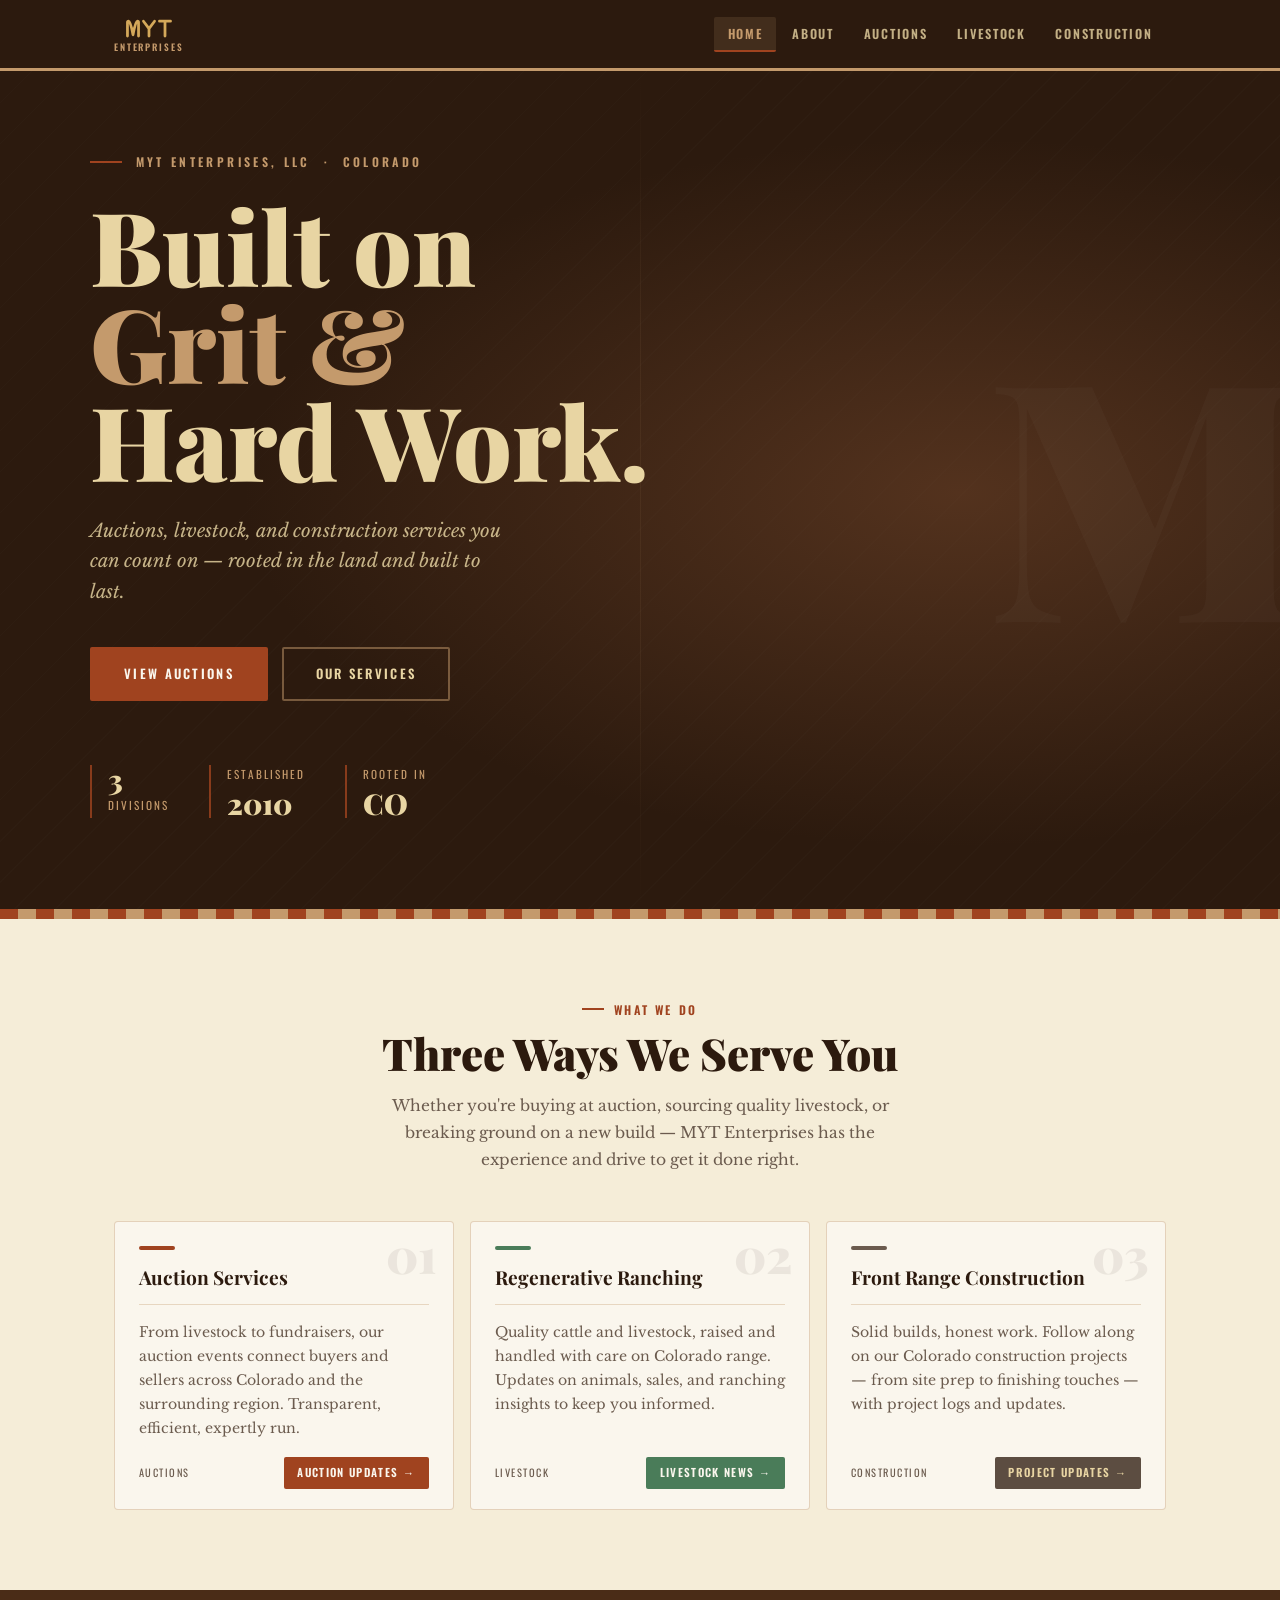
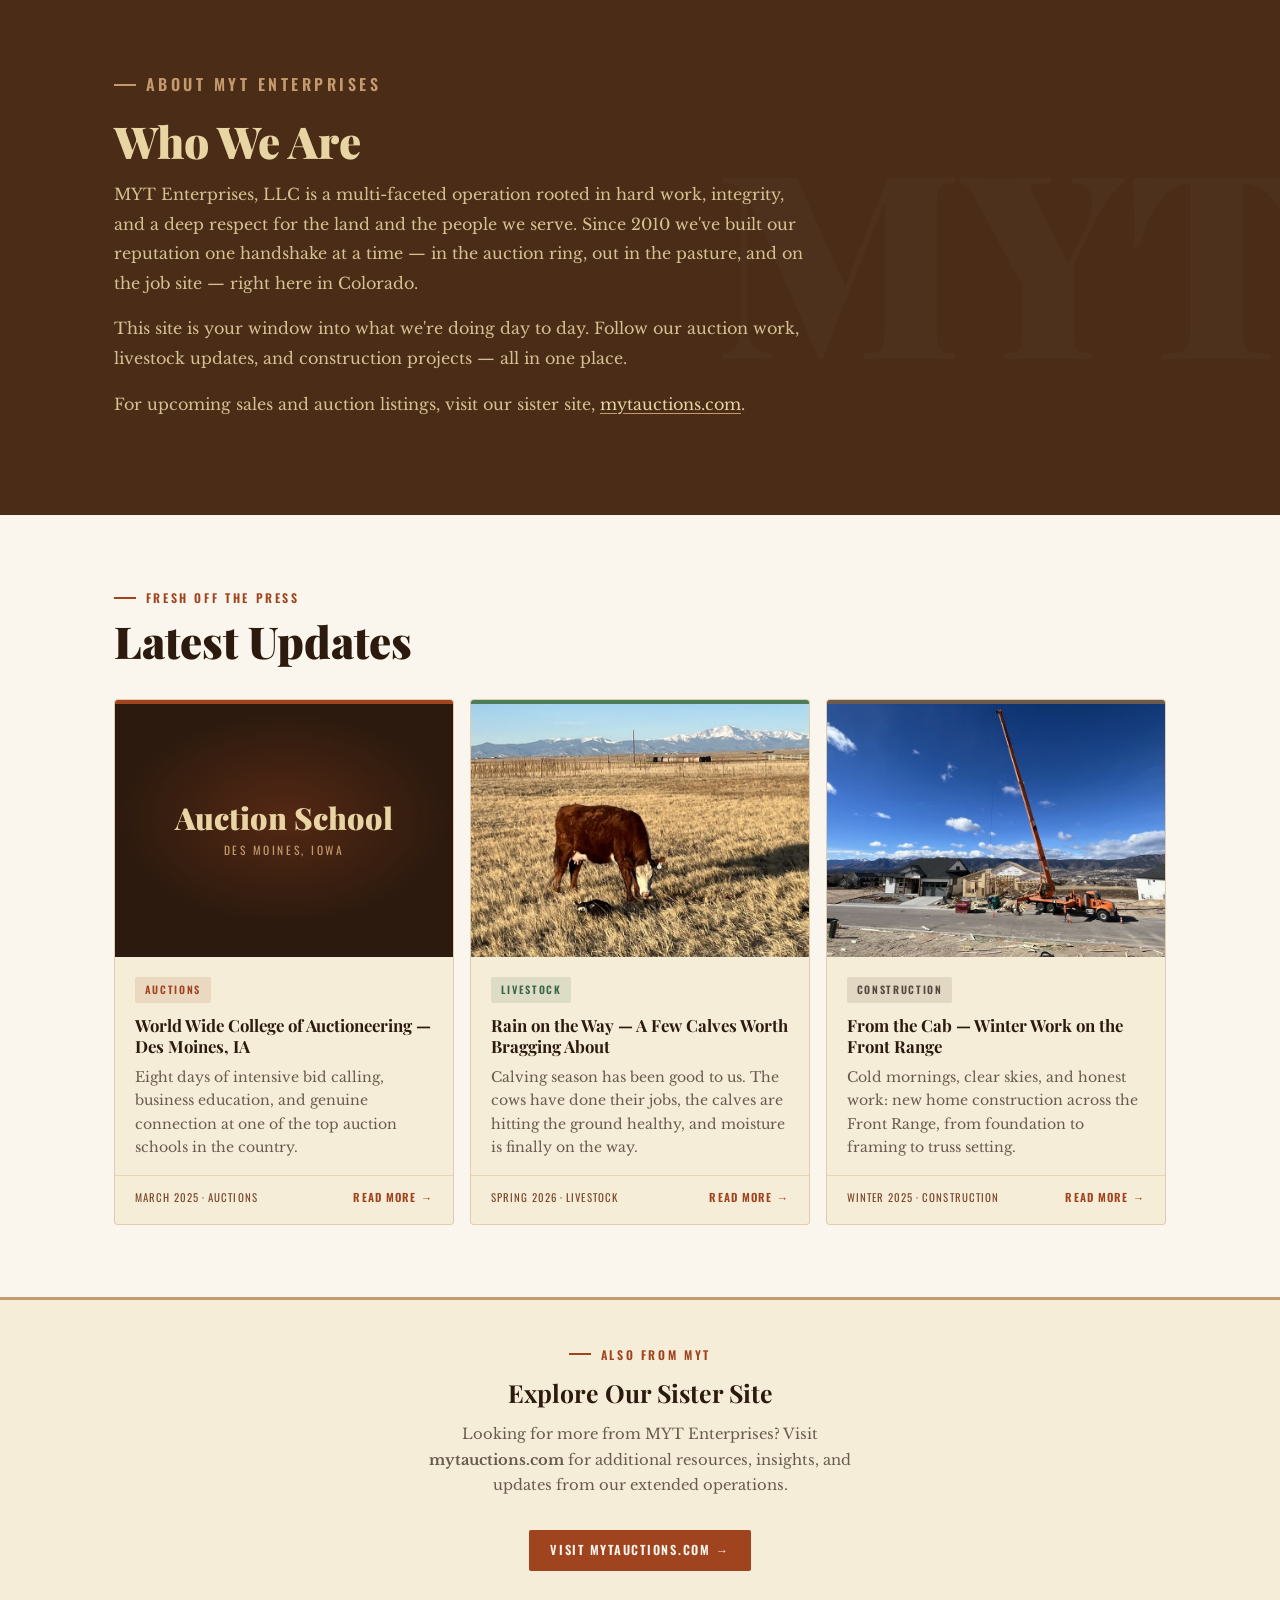
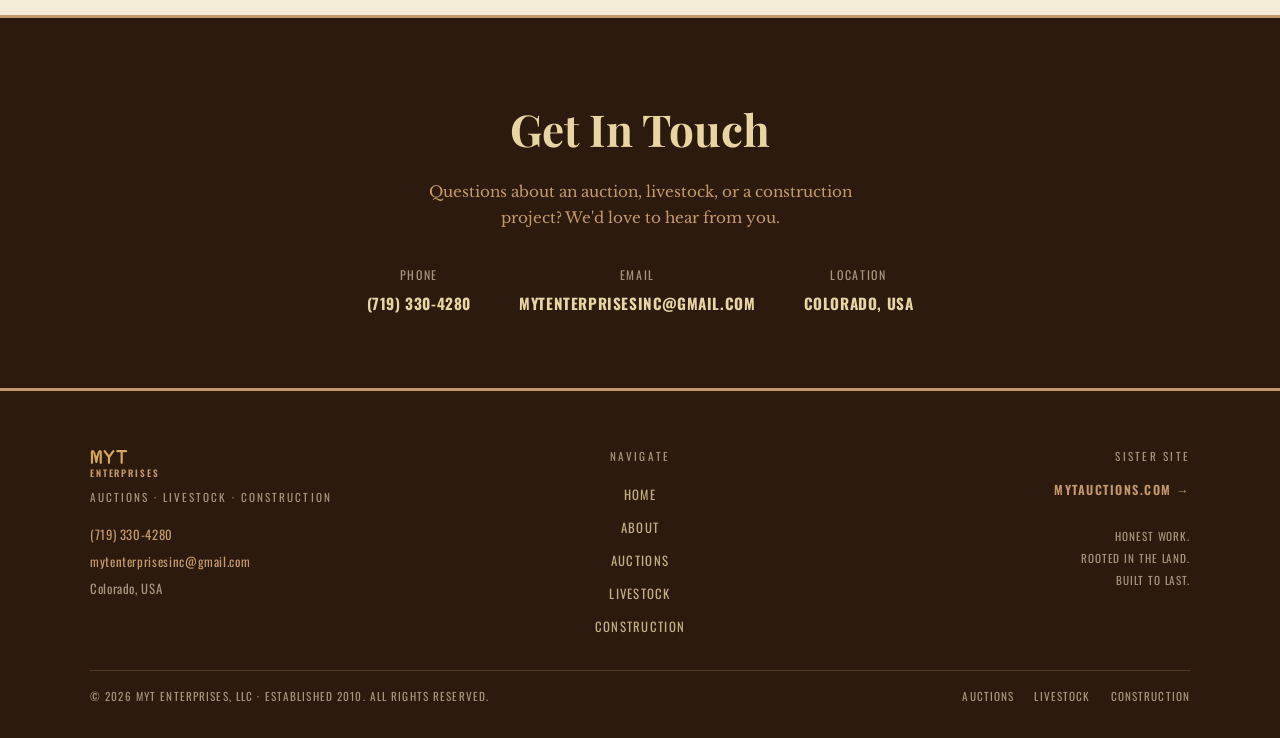
==== commit 8057ef99: "Refresh homepage: domain, contrast, real updates, link preview - Point canonical, og:url and structu" ====
--- a/index.html
+++ b/index.html
@@ -7,13 +7,22 @@
 
   <meta name="description" content="MYT Enterprises, LLC offers auction services, livestock sales, and construction in central Colorado. Honest work, rooted in the land." />
   <meta name="robots" content="index, follow" />
-  <link rel="canonical" href="https://www.mytauctions.com/" />
+  <link rel="canonical" href="https://mytenterprisesinc.com/" />
+  <link rel="icon" href="favicon.svg" type="image/svg+xml" />
+  <link rel="apple-touch-icon" href="apple-touch-icon.png" />
+  <meta name="theme-color" content="#2C1A0E" />
+
   <meta property="og:type"        content="website" />
-  <meta property="og:url"         content="https://www.mytauctions.com/" />
+  <meta property="og:url"         content="https://mytenterprisesinc.com/" />
   <meta property="og:title"       content="MYT Enterprises, LLC — Auctions · Livestock · Construction" />
   <meta property="og:description" content="MYT Enterprises, LLC offers auction services, livestock sales, and construction in central Colorado. Honest work, rooted in the land." />
   <meta property="og:site_name"   content="MYT Enterprises, LLC" />
   <meta property="og:locale"      content="en_US" />
+  <meta property="og:image"        content="https://mytenterprisesinc.com/og-image.png" />
+  <meta property="og:image:width"  content="1200" />
+  <meta property="og:image:height" content="630" />
+  <meta property="og:image:alt"    content="MYT Enterprises, LLC — Auctions · Livestock · Construction" />
+  <meta name="twitter:card" content="summary_large_image" />
 
   <script type="application/ld+json">
   {
@@ -21,20 +30,25 @@
     "@graph": [
       {
         "@type": ["LocalBusiness", "GeneralContractor"],
-        "@id": "https://www.mytauctions.com/#business",
+        "@id": "https://mytenterprisesinc.com/#business",
         "name": "MYT Enterprises, LLC",
-        "url": "https://www.mytauctions.com/",
+        "url": "https://mytenterprisesinc.com/",
+        "logo": "https://mytenterprisesinc.com/og-image.png",
+        "image": "https://mytenterprisesinc.com/og-image.png",
         "description": "MYT Enterprises, LLC is a multi-faceted agricultural and construction operation based in Colorado, offering auction services, livestock sales, and construction projects.",
+        "foundingDate": "2010",
         "telephone": "+17193304280",
+        "email": "mytenterprisesinc@gmail.com",
         "address": { "@type": "PostalAddress", "addressRegion": "CO", "addressCountry": "US" },
-        "areaServed": { "@type": "State", "name": "Colorado" }
+        "areaServed": { "@type": "State", "name": "Colorado" },
+        "sameAs": ["https://www.mytauctions.com/"]
       },
       {
         "@type": "WebSite",
-        "@id": "https://www.mytauctions.com/#website",
-        "url": "https://www.mytauctions.com/",
+        "@id": "https://mytenterprisesinc.com/#website",
+        "url": "https://mytenterprisesinc.com/",
         "name": "MYT Enterprises, LLC",
-        "publisher": { "@id": "https://www.mytauctions.com/#business" }
+        "publisher": { "@id": "https://mytenterprisesinc.com/#business" }
       }
     ]
   }
@@ -42,7 +56,7 @@
 
   <link rel="preconnect" href="https://fonts.googleapis.com">
   <link rel="preconnect" href="https://fonts.gstatic.com" crossorigin>
-  <link href="https://fonts.googleapis.com/css2?family=Playfair+Display:wght@400;700;900&family=Libre+Baskerville:ital,wght@0,400;0,700;1,400&family=Oswald:wght@300;400;600&display=swap" rel="stylesheet">
+  <link href="https://fonts.googleapis.com/css2?family=Playfair+Display:wght@700;900&family=Libre+Baskerville:ital,wght@0,400;0,700;1,400&family=Oswald:wght@400;600&display=swap" rel="stylesheet">
 
   <style>
     /* ── Variables ── */
@@ -55,10 +69,13 @@
       --parchment: #F5EDD8;
       --cream:     #FAF6ED;
       --rust:      #A0431F;
-      --iron:      #6B5B4E;
+      --iron:      #6B5B4E;   /* muted text on light backgrounds */
+      --dust:      #A8957F;   /* muted text on dark backgrounds (5.8:1 on soil) */
+      --green:     #4a7c59;
+      --logo:      #d4a85a;
       --font-display: 'Playfair Display', Georgia, serif;
       --font-body:    'Libre Baskerville', Georgia, serif;
-      --font-label:   'Oswald', sans-serif;
+      --font-label:   'Oswald', 'Arial Narrow', sans-serif;
     }
     *, *::before, *::after { box-sizing: border-box; margin: 0; padding: 0; }
     html { scroll-behavior: smooth; }
@@ -66,6 +83,28 @@
     img  { max-width: 100%; display: block; }
     a    { color: var(--rust); text-decoration: none; }
     a:hover { text-decoration: underline; }
+    a:focus-visible, button:focus-visible { outline: 2px solid var(--tan); outline-offset: 3px; }
+
+    /* ── LOGO ── */
+    .logo-mark {
+      display: flex;
+      flex-direction: column;
+      align-items: center;
+      gap: 3px;
+      text-decoration: none;
+      flex-shrink: 0;
+    }
+    .logo-mark:hover { text-decoration: none; }
+    .logo-mark svg path { stroke: var(--logo); }
+    .logo-sub {
+      font-family: var(--font-label);
+      font-size: 0.58rem;
+      font-weight: 600;
+      letter-spacing: 0.2em;
+      text-transform: uppercase;
+      color: var(--tan);
+      line-height: 1;
+    }
 
     /* ── NAV ── */
     .site-nav {
@@ -84,22 +123,6 @@
       justify-content: space-between;
       height: 68px;
     }
-    .nav-logo {
-      display: flex;
-      align-items: center;
-      gap: 0.55rem;
-      text-decoration: none;
-      flex-shrink: 0;
-    }
-    .nav-logo-text {
-      font-family: var(--font-display);
-      font-size: 1.35rem;
-      font-weight: 900;
-      color: var(--straw);
-      letter-spacing: -0.01em;
-      line-height: 1;
-    }
-    .nav-logo-text span { color: var(--tan); }
     .nav-links {
       list-style: none;
       display: flex;
@@ -112,7 +135,7 @@
       font-weight: 600;
       letter-spacing: 0.14em;
       text-transform: uppercase;
-      color: rgba(232,213,163,0.75);
+      color: rgba(232,213,163,0.8);
       padding: 0.45rem 0.85rem;
       border-radius: 2px;
       transition: background 0.18s, color 0.18s;
@@ -198,8 +221,6 @@
       overflow: hidden;
       padding: 5rem 1.5rem 6rem;
     }
-
-    /* Bottom stripe accent */
     .hero::after {
       content: '';
       position: absolute;
@@ -209,8 +230,6 @@
       height: 5px;
       background: repeating-linear-gradient(90deg, var(--rust) 0, var(--rust) 18px, var(--tan) 18px, var(--tan) 36px);
     }
-
-    /* Large decorative letter */
     .hero-bg-letter {
       position: absolute;
       right: -0.08em;
@@ -224,8 +243,6 @@
       pointer-events: none;
       user-select: none;
     }
-
-    /* Vertical rule accent */
     .hero-rule {
       position: absolute;
       left: 50%;
@@ -235,7 +252,6 @@
       background: linear-gradient(to bottom, transparent, rgba(196,154,108,0.08) 30%, rgba(196,154,108,0.08) 70%, transparent);
       pointer-events: none;
     }
-
     .hero-content {
       max-width: 1100px;
       margin: 0 auto;
@@ -243,7 +259,6 @@
       position: relative;
       z-index: 1;
     }
-
     .hero-eyebrow {
       font-family: var(--font-label);
       font-size: 0.75rem;
@@ -265,7 +280,6 @@
       background: var(--rust);
       flex-shrink: 0;
     }
-
     .hero h1 {
       font-family: var(--font-display);
       font-size: clamp(3.2rem, 8vw, 7rem);
@@ -279,25 +293,22 @@
       font-style: normal;
       color: var(--tan);
     }
-
     .hero-tagline {
       font-family: var(--font-body);
       font-style: italic;
       font-size: clamp(1rem, 1.8vw, 1.15rem);
-      color: rgba(232,213,163,0.7);
+      color: rgba(232,213,163,0.82);
       margin: 1.75rem 0 2.5rem;
       max-width: 420px;
       line-height: 1.65;
       animation: fadeUp 0.65s 0.16s ease both;
     }
-
     .hero-cta-row {
       display: flex;
       gap: 0.85rem;
       flex-wrap: wrap;
       animation: fadeUp 0.65s 0.24s ease both;
     }
-
     .btn-hero {
       font-family: var(--font-label);
       font-size: 0.8rem;
@@ -321,7 +332,7 @@
     }
     .btn-hero-ghost {
       background: transparent;
-      border: 2px solid rgba(196,154,108,0.4);
+      border: 2px solid rgba(196,154,108,0.5);
       color: var(--straw);
     }
     .btn-hero-ghost:hover {
@@ -329,8 +340,6 @@
       background: rgba(196,154,108,0.08);
       transform: translateY(-1px);
     }
-
-    /* Stats row inside hero */
     .hero-stats {
       display: flex;
       gap: 2.5rem;
@@ -339,7 +348,7 @@
       animation: fadeUp 0.65s 0.32s ease both;
     }
     .hero-stat {
-      border-left: 2px solid rgba(160,67,31,0.6);
+      border-left: 2px solid rgba(160,67,31,0.8);
       padding-left: 1rem;
     }
     .hero-stat-num {
@@ -351,21 +360,15 @@
     }
     .hero-stat-label {
       font-family: var(--font-label);
-      font-size: 0.68rem;
+      font-size: 0.7rem;
       letter-spacing: 0.18em;
       text-transform: uppercase;
       color: var(--tan);
       margin-top: 0.2rem;
-      opacity: 0.8;
-    }
-
+    }
+    .hero-stat--label-first .hero-stat-label { margin: 0 0 0.3rem; }
     @media (max-width: 600px) {
-      .hero {
-        min-height: 85vh;
-        padding: 4rem 1.25rem 5rem;
-        align-items: flex-start;
-        padding-top: 3.5rem;
-      }
+      .hero { min-height: 85vh; padding: 3.5rem 1.25rem 5rem; align-items: flex-start; }
       .hero h1 { font-size: clamp(2.8rem, 14vw, 4.5rem); }
       .hero-bg-letter { display: none; }
       .hero-stats { gap: 1.5rem; margin-top: 3rem; }
@@ -379,8 +382,10 @@
 
     /* ── LAYOUT ── */
     .container { max-width: 1100px; margin: 0 auto; padding: 0 1.5rem; }
-    .grid-3 { display: grid; grid-template-columns: repeat(auto-fit, minmax(280px, 1fr)); gap: 1.5rem; }
     section { padding: 4.5rem 0; }
+    .section-head-center { text-align: center; margin-bottom: 3rem; }
+    .section-head-center .section-label { justify-content: center; }
+    .section-head-center .section-sub { margin: 0 auto; }
     .section-label {
       font-family: var(--font-label);
       font-size: 0.75rem;
@@ -389,6 +394,17 @@
       text-transform: uppercase;
       color: var(--rust);
       margin-bottom: 0.5rem;
+      display: flex;
+      align-items: center;
+      gap: 0.6rem;
+    }
+    .section-label::before {
+      content: '';
+      display: inline-block;
+      width: 22px;
+      height: 2px;
+      background: var(--rust);
+      flex-shrink: 0;
     }
     .section-title {
       font-family: var(--font-display);
@@ -405,51 +421,111 @@
       line-height: 1.75;
     }
 
+    /* color helpers for accent bars */
+    .bg-rust  { background: var(--rust); }
+    .bg-green { background: var(--green); }
+    .bg-iron  { background: var(--iron); }
+
     /* ── PILLAR CARDS ── */
     .pillars { background: var(--parchment); padding: 5rem 0; }
-    .pillar-card {
+    .pillars-grid {
+      display: grid;
+      grid-template-columns: repeat(3, 1fr);
+      gap: 1rem;
+    }
+    @media (max-width: 720px) { .pillars-grid { grid-template-columns: 1fr; } }
+
+    .pillar {
       background: var(--cream);
-      border: 1px solid rgba(196,154,108,0.35);
-      border-top: 4px solid var(--rust);
-      border-radius: 3px;
-      padding: 2.25rem 1.75rem;
-      text-align: center;
+      border: 1px solid rgba(196,154,108,0.4);
+      border-radius: 4px;
+      overflow: hidden;
+      display: flex;
+      flex-direction: column;
       transition: transform 0.22s, box-shadow 0.22s;
+    }
+    .pillar:hover { transform: translateY(-4px); box-shadow: 0 12px 32px rgba(44,26,14,0.15); }
+    .pillar-header {
+      padding: 1.5rem 1.5rem 1rem;
       position: relative;
-      overflow: hidden;
-    }
-    .pillar-card::before {
-      content: attr(data-icon);
+    }
+    .pillar-header::after {
+      content: '';
       position: absolute;
-      bottom: -0.2em;
-      right: 0.05em;
-      font-size: 5.5rem;
-      opacity: 0.055;
+      bottom: 0;
+      left: 1.5rem;
+      right: 1.5rem;
+      height: 1px;
+      background: rgba(196,154,108,0.35);
+    }
+    .pillar-accent {
+      width: 36px;
+      height: 4px;
+      border-radius: 2px;
+      margin-bottom: 1rem;
+    }
+    .pillar-num {
+      font-family: var(--font-display);
+      font-size: 3rem;
+      font-weight: 900;
       line-height: 1;
+      opacity: 0.07;
+      position: absolute;
+      top: 0.5rem;
+      right: 1rem;
+      color: var(--soil);
       pointer-events: none;
-    }
-    .pillar-card:hover { transform: translateY(-5px); box-shadow: 0 14px 36px rgba(44,26,14,0.13); }
-    .pillar-icon {
-      font-size: 2.25rem;
-      margin-bottom: 1rem;
-      display: flex;
-      justify-content: center;
-      align-items: center;
-      min-height: 60px;
-    }
-    .pillar-card h3 {
+      user-select: none;
+    }
+    .pillar h3 {
       font-family: var(--font-display);
-      font-size: 1.4rem;
+      font-size: 1.2rem;
       font-weight: 700;
       color: var(--soil);
-      margin-bottom: 0.65rem;
-    }
-    .pillar-card p {
-      font-size: 0.9rem;
+      line-height: 1.2;
+      position: relative;
+      z-index: 1;
+    }
+    .pillar-body {
+      padding: 1rem 1.5rem 0;
+      flex: 1;
+    }
+    .pillar-body p {
+      font-size: 0.88rem;
       color: var(--iron);
       line-height: 1.7;
-      margin-bottom: 1.25rem;
-    }
+    }
+    .pillar-footer {
+      padding: 1rem 1.5rem 1.25rem;
+      display: flex;
+      align-items: center;
+      justify-content: space-between;
+    }
+    .pillar-tag {
+      font-family: var(--font-label);
+      font-size: 0.65rem;
+      letter-spacing: 0.14em;
+      text-transform: uppercase;
+      color: var(--iron);
+    }
+    .pillar-cta {
+      font-family: var(--font-label);
+      font-size: 0.7rem;
+      font-weight: 600;
+      letter-spacing: 0.12em;
+      text-transform: uppercase;
+      display: inline-flex;
+      align-items: center;
+      gap: 0.4rem;
+      padding: 0.4rem 0.85rem;
+      border-radius: 2px;
+      text-decoration: none;
+      transition: background 0.18s;
+    }
+    .cta-rust { background: var(--rust); color: var(--cream); }
+    .cta-green { background: var(--green); color: var(--cream); }
+    .cta-iron { background: #5c4d41; color: var(--straw); }
+    .cta-rust:hover, .cta-green:hover, .cta-iron:hover { background: var(--soil); text-decoration: none; }
 
     /* ── ABOUT BAND ── */
     .about-band {
@@ -471,80 +547,130 @@
       pointer-events: none;
       line-height: 1;
     }
-    .about-inner { max-width: 700px; }
+    .about-inner { max-width: 700px; position: relative; }
     .about-band .section-label { color: var(--tan); }
+    .about-band .section-label::before { background: var(--tan); }
     .about-band .section-title { color: var(--straw); }
     .about-band p {
-      color: rgba(232,213,163,0.8);
+      color: rgba(232,213,163,0.88);
       line-height: 1.85;
       margin-bottom: 1rem;
       font-size: 1rem;
     }
-    .about-band a { color: var(--tan); }
-    .about-band a:hover { color: var(--straw); }
-    .stats-row {
-      display: flex;
-      gap: 2.25rem;
-      margin-top: 2.5rem;
-      flex-wrap: wrap;
-    }
-    .stat {
-      border-left: 3px solid var(--rust);
-      padding-left: 0.9rem;
-    }
-    .stat-num {
+    .about-band a { color: var(--straw); text-decoration: underline; text-decoration-color: var(--tan); text-underline-offset: 3px; }
+    .about-band a:hover { color: var(--tan); }
+
+    /* ── UPDATES CARDS ── */
+    .updates-head { margin-bottom: 2rem; }
+    .updates-grid {
+      display: grid;
+      grid-template-columns: repeat(auto-fit, minmax(280px, 1fr));
+      gap: 1rem;
+    }
+    .update-card {
+      background: var(--parchment);
+      border: 1px solid rgba(196,154,108,0.4);
+      border-radius: 4px;
+      overflow: hidden;
+      display: flex;
+      flex-direction: column;
+      transition: transform 0.2s, box-shadow 0.2s;
+    }
+    .update-card:hover { transform: translateY(-3px); box-shadow: 0 8px 24px rgba(44,26,14,0.13); }
+    .update-card-color-bar { height: 4px; width: 100%; }
+    .update-card-photo {
+      width: 100%;
+      height: auto;
+      aspect-ratio: 4 / 3;
+      object-fit: cover;
+      background: var(--bark);
+    }
+    .update-card-photo--text {
+      display: flex;
+      flex-direction: column;
+      align-items: center;
+      justify-content: center;
+      gap: 0.35rem;
+      background:
+        radial-gradient(ellipse 70% 60% at 50% 45%, rgba(160,67,31,0.35) 0%, transparent 70%),
+        var(--soil);
+      text-align: center;
+      padding: 1rem;
+    }
+    .ucp-big {
       font-family: var(--font-display);
-      font-size: 2rem;
       font-weight: 900;
+      font-size: 1.9rem;
+      line-height: 1.1;
       color: var(--straw);
-      line-height: 1;
-    }
-    .stat-label {
-      font-family: var(--font-label);
-      font-size: 0.7rem;
+    }
+    .ucp-small {
+      font-family: var(--font-label);
+      font-size: 0.72rem;
+      letter-spacing: 0.22em;
+      text-transform: uppercase;
+      color: var(--tan);
+    }
+    .update-card-inner {
+      padding: 1.25rem 1.25rem 1rem;
+      flex: 1;
+      display: flex;
+      flex-direction: column;
+    }
+    .update-badge {
+      display: inline-flex;
+      align-items: center;
+      font-family: var(--font-label);
+      font-size: 0.65rem;
+      font-weight: 600;
       letter-spacing: 0.16em;
       text-transform: uppercase;
-      color: var(--tan);
-      margin-top: 0.2rem;
-    }
-
-    /* ── CARDS ── */
-    .card {
-      background: var(--parchment);
-      border: 1px solid rgba(196,154,108,0.45);
-      border-top: 4px solid var(--rust);
-      border-radius: 3px;
-      padding: 1.75rem;
-      transition: transform 0.2s, box-shadow 0.2s;
-    }
-    .card:hover { transform: translateY(-3px); box-shadow: 0 8px 24px rgba(44,26,14,0.13); }
-    .card-tag {
+      padding: 0.22rem 0.6rem;
+      border-radius: 2px;
+      margin-bottom: 0.75rem;
+      align-self: flex-start;
+    }
+    .badge-rust { background: rgba(160,67,31,0.12); color: var(--rust); }
+    .badge-green { background: rgba(74,124,89,0.14); color: #3b6448; }
+    .badge-iron { background: rgba(107,91,78,0.15); color: #54473d; }
+    .update-card h3 {
+      font-family: var(--font-display);
+      font-size: 1.05rem;
+      font-weight: 700;
+      color: var(--soil);
+      line-height: 1.3;
+      margin-bottom: 0.5rem;
+    }
+    .update-card p {
+      font-size: 0.88rem;
+      color: var(--iron);
+      line-height: 1.65;
+      flex: 1;
+    }
+    .update-card-footer {
+      padding: 0.75rem 1.25rem 1rem;
+      border-top: 1px solid rgba(196,154,108,0.3);
+      display: flex;
+      align-items: center;
+      justify-content: space-between;
+    }
+    .update-meta {
+      font-family: var(--font-label);
+      font-size: 0.68rem;
+      letter-spacing: 0.1em;
+      text-transform: uppercase;
+      color: var(--saddle);
+    }
+    .update-link {
       font-family: var(--font-label);
       font-size: 0.7rem;
       font-weight: 600;
-      letter-spacing: 0.16em;
+      letter-spacing: 0.1em;
       text-transform: uppercase;
       color: var(--rust);
-      margin-bottom: 0.5rem;
-    }
-    .card h3 {
-      font-family: var(--font-display);
-      font-size: 1.2rem;
-      font-weight: 700;
-      color: var(--soil);
-      margin-bottom: 0.5rem;
-      line-height: 1.3;
-    }
-    .card p { font-size: 0.88rem; color: var(--iron); line-height: 1.65; }
-    .card-meta {
-      font-family: var(--font-label);
-      font-size: 0.72rem;
-      letter-spacing: 0.08em;
-      color: var(--saddle);
-      margin-top: 1rem;
-      padding-top: 0.75rem;
-      border-top: 1px solid rgba(196,154,108,0.4);
-    }
+      text-decoration: none;
+    }
+    .update-link:hover { color: var(--soil); text-decoration: none; }
 
     /* ── BUTTONS ── */
     .btn {
@@ -563,12 +689,6 @@
       text-decoration: none;
     }
     .btn:hover { background: var(--soil); transform: translateY(-1px); text-decoration: none; }
-    .btn-outline {
-      background: transparent;
-      color: var(--rust);
-      border: 1.5px solid var(--rust);
-    }
-    .btn-outline:hover { background: var(--rust); color: var(--cream); }
 
     /* ── SISTER BAND ── */
     .sister-band {
@@ -578,7 +698,7 @@
       padding: 2.75rem 1.5rem;
       text-align: center;
     }
-    .sister-band .section-label { margin-bottom: 0.4rem; }
+    .sister-band .section-label { margin-bottom: 0.4rem; justify-content: center; }
     .sister-band h2 {
       font-family: var(--font-display);
       font-size: 1.55rem;
@@ -607,12 +727,10 @@
       margin-bottom: 0.75rem;
     }
     .contact-band > p {
-      color: rgba(196,154,108,0.85);
+      color: var(--tan);
       font-size: 0.95rem;
-      margin-bottom: 2rem;
+      margin: 0 auto 2rem;
       max-width: 460px;
-      margin-left: auto;
-      margin-right: auto;
     }
     .contact-details {
       display: flex;
@@ -625,13 +743,15 @@
       font-size: 0.75rem;
       letter-spacing: 0.14em;
       text-transform: uppercase;
-      color: var(--iron);
+      color: var(--dust);
     }
     .contact-item strong {
       display: block;
       margin-top: 0.3rem;
       font-size: 0.95rem;
       letter-spacing: 0.04em;
+      color: var(--straw);
+      overflow-wrap: anywhere;
     }
     .contact-item a { color: var(--straw); text-decoration: none; transition: color 0.18s; }
     .contact-item a:hover { color: var(--tan); }
@@ -650,25 +770,13 @@
       gap: 2.5rem;
       align-items: start;
     }
-    .footer-brand-logo {
-      display: flex;
-      align-items: center;
-      gap: 0.5rem;
-      margin-bottom: 0.6rem;
-      text-decoration: none;
-    }
-    .footer-brand-name {
-      font-family: var(--font-display);
-      font-size: 1.2rem;
-      font-weight: 900;
-      color: var(--straw);
-    }
+    .footer-brand .logo-mark { align-items: flex-start; margin-bottom: 0.6rem; }
     .footer-tagline {
       font-family: var(--font-label);
       font-size: 0.7rem;
       letter-spacing: 0.18em;
       text-transform: uppercase;
-      color: var(--iron);
+      color: var(--dust);
       margin-bottom: 1rem;
     }
     .footer-contact-item {
@@ -682,39 +790,31 @@
       transition: color 0.18s;
     }
     .footer-contact-item:hover { color: var(--straw); }
-    .footer-contact-static { color: var(--iron); cursor: default; }
-
+    .footer-contact-static { color: var(--dust); cursor: default; }
     .footer-nav { text-align: center; }
-    .footer-nav-label {
-      font-family: var(--font-label);
-      font-size: 0.68rem;
+    .footer-nav-label,
+    .footer-sister-label {
+      font-family: var(--font-label);
+      font-size: 0.7rem;
       letter-spacing: 0.2em;
       text-transform: uppercase;
-      color: var(--iron);
+      color: var(--dust);
       margin-bottom: 0.85rem;
     }
+    .footer-sister-label { margin-bottom: 0.5rem; }
     .footer-nav ul { list-style: none; display: flex; flex-direction: column; gap: 0.2rem; align-items: center; }
     .footer-nav a {
       font-family: var(--font-label);
       font-size: 0.8rem;
       letter-spacing: 0.1em;
       text-transform: uppercase;
-      color: rgba(232,213,163,0.6);
+      color: rgba(232,213,163,0.8);
       text-decoration: none;
       transition: color 0.18s;
       padding: 0.15rem 0;
     }
     .footer-nav a:hover { color: var(--tan); }
-
     .footer-right { text-align: right; }
-    .footer-sister-label {
-      font-family: var(--font-label);
-      font-size: 0.68rem;
-      letter-spacing: 0.2em;
-      text-transform: uppercase;
-      color: var(--iron);
-      margin-bottom: 0.5rem;
-    }
     .footer-sister-link {
       display: inline-block;
       font-family: var(--font-label);
@@ -733,15 +833,14 @@
       font-size: 0.7rem;
       letter-spacing: 0.08em;
       text-transform: uppercase;
-      color: var(--iron);
+      color: var(--dust);
       line-height: 2;
     }
-
     .footer-divider {
       max-width: 1100px;
       margin: 1.75rem auto 0;
       border: none;
-      border-top: 1px solid rgba(196,154,108,0.18);
+      border-top: 1px solid rgba(196,154,108,0.25);
     }
     .footer-bottom {
       max-width: 1100px;
@@ -752,38 +851,34 @@
       flex-wrap: wrap;
       gap: 0.5rem;
     }
-    .footer-bottom p {
+    .footer-bottom p,
+    .footer-bottom-divs span {
       font-family: var(--font-label);
       font-size: 0.7rem;
       letter-spacing: 0.1em;
       text-transform: uppercase;
-      color: var(--iron);
-    }
-    .footer-bottom-divs {
-      display: flex;
-      gap: 1.25rem;
-    }
-    .footer-bottom-divs span {
-      font-family: var(--font-label);
-      font-size: 0.68rem;
-      letter-spacing: 0.12em;
-      text-transform: uppercase;
-      color: rgba(107,91,78,0.55);
-    }
+      color: var(--dust);
+    }
+    .footer-bottom-divs { display: flex; gap: 1.25rem; }
 
     @media (max-width: 720px) {
       .footer-inner { grid-template-columns: 1fr; text-align: center; }
-      .footer-brand-logo { justify-content: center; }
+      .footer-brand .logo-mark { align-items: center; }
       .footer-right { text-align: center; }
       .footer-bottom { justify-content: center; text-align: center; }
       .footer-bottom-divs { justify-content: center; }
-      .footer-contact-item { text-align: center; }
     }
 
     @keyframes fadeUp {
       from { opacity: 0; transform: translateY(20px); }
       to   { opacity: 1; transform: translateY(0); }
     }
+
+    @media (prefers-reduced-motion: reduce) {
+      html { scroll-behavior: auto; }
+      *, *::before, *::after { animation: none !important; transition: none !important; }
+      .pillar:hover, .update-card:hover, .btn:hover, .btn-hero:hover { transform: none; }
+    }
   </style>
 </head>
 <body>
@@ -791,18 +886,18 @@
   <!-- ── NAV ── -->
   <nav class="site-nav" aria-label="Main navigation">
     <div class="nav-inner">
-      <a class="nav-logo" href="index.html" aria-label="MYT Enterprises home" style="flex-direction:column;gap:3px;">
+      <a class="logo-mark" href="index.html" aria-label="MYT Enterprises home">
         <svg width="48" height="24" viewBox="0 0 78 38" fill="none" xmlns="http://www.w3.org/2000/svg" aria-hidden="true">
-          <path d="M4 32 L4 10 Q4 8 6 8 Q9 8 13 30 Q17 8 20 8 Q22 8 22 10 L22 32" stroke="#d4a85a" stroke-width="4.5" stroke-linecap="round" stroke-linejoin="round" fill="none"/>
-          <path d="M30 8 L39 20 L48 8 M39 20 L39 32" stroke="#d4a85a" stroke-width="4.5" stroke-linecap="round" stroke-linejoin="round" fill="none"/>
-          <path d="M56 8 L74 8 M65 8 L65 32" stroke="#d4a85a" stroke-width="4.5" stroke-linecap="round" stroke-linejoin="round" fill="none"/>
+          <path d="M4 32 L4 10 Q4 8 6 8 Q9 8 13 30 Q17 8 20 8 Q22 8 22 10 L22 32" stroke-width="4.5" stroke-linecap="round" stroke-linejoin="round" fill="none"/>
+          <path d="M30 8 L39 20 L48 8 M39 20 L39 32" stroke-width="4.5" stroke-linecap="round" stroke-linejoin="round" fill="none"/>
+          <path d="M56 8 L74 8 M65 8 L65 32" stroke-width="4.5" stroke-linecap="round" stroke-linejoin="round" fill="none"/>
         </svg>
-        <span style="font-family:var(--font-label);font-size:0.58rem;font-weight:600;letter-spacing:0.2em;text-transform:uppercase;color:var(--tan);line-height:1;">Enterprises</span>
+        <span class="logo-sub">Enterprises</span>
       </a>
       <button class="nav-toggle" id="navToggle" aria-label="Toggle menu" aria-expanded="false" aria-controls="navLinks">
         <span></span><span></span><span></span>
       </button>
-      <ul class="nav-links" id="navLinks" role="list">
+      <ul class="nav-links" id="navLinks">
         <li><a href="index.html" class="active" aria-current="page">Home</a></li>
         <li><a href="about.html">About</a></li>
         <li><a href="auctions.html">Auctions</a></li>
@@ -815,7 +910,7 @@
   <main>
 
     <!-- ── HERO ── -->
-    <section class="hero" aria-label="Hero">
+    <section class="hero" aria-label="Introduction">
       <div class="hero-bg-letter" aria-hidden="true">M</div>
       <div class="hero-rule" aria-hidden="true"></div>
       <div class="hero-content">
@@ -823,7 +918,7 @@
         <h1>Built on<br><em>Grit &amp;</em><br>Hard Work.</h1>
         <p class="hero-tagline">Auctions, livestock, and construction services you can count on — rooted in the land and built to last.</p>
         <div class="hero-cta-row">
-          <a href="https://www.mytauctions.com" class="btn-hero" target="_blank" rel="me">View Auctions</a>
+          <a href="https://www.mytauctions.com" class="btn-hero" target="_blank" rel="noopener">View Auctions</a>
           <a href="#services" class="btn-hero btn-hero-ghost">Our Services</a>
         </div>
         <div class="hero-stats">
@@ -831,13 +926,13 @@
             <div class="hero-stat-num">3</div>
             <div class="hero-stat-label">Divisions</div>
           </div>
-          <div class="hero-stat">
-            <div class="hero-stat-num">100%</div>
-            <div class="hero-stat-label">Hands-On</div>
+          <div class="hero-stat hero-stat--label-first">
+            <div class="hero-stat-label">Established</div>
+            <div class="hero-stat-num">2010</div>
           </div>
-          <div class="hero-stat">
+          <div class="hero-stat hero-stat--label-first">
+            <div class="hero-stat-label">Rooted in</div>
             <div class="hero-stat-num">CO</div>
-            <div class="hero-stat-label">Rooted Here</div>
           </div>
         </div>
       </div>
@@ -848,43 +943,58 @@
     <!-- ── SERVICES / PILLARS ── -->
     <section class="pillars" id="services" aria-labelledby="services-heading">
       <div class="container">
-        <div style="text-align:center; margin-bottom:3rem;">
+        <div class="section-head-center">
           <p class="section-label">What We Do</p>
           <h2 class="section-title" id="services-heading">Three Ways We Serve You</h2>
-          <p class="section-sub" style="margin:0 auto;">Whether you're buying at auction, sourcing quality livestock, or breaking ground on a new build — MYT Enterprises has the experience and drive to get it done right.</p>
+          <p class="section-sub">Whether you're buying at auction, sourcing quality livestock, or breaking ground on a new build — MYT Enterprises has the experience and drive to get it done right.</p>
         </div>
-        <div class="grid-3">
-          <article class="pillar-card" data-icon="🔨">
-            <span class="pillar-icon" aria-hidden="true">
-              <svg width="76" height="68" viewBox="0 0 140 120" fill="none" xmlns="http://www.w3.org/2000/svg">
-                <g transform="translate(18,8) rotate(-28,60,60)">
-                  <rect x="6"  y="51" width="72" height="18" rx="9"  fill="#A0561E"/>
-                  <ellipse cx="10" cy="60" rx="11" ry="9" fill="#7B3D10"/>
-                  <rect x="74" y="44" width="16" height="32" rx="4"  fill="#7B3D10"/>
-                  <rect x="76" y="51" width="16" height="5"  rx="2"  fill="#5A2A08"/>
-                  <rect x="76" y="60" width="16" height="5"  rx="2"  fill="#5A2A08"/>
-                  <rect x="86" y="30" width="26" height="60" rx="7"  fill="#9A5020"/>
-                  <rect x="86" y="30" width="26" height="14" rx="6"  fill="#C47C3A"/>
-                  <rect x="86" y="76" width="26" height="14" rx="6"  fill="#C47C3A"/>
-                </g>
-              </svg>
-            </span>
-            <h3>Colorado Auction Services</h3>
-            <p>From farm equipment to estate sales, our auction events connect buyers and sellers across Colorado and the surrounding region. Transparent, efficient, and expertly run.</p>
-            <a href="auctions.html" class="btn">Auction Updates →</a>
+        <div class="pillars-grid">
+
+          <article class="pillar">
+            <div class="pillar-header">
+              <div class="pillar-num" aria-hidden="true">01</div>
+              <div class="pillar-accent bg-rust"></div>
+              <h3>Auction Services</h3>
+            </div>
+            <div class="pillar-body">
+              <p>From livestock to fundraisers, our auction events connect buyers and sellers across Colorado and the surrounding region. Transparent, efficient, expertly run.</p>
+            </div>
+            <div class="pillar-footer">
+              <span class="pillar-tag">Auctions</span>
+              <a href="auctions.html" class="pillar-cta cta-rust">Auction Updates →</a>
+            </div>
           </article>
-          <article class="pillar-card" data-icon="🐄">
-            <span class="pillar-icon" aria-hidden="true">🐄</span>
-            <h3>Livestock Sales &amp; Ranching</h3>
-            <p>Quality cattle and livestock, raised and handled with care on Colorado range. We share updates on animals, sales, and ranching insights to keep you informed.</p>
-            <a href="livestock.html" class="btn">Livestock News →</a>
+
+          <article class="pillar">
+            <div class="pillar-header">
+              <div class="pillar-num" aria-hidden="true">02</div>
+              <div class="pillar-accent bg-green"></div>
+              <h3>Regenerative Ranching</h3>
+            </div>
+            <div class="pillar-body">
+              <p>Quality cattle and livestock, raised and handled with care on Colorado range. Updates on animals, sales, and ranching insights to keep you informed.</p>
+            </div>
+            <div class="pillar-footer">
+              <span class="pillar-tag">Livestock</span>
+              <a href="livestock.html" class="pillar-cta cta-green">Livestock News →</a>
+            </div>
           </article>
-          <article class="pillar-card" data-icon="🏗️">
-            <span class="pillar-icon" aria-hidden="true">🏗️</span>
-            <h3>Agricultural Construction</h3>
-            <p>Solid builds, honest work. Follow along on our Colorado construction projects — from site prep to finishing touches — with project logs and updates.</p>
-            <a href="construction.html" class="btn">Project Updates →</a>
+
+          <article class="pillar">
+            <div class="pillar-header">
+              <div class="pillar-num" aria-hidden="true">03</div>
+              <div class="pillar-accent bg-iron"></div>
+              <h3>Front Range Construction</h3>
+            </div>
+            <div class="pillar-body">
+              <p>Solid builds, honest work. Follow along on our Colorado construction projects — from site prep to finishing touches — with project logs and updates.</p>
+            </div>
+            <div class="pillar-footer">
+              <span class="pillar-tag">Construction</span>
+              <a href="construction.html" class="pillar-cta cta-iron">Project Updates →</a>
+            </div>
           </article>
+
         </div>
       </div>
     </section>
@@ -895,65 +1005,86 @@
         <div class="about-inner">
           <p class="section-label">About MYT Enterprises</p>
           <h2 class="section-title" id="about-heading">Who We Are</h2>
-          <p>MYT Enterprises, LLC is a multi-faceted operation rooted in hard work, integrity, and a deep respect for the land and the people we serve. We've built our reputation one handshake at a time — in the auction ring, out in the pasture, and on the job site — right here in Colorado.</p>
-          <p>This site is your window into what we're doing day to day. Browse auction listings, follow our livestock updates, and track our construction projects — all in one place.</p>
-          <p>Want to go deeper? Visit our sister site at <a href="https://www.mytauctions.com" rel="me" style="font-family:var(--font-label);font-size:0.78rem;font-weight:600;letter-spacing:0.12em;text-transform:uppercase;">mytauctions.com</a> for more.</p>
-          <div class="stats-row">
-            <div class="stat"><div class="stat-num">3</div><div class="stat-label">Divisions</div></div>
-            <div class="stat"><div class="stat-num">100%</div><div class="stat-label">Hands-On</div></div>
-            <div class="stat"><div class="stat-num">LLC</div><div class="stat-label">Established</div></div>
-          </div>
+          <p>MYT Enterprises, LLC is a multi-faceted operation rooted in hard work, integrity, and a deep respect for the land and the people we serve. Since 2010 we've built our reputation one handshake at a time — in the auction ring, out in the pasture, and on the job site — right here in Colorado.</p>
+          <p>This site is your window into what we're doing day to day. Follow our auction work, livestock updates, and construction projects — all in one place.</p>
+          <p>For upcoming sales and auction listings, visit our sister site, <a href="https://www.mytauctions.com" target="_blank" rel="noopener">mytauctions.com</a>.</p>
         </div>
       </div>
     </section>
 
     <!-- ── LATEST UPDATES ── -->
+    <!-- Newest post from each section page. When you add a post, update its card here. -->
     <section aria-labelledby="latest-heading">
       <div class="container">
         <p class="section-label">Fresh Off the Press</p>
-        <h2 class="section-title" id="latest-heading" style="margin-bottom:2rem;">Latest Updates</h2>
-        <div class="grid-3">
-          <article class="card">
-            <p class="card-tag">Auctions</p>
-            <h3>World Wide College of Auctioneering — Des Moines, IA</h3>
-            <p>Eight days of intensive bid calling, business education, and genuine connection at one of the top auction schools in the country.</p>
-            <div class="card-meta">March 2025 · Auctions Division</div>
-            <a href="auctions.html#auction-school-2025" class="btn btn-outline">Read More</a>
+        <h2 class="section-title updates-head" id="latest-heading">Latest Updates</h2>
+        <div class="updates-grid">
+
+          <article class="update-card">
+            <div class="update-card-color-bar bg-rust"></div>
+            <div class="update-card-photo update-card-photo--text" aria-hidden="true">
+              <span class="ucp-big">Auction School</span>
+              <span class="ucp-small">Des Moines, Iowa</span>
+            </div>
+            <div class="update-card-inner">
+              <span class="update-badge badge-rust">Auctions</span>
+              <h3>World Wide College of Auctioneering — Des Moines, IA</h3>
+              <p>Eight days of intensive bid calling, business education, and genuine connection at one of the top auction schools in the country.</p>
+            </div>
+            <div class="update-card-footer">
+              <span class="update-meta">March 2025 · Auctions</span>
+              <a href="auctions.html#auction-school-2025" class="update-link">Read More →</a>
+            </div>
           </article>
-          <article class="card">
-            <p class="card-tag">Livestock</p>
-            <h3>New Calves Hit the Ground</h3>
-            <p>Calving season is in full swing. Check the livestock blog for updates on numbers, weights, and availability.</p>
-            <div class="card-meta">Posted Recently · Livestock Division</div>
-            <a href="livestock.html" class="btn btn-outline">Read More</a>
+
+          <article class="update-card">
+            <div class="update-card-color-bar bg-green"></div>
+            <img class="update-card-photo" src="thumbs/calves-spring-2026.jpg" width="800" height="600" alt="Hereford cow with her newborn calf in a Colorado pasture, Pikes Peak behind" loading="lazy" />
+            <div class="update-card-inner">
+              <span class="update-badge badge-green">Livestock</span>
+              <h3>Rain on the Way — A Few Calves Worth Bragging About</h3>
+              <p>Calving season has been good to us. The cows have done their jobs, the calves are hitting the ground healthy, and moisture is finally on the way.</p>
+            </div>
+            <div class="update-card-footer">
+              <span class="update-meta">Spring 2026 · Livestock</span>
+              <a href="livestock.html#spring-update-2025" class="update-link">Read More →</a>
+            </div>
           </article>
-          <article class="card">
-            <p class="card-tag">Construction</p>
-            <h3>Pole Barn Project: Foundation Complete</h3>
-            <p>Site prep and foundation work is wrapped up on our latest pole barn build. Framing starts next week.</p>
-            <div class="card-meta">Posted Recently · Construction Division</div>
-            <a href="construction.html" class="btn btn-outline">Read More</a>
+
+          <article class="update-card">
+            <div class="update-card-color-bar bg-iron"></div>
+            <img class="update-card-photo" src="thumbs/trusses-winter-2025.jpg" width="800" height="600" alt="Crane truck setting roof trusses on a new home along the Front Range" loading="lazy" />
+            <div class="update-card-inner">
+              <span class="update-badge badge-iron">Construction</span>
+              <h3>From the Cab — Winter Work on the Front Range</h3>
+              <p>Cold mornings, clear skies, and honest work: new home construction across the Front Range, from foundation to framing to truss setting.</p>
+            </div>
+            <div class="update-card-footer">
+              <span class="update-meta">Winter 2025 · Construction</span>
+              <a href="construction.html#winter-work-2025" class="update-link">Read More →</a>
+            </div>
           </article>
+
         </div>
       </div>
     </section>
 
     <!-- ── SISTER SITE BAND ── -->
-    <div class="sister-band">
+    <section class="sister-band" aria-labelledby="sister-heading">
       <p class="section-label">Also From MYT</p>
-      <h2>Explore Our Sister Site</h2>
+      <h2 id="sister-heading">Explore Our Sister Site</h2>
       <p class="sub">Looking for more from MYT Enterprises? Visit <strong>mytauctions.com</strong> for additional resources, insights, and updates from our extended operations.</p>
-      <a href="https://www.mytauctions.com" class="btn" rel="me" target="_blank">Visit mytauctions.com →</a>
-    </div>
+      <a href="https://www.mytauctions.com" class="btn" target="_blank" rel="noopener">Visit mytauctions.com →</a>
+    </section>
 
     <!-- ── CONTACT BAND ── -->
-    <div class="contact-band">
-      <h2>Get In Touch</h2>
+    <section class="contact-band" id="contact" aria-labelledby="contact-heading">
+      <h2 id="contact-heading">Get In Touch</h2>
       <p>Questions about an auction, livestock, or a construction project? We'd love to hear from you.</p>
       <div class="contact-details">
         <div class="contact-item">
           Phone
-          <strong><a href="tel:7193304280">(719) 330-4280</a></strong>
+          <strong><a href="tel:+17193304280">(719) 330-4280</a></strong>
         </div>
         <div class="contact-item">
           Email
@@ -961,27 +1092,27 @@
         </div>
         <div class="contact-item">
           Location
-          <strong style="color:var(--straw);">Colorado, USA</strong>
+          <strong>Colorado, USA</strong>
         </div>
       </div>
-    </div>
+    </section>
 
   </main>
 
   <!-- ── FOOTER ── -->
-  <footer class="site-footer" aria-label="Site footer">
+  <footer class="site-footer">
     <div class="footer-inner">
       <div class="footer-brand">
-        <a class="footer-brand-logo" href="index.html" aria-label="MYT Enterprises home" style="flex-direction:column;align-items:center;gap:3px;">
+        <a class="logo-mark" href="index.html" aria-label="MYT Enterprises home">
           <svg width="38" height="19" viewBox="0 0 78 38" fill="none" xmlns="http://www.w3.org/2000/svg" aria-hidden="true">
-            <path d="M4 32 L4 10 Q4 8 6 8 Q9 8 13 30 Q17 8 20 8 Q22 8 22 10 L22 32" stroke="#d4a85a" stroke-width="4.5" stroke-linecap="round" stroke-linejoin="round" fill="none"/>
-            <path d="M30 8 L39 20 L48 8 M39 20 L39 32" stroke="#d4a85a" stroke-width="4.5" stroke-linecap="round" stroke-linejoin="round" fill="none"/>
-            <path d="M56 8 L74 8 M65 8 L65 32" stroke="#d4a85a" stroke-width="4.5" stroke-linecap="round" stroke-linejoin="round" fill="none"/>
+            <path d="M4 32 L4 10 Q4 8 6 8 Q9 8 13 30 Q17 8 20 8 Q22 8 22 10 L22 32" stroke-width="4.5" stroke-linecap="round" stroke-linejoin="round" fill="none"/>
+            <path d="M30 8 L39 20 L48 8 M39 20 L39 32" stroke-width="4.5" stroke-linecap="round" stroke-linejoin="round" fill="none"/>
+            <path d="M56 8 L74 8 M65 8 L65 32" stroke-width="4.5" stroke-linecap="round" stroke-linejoin="round" fill="none"/>
           </svg>
-          <span style="font-family:var(--font-label);font-size:0.58rem;font-weight:600;letter-spacing:0.2em;text-transform:uppercase;color:var(--tan);line-height:1;">Enterprises</span>
+          <span class="logo-sub">Enterprises</span>
         </a>
         <p class="footer-tagline">Auctions · Livestock · Construction</p>
-        <a class="footer-contact-item" href="tel:7193304280">(719) 330-4280</a>
+        <a class="footer-contact-item" href="tel:+17193304280">(719) 330-4280</a>
         <a class="footer-contact-item" href="mailto:mytenterprisesinc@gmail.com">mytenterprisesinc@gmail.com</a>
         <span class="footer-contact-item footer-contact-static">Colorado, USA</span>
       </div>
@@ -999,7 +1130,7 @@
 
       <div class="footer-right">
         <p class="footer-sister-label">Sister Site</p>
-        <a class="footer-sister-link" href="https://www.mytauctions.com" rel="me" target="_blank">mytauctions.com →</a>
+        <a class="footer-sister-link" href="https://www.mytauctions.com" target="_blank" rel="noopener">mytauctions.com →</a>
         <div class="footer-legal">
           <p>Honest work.</p>
           <p>Rooted in the land.</p>
@@ -1011,7 +1142,7 @@
     <hr class="footer-divider" />
 
     <div class="footer-bottom">
-      <p>© <span id="yr"></span> MYT Enterprises, LLC. All rights reserved.</p>
+      <p>© <span id="yr">2026</span> MYT Enterprises, LLC · Established 2010. All rights reserved.</p>
       <div class="footer-bottom-divs">
         <span>Auctions</span>
         <span>Livestock</span>
@@ -1023,18 +1154,14 @@
   <script>
     const toggle = document.getElementById('navToggle');
     const links  = document.getElementById('navLinks');
-    toggle.addEventListener('click', function() {
-      const open = links.classList.toggle('open');
+    function setMenu(open) {
+      links.classList.toggle('open', open);
       toggle.classList.toggle('open', open);
-      toggle.setAttribute('aria-expanded', open);
-    });
-    links.querySelectorAll('a').forEach(a => {
-      a.addEventListener('click', () => {
-        links.classList.remove('open');
-        toggle.classList.remove('open');
-        toggle.setAttribute('aria-expanded', false);
-      });
-    });
+      toggle.setAttribute('aria-expanded', String(open));
+    }
+    toggle.addEventListener('click', () => setMenu(!links.classList.contains('open')));
+    links.querySelectorAll('a').forEach(a => a.addEventListener('click', () => setMenu(false)));
+    document.addEventListener('keydown', e => { if (e.key === 'Escape') setMenu(false); });
     document.getElementById('yr').textContent = new Date().getFullYear();
   </script>
 
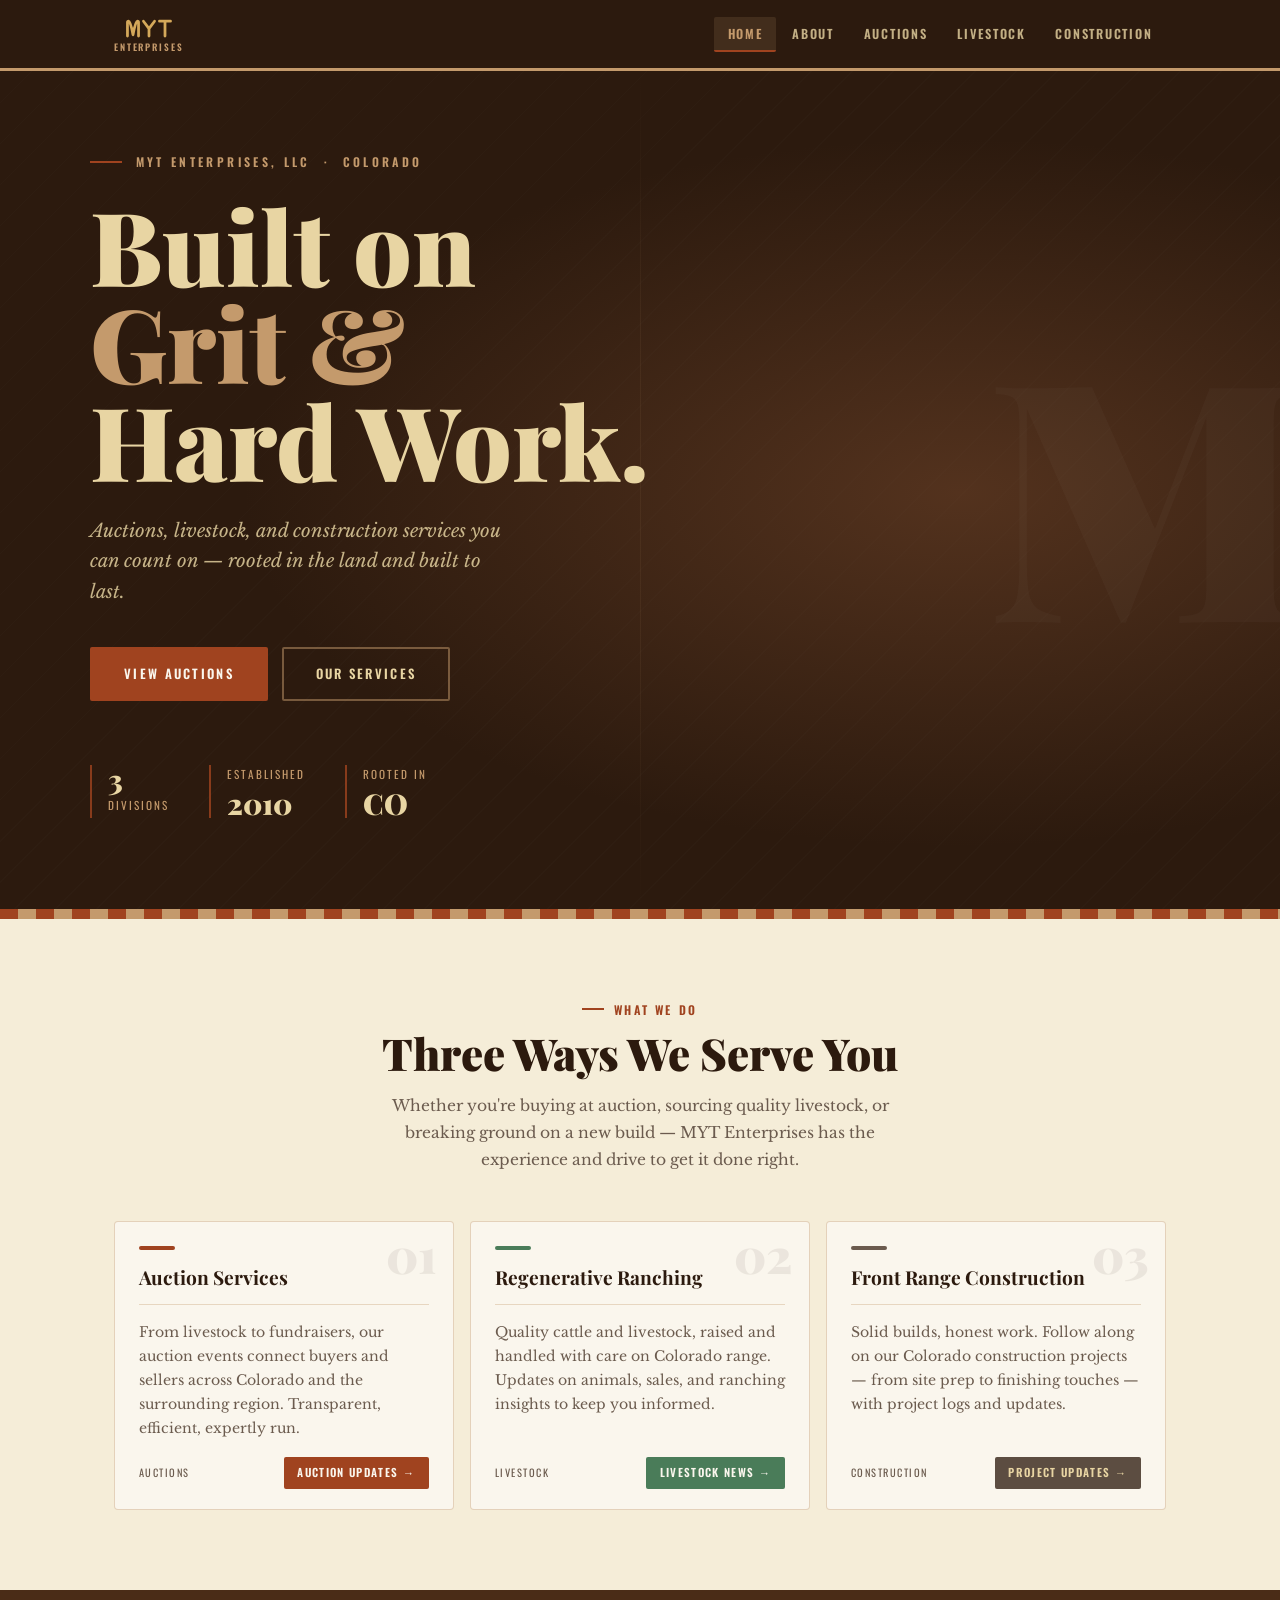
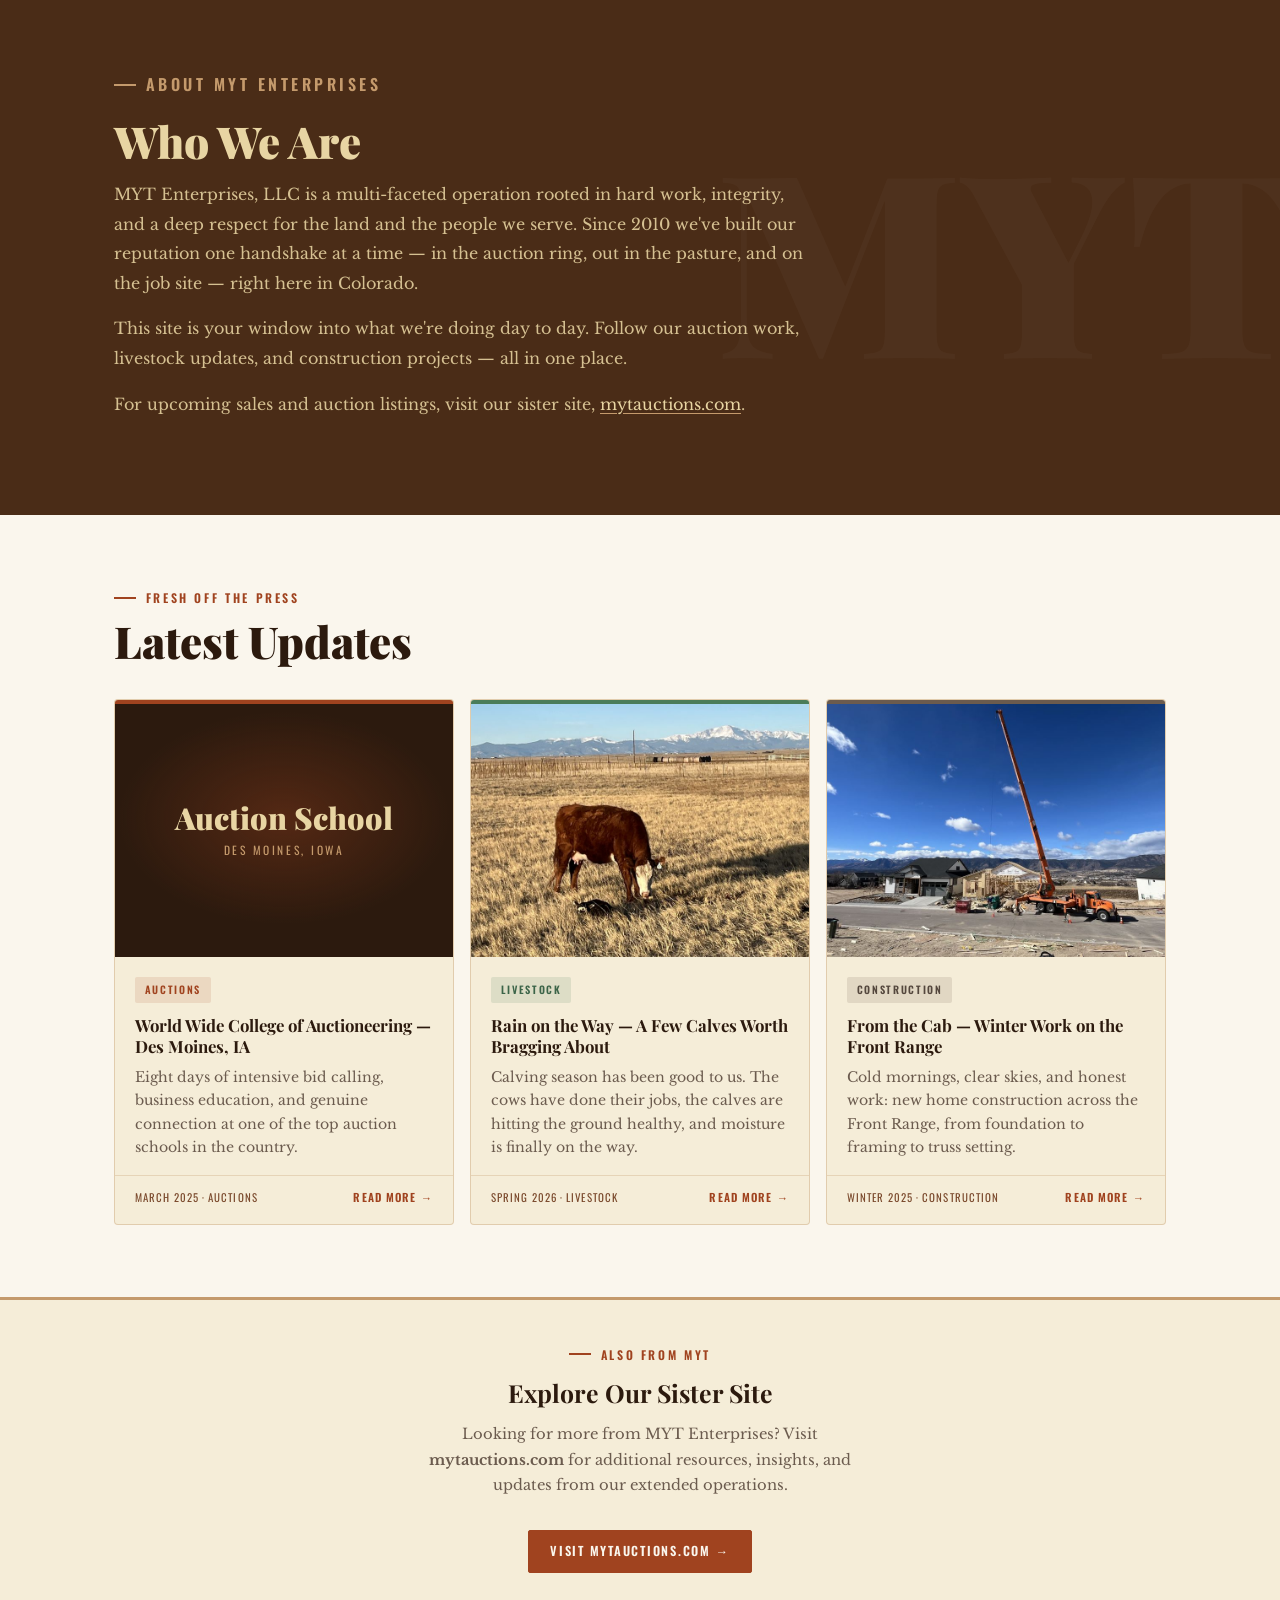
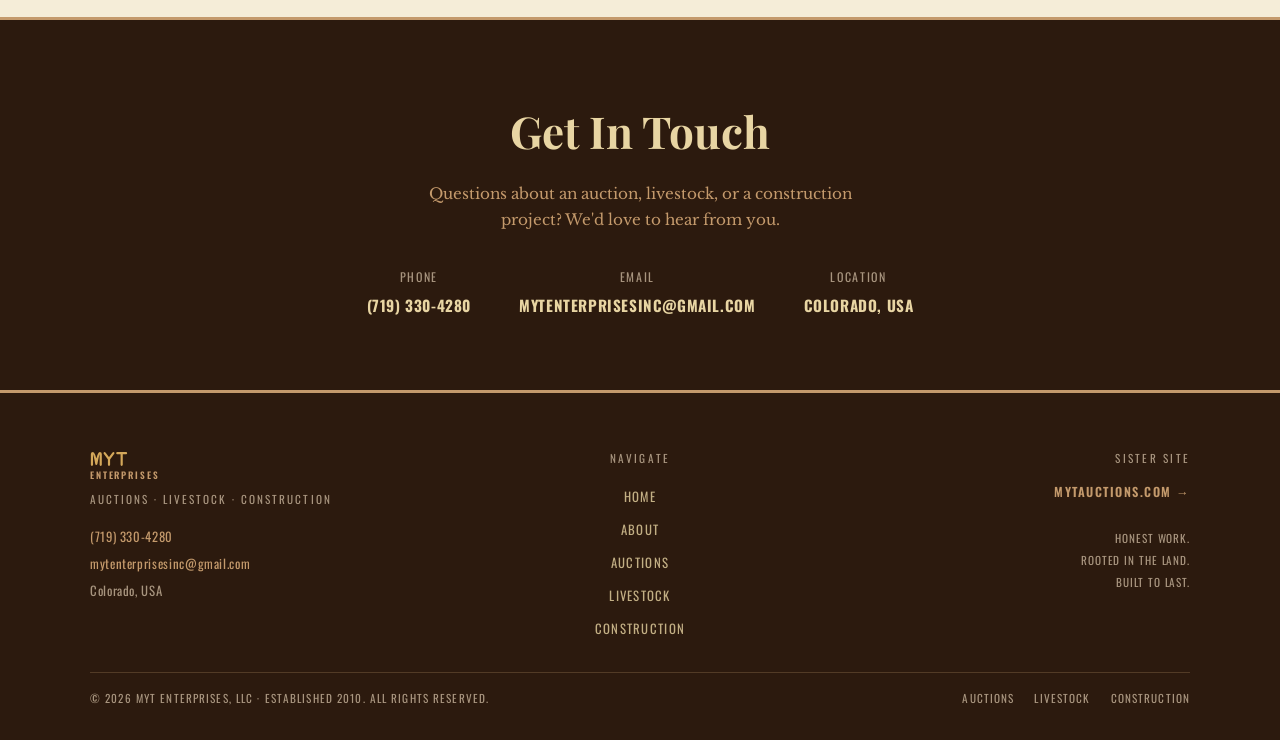
==== commit caef3578: "Bring all pages to one standard with shared site.css and site.js - Move nav, footer, buttons, colors" ====
--- a/index.html
+++ b/index.html
@@ -57,156 +57,10 @@
   <link rel="preconnect" href="https://fonts.googleapis.com">
   <link rel="preconnect" href="https://fonts.gstatic.com" crossorigin>
   <link href="https://fonts.googleapis.com/css2?family=Playfair+Display:wght@700;900&family=Libre+Baskerville:ital,wght@0,400;0,700;1,400&family=Oswald:wght@400;600&display=swap" rel="stylesheet">
+  <link rel="stylesheet" href="site.css" />
 
   <style>
-    /* ── Variables ── */
-    :root {
-      --soil:      #2C1A0E;
-      --bark:      #4A2C17;
-      --saddle:    #7B4A2D;
-      --tan:       #C49A6C;
-      --straw:     #E8D5A3;
-      --parchment: #F5EDD8;
-      --cream:     #FAF6ED;
-      --rust:      #A0431F;
-      --iron:      #6B5B4E;   /* muted text on light backgrounds */
-      --dust:      #A8957F;   /* muted text on dark backgrounds (5.8:1 on soil) */
-      --green:     #4a7c59;
-      --logo:      #d4a85a;
-      --font-display: 'Playfair Display', Georgia, serif;
-      --font-body:    'Libre Baskerville', Georgia, serif;
-      --font-label:   'Oswald', 'Arial Narrow', sans-serif;
-    }
-    *, *::before, *::after { box-sizing: border-box; margin: 0; padding: 0; }
-    html { scroll-behavior: smooth; }
-    body { background: var(--cream); color: var(--soil); font-family: var(--font-body); font-size: 17px; line-height: 1.75; }
-    img  { max-width: 100%; display: block; }
-    a    { color: var(--rust); text-decoration: none; }
-    a:hover { text-decoration: underline; }
-    a:focus-visible, button:focus-visible { outline: 2px solid var(--tan); outline-offset: 3px; }
-
-    /* ── LOGO ── */
-    .logo-mark {
-      display: flex;
-      flex-direction: column;
-      align-items: center;
-      gap: 3px;
-      text-decoration: none;
-      flex-shrink: 0;
-    }
-    .logo-mark:hover { text-decoration: none; }
-    .logo-mark svg path { stroke: var(--logo); }
-    .logo-sub {
-      font-family: var(--font-label);
-      font-size: 0.58rem;
-      font-weight: 600;
-      letter-spacing: 0.2em;
-      text-transform: uppercase;
-      color: var(--tan);
-      line-height: 1;
-    }
-
-    /* ── NAV ── */
-    .site-nav {
-      background-color: var(--soil);
-      border-bottom: 3px solid var(--tan);
-      position: sticky;
-      top: 0;
-      z-index: 200;
-    }
-    .nav-inner {
-      max-width: 1100px;
-      margin: 0 auto;
-      padding: 0 1.5rem;
-      display: flex;
-      align-items: center;
-      justify-content: space-between;
-      height: 68px;
-    }
-    .nav-links {
-      list-style: none;
-      display: flex;
-      gap: 0.15rem;
-      align-items: center;
-    }
-    .nav-links a {
-      font-family: var(--font-label);
-      font-size: 0.78rem;
-      font-weight: 600;
-      letter-spacing: 0.14em;
-      text-transform: uppercase;
-      color: rgba(232,213,163,0.8);
-      padding: 0.45rem 0.85rem;
-      border-radius: 2px;
-      transition: background 0.18s, color 0.18s;
-      text-decoration: none;
-      white-space: nowrap;
-    }
-    .nav-links a:hover,
-    .nav-links a.active {
-      background: rgba(196,154,108,0.15);
-      color: var(--tan);
-    }
-    .nav-links a.active { border-bottom: 2px solid var(--rust); }
-
-    .nav-toggle {
-      display: none;
-      flex-direction: column;
-      justify-content: center;
-      gap: 5px;
-      cursor: pointer;
-      background: none;
-      border: 1px solid rgba(196,154,108,0.3);
-      border-radius: 3px;
-      padding: 7px 9px;
-      transition: border-color 0.2s;
-    }
-    .nav-toggle:hover { border-color: var(--tan); }
-    .nav-toggle span {
-      display: block;
-      width: 22px;
-      height: 2px;
-      background: var(--straw);
-      border-radius: 2px;
-      transition: transform 0.25s, opacity 0.25s;
-    }
-    .nav-toggle.open span:nth-child(1) { transform: translateY(7px) rotate(45deg); }
-    .nav-toggle.open span:nth-child(2) { opacity: 0; }
-    .nav-toggle.open span:nth-child(3) { transform: translateY(-7px) rotate(-45deg); }
-
-    @media (max-width: 720px) {
-      .nav-toggle { display: flex; }
-      .nav-links {
-        display: none;
-        flex-direction: column;
-        align-items: flex-start;
-        gap: 0;
-        position: absolute;
-        top: 68px;
-        left: 0;
-        right: 0;
-        background: var(--soil);
-        border-bottom: 3px solid var(--tan);
-        padding: 0.75rem 0 1rem;
-      }
-      .nav-links.open { display: flex; }
-      .nav-links li { width: 100%; }
-      .nav-links a {
-        display: block;
-        width: 100%;
-        padding: 0.7rem 1.5rem;
-        border-radius: 0;
-        font-size: 0.85rem;
-        color: var(--straw);
-      }
-      .nav-links a.active {
-        border-bottom: none;
-        border-left: 3px solid var(--rust);
-        padding-left: calc(1.5rem - 3px);
-        color: var(--tan);
-        background: rgba(196,154,108,0.08);
-      }
-    }
+    /* Homepage-only styles. Shared styles are in site.css. */
 
     /* ── HERO ── */
     .hero {
@@ -374,53 +228,11 @@
       .hero-stats { gap: 1.5rem; margin-top: 3rem; }
     }
 
-    /* ── BRAND STRIPE ── */
-    .brand-stripe {
-      height: 5px;
-      background: repeating-linear-gradient(90deg, var(--rust) 0, var(--rust) 18px, var(--tan) 18px, var(--tan) 36px);
-    }
-
-    /* ── LAYOUT ── */
-    .container { max-width: 1100px; margin: 0 auto; padding: 0 1.5rem; }
-    section { padding: 4.5rem 0; }
+
+    /* ── LAYOUT (homepage extras) ── */
     .section-head-center { text-align: center; margin-bottom: 3rem; }
     .section-head-center .section-label { justify-content: center; }
     .section-head-center .section-sub { margin: 0 auto; }
-    .section-label {
-      font-family: var(--font-label);
-      font-size: 0.75rem;
-      font-weight: 600;
-      letter-spacing: 0.22em;
-      text-transform: uppercase;
-      color: var(--rust);
-      margin-bottom: 0.5rem;
-      display: flex;
-      align-items: center;
-      gap: 0.6rem;
-    }
-    .section-label::before {
-      content: '';
-      display: inline-block;
-      width: 22px;
-      height: 2px;
-      background: var(--rust);
-      flex-shrink: 0;
-    }
-    .section-title {
-      font-family: var(--font-display);
-      font-size: clamp(1.8rem, 3.5vw, 2.75rem);
-      font-weight: 900;
-      color: var(--soil);
-      line-height: 1.15;
-      margin-bottom: 0.85rem;
-    }
-    .section-sub {
-      font-size: 0.97rem;
-      color: var(--iron);
-      max-width: 540px;
-      line-height: 1.75;
-    }
-
     /* color helpers for accent bars */
     .bg-rust  { background: var(--rust); }
     .bg-green { background: var(--green); }
@@ -672,24 +484,8 @@
     }
     .update-link:hover { color: var(--soil); text-decoration: none; }
 
-    /* ── BUTTONS ── */
-    .btn {
-      display: inline-block;
-      font-family: var(--font-label);
-      font-size: 0.78rem;
-      font-weight: 600;
-      letter-spacing: 0.14em;
-      text-transform: uppercase;
-      color: var(--cream);
-      background: var(--rust);
-      padding: 0.6rem 1.35rem;
-      border-radius: 2px;
-      margin-top: 1rem;
-      transition: background 0.2s, transform 0.15s;
-      text-decoration: none;
-    }
-    .btn:hover { background: var(--soil); transform: translateY(-1px); text-decoration: none; }
-
+
+    .sister-band .btn { margin-top: 1rem; }
     /* ── SISTER BAND ── */
     .sister-band {
       background: var(--parchment);
@@ -714,170 +510,9 @@
       line-height: 1.7;
     }
 
-    /* ── CONTACT BAND ── */
-    .contact-band {
-      background: var(--soil);
-      padding: 4.5rem 1.5rem;
-      text-align: center;
-    }
-    .contact-band h2 {
-      font-family: var(--font-display);
-      font-size: clamp(1.8rem, 3.5vw, 2.75rem);
-      color: var(--straw);
-      margin-bottom: 0.75rem;
-    }
-    .contact-band > p {
-      color: var(--tan);
-      font-size: 0.95rem;
-      margin: 0 auto 2rem;
-      max-width: 460px;
-    }
-    .contact-details {
-      display: flex;
-      justify-content: center;
-      gap: 3rem;
-      flex-wrap: wrap;
-    }
-    .contact-item {
-      font-family: var(--font-label);
-      font-size: 0.75rem;
-      letter-spacing: 0.14em;
-      text-transform: uppercase;
-      color: var(--dust);
-    }
-    .contact-item strong {
-      display: block;
-      margin-top: 0.3rem;
-      font-size: 0.95rem;
-      letter-spacing: 0.04em;
-      color: var(--straw);
-      overflow-wrap: anywhere;
-    }
-    .contact-item a { color: var(--straw); text-decoration: none; transition: color 0.18s; }
-    .contact-item a:hover { color: var(--tan); }
-
-    /* ── FOOTER ── */
-    .site-footer {
-      background: var(--soil);
-      border-top: 3px solid var(--tan);
-      padding: 3.5rem 1.5rem 2rem;
-    }
-    .footer-inner {
-      max-width: 1100px;
-      margin: 0 auto;
-      display: grid;
-      grid-template-columns: 1fr auto 1fr;
-      gap: 2.5rem;
-      align-items: start;
-    }
-    .footer-brand .logo-mark { align-items: flex-start; margin-bottom: 0.6rem; }
-    .footer-tagline {
-      font-family: var(--font-label);
-      font-size: 0.7rem;
-      letter-spacing: 0.18em;
-      text-transform: uppercase;
-      color: var(--dust);
-      margin-bottom: 1rem;
-    }
-    .footer-contact-item {
-      display: block;
-      font-family: var(--font-label);
-      font-size: 0.8rem;
-      letter-spacing: 0.05em;
-      color: var(--tan);
-      text-decoration: none;
-      margin-bottom: 0.3rem;
-      transition: color 0.18s;
-    }
-    .footer-contact-item:hover { color: var(--straw); }
-    .footer-contact-static { color: var(--dust); cursor: default; }
-    .footer-nav { text-align: center; }
-    .footer-nav-label,
-    .footer-sister-label {
-      font-family: var(--font-label);
-      font-size: 0.7rem;
-      letter-spacing: 0.2em;
-      text-transform: uppercase;
-      color: var(--dust);
-      margin-bottom: 0.85rem;
-    }
-    .footer-sister-label { margin-bottom: 0.5rem; }
-    .footer-nav ul { list-style: none; display: flex; flex-direction: column; gap: 0.2rem; align-items: center; }
-    .footer-nav a {
-      font-family: var(--font-label);
-      font-size: 0.8rem;
-      letter-spacing: 0.1em;
-      text-transform: uppercase;
-      color: rgba(232,213,163,0.8);
-      text-decoration: none;
-      transition: color 0.18s;
-      padding: 0.15rem 0;
-    }
-    .footer-nav a:hover { color: var(--tan); }
-    .footer-right { text-align: right; }
-    .footer-sister-link {
-      display: inline-block;
-      font-family: var(--font-label);
-      font-size: 0.78rem;
-      font-weight: 600;
-      letter-spacing: 0.12em;
-      text-transform: uppercase;
-      color: var(--tan);
-      text-decoration: none;
-      transition: color 0.18s;
-      margin-bottom: 1.5rem;
-    }
-    .footer-sister-link:hover { color: var(--straw); }
-    .footer-legal {
-      font-family: var(--font-label);
-      font-size: 0.7rem;
-      letter-spacing: 0.08em;
-      text-transform: uppercase;
-      color: var(--dust);
-      line-height: 2;
-    }
-    .footer-divider {
-      max-width: 1100px;
-      margin: 1.75rem auto 0;
-      border: none;
-      border-top: 1px solid rgba(196,154,108,0.25);
-    }
-    .footer-bottom {
-      max-width: 1100px;
-      margin: 1rem auto 0;
-      display: flex;
-      align-items: center;
-      justify-content: space-between;
-      flex-wrap: wrap;
-      gap: 0.5rem;
-    }
-    .footer-bottom p,
-    .footer-bottom-divs span {
-      font-family: var(--font-label);
-      font-size: 0.7rem;
-      letter-spacing: 0.1em;
-      text-transform: uppercase;
-      color: var(--dust);
-    }
-    .footer-bottom-divs { display: flex; gap: 1.25rem; }
-
-    @media (max-width: 720px) {
-      .footer-inner { grid-template-columns: 1fr; text-align: center; }
-      .footer-brand .logo-mark { align-items: center; }
-      .footer-right { text-align: center; }
-      .footer-bottom { justify-content: center; text-align: center; }
-      .footer-bottom-divs { justify-content: center; }
-    }
-
-    @keyframes fadeUp {
-      from { opacity: 0; transform: translateY(20px); }
-      to   { opacity: 1; transform: translateY(0); }
-    }
 
     @media (prefers-reduced-motion: reduce) {
-      html { scroll-behavior: auto; }
-      *, *::before, *::after { animation: none !important; transition: none !important; }
-      .pillar:hover, .update-card:hover, .btn:hover, .btn-hero:hover { transform: none; }
+      .pillar:hover, .update-card:hover, .btn-hero:hover { transform: none; }
     }
   </style>
 </head>
@@ -1142,7 +777,7 @@
     <hr class="footer-divider" />
 
     <div class="footer-bottom">
-      <p>© <span id="yr">2026</span> MYT Enterprises, LLC · Established 2010. All rights reserved.</p>
+      <p>© <span class="yr">2026</span> MYT Enterprises, LLC · Established 2010. All rights reserved.</p>
       <div class="footer-bottom-divs">
         <span>Auctions</span>
         <span>Livestock</span>
@@ -1151,19 +786,7 @@
     </div>
   </footer>
 
-  <script>
-    const toggle = document.getElementById('navToggle');
-    const links  = document.getElementById('navLinks');
-    function setMenu(open) {
-      links.classList.toggle('open', open);
-      toggle.classList.toggle('open', open);
-      toggle.setAttribute('aria-expanded', String(open));
-    }
-    toggle.addEventListener('click', () => setMenu(!links.classList.contains('open')));
-    links.querySelectorAll('a').forEach(a => a.addEventListener('click', () => setMenu(false)));
-    document.addEventListener('keydown', e => { if (e.key === 'Escape') setMenu(false); });
-    document.getElementById('yr').textContent = new Date().getFullYear();
-  </script>
+  <script src="site.js" defer></script>
 
 </body>
 </html>
--- a/site.css
+++ b/site.css
@@ -0,0 +1,571 @@
+/* ==========================================================
+   MYT Enterprises — shared styles for every page.
+   Page-only styles live in a <style> block in that page.
+   ========================================================== */
+
+/* ── Variables ── */
+:root {
+  --soil:      #2C1A0E;
+  --bark:      #4A2C17;
+  --saddle:    #7B4A2D;
+  --tan:       #C49A6C;
+  --straw:     #E8D5A3;
+  --parchment: #F5EDD8;
+  --cream:     #FAF6ED;
+  --rust:      #A0431F;
+  --iron:      #6B5B4E;   /* muted text on light backgrounds (5.6:1 on parchment) */
+  --dust:      #A8957F;   /* muted text on dark backgrounds (5.8:1 on soil) */
+  --green:     #4a7c59;
+  --steel:     #3a6186;
+  --logo:      #d4a85a;
+  --accent:    var(--rust);   /* each page can override */
+  --hero-bg:   var(--bark);
+  --font-display: 'Playfair Display', Georgia, serif;
+  --font-body:    'Libre Baskerville', Georgia, serif;
+  --font-label:   'Oswald', 'Arial Narrow', sans-serif;
+}
+.theme-auctions     { --accent: var(--rust);  --hero-bg: var(--rust); }
+.theme-livestock    { --accent: var(--green); --hero-bg: #3a5a3a; }
+.theme-construction { --accent: var(--iron);  --hero-bg: #5c4d41; }
+
+/* ── Base ── */
+*, *::before, *::after { box-sizing: border-box; margin: 0; padding: 0; }
+html { scroll-behavior: smooth; }
+body { background: var(--cream); color: var(--soil); font-family: var(--font-body); font-size: 17px; line-height: 1.75; }
+img  { max-width: 100%; display: block; }
+a    { color: var(--rust); text-decoration: none; }
+a:hover { text-decoration: underline; }
+a:focus-visible, button:focus-visible { outline: 2px solid var(--tan); outline-offset: 3px; }
+[id] { scroll-margin-top: 90px; }   /* keep anchored headings clear of the sticky nav */
+.sr-only {
+  position: absolute; width: 1px; height: 1px; padding: 0; margin: -1px;
+  overflow: hidden; clip: rect(0, 0, 0, 0); white-space: nowrap; border: 0;
+}
+
+/* ── Logo ── */
+.logo-mark {
+  display: flex;
+  flex-direction: column;
+  align-items: center;
+  gap: 3px;
+  text-decoration: none;
+  flex-shrink: 0;
+}
+.logo-mark:hover { text-decoration: none; }
+.logo-mark svg path { stroke: var(--logo); }
+.logo-sub {
+  font-family: var(--font-label);
+  font-size: 0.58rem;
+  font-weight: 600;
+  letter-spacing: 0.2em;
+  text-transform: uppercase;
+  color: var(--tan);
+  line-height: 1;
+}
+
+/* ── Nav ── */
+.site-nav {
+  background-color: var(--soil);
+  border-bottom: 3px solid var(--tan);
+  position: sticky;
+  top: 0;
+  z-index: 200;
+}
+.nav-inner {
+  max-width: 1100px;
+  margin: 0 auto;
+  padding: 0 1.5rem;
+  display: flex;
+  align-items: center;
+  justify-content: space-between;
+  height: 68px;
+}
+.nav-links { list-style: none; display: flex; gap: 0.15rem; align-items: center; }
+.nav-links a {
+  font-family: var(--font-label);
+  font-size: 0.78rem;
+  font-weight: 600;
+  letter-spacing: 0.14em;
+  text-transform: uppercase;
+  color: rgba(232,213,163,0.8);
+  padding: 0.45rem 0.85rem;
+  border-radius: 2px;
+  transition: background 0.18s, color 0.18s;
+  text-decoration: none;
+  white-space: nowrap;
+}
+.nav-links a:hover,
+.nav-links a.active { background: rgba(196,154,108,0.15); color: var(--tan); }
+.nav-links a.active { border-bottom: 2px solid var(--rust); }
+.nav-toggle {
+  display: none;
+  flex-direction: column;
+  justify-content: center;
+  gap: 5px;
+  cursor: pointer;
+  background: none;
+  border: 1px solid rgba(196,154,108,0.3);
+  border-radius: 3px;
+  padding: 7px 9px;
+  transition: border-color 0.2s;
+}
+.nav-toggle:hover { border-color: var(--tan); }
+.nav-toggle span {
+  display: block;
+  width: 22px;
+  height: 2px;
+  background: var(--straw);
+  border-radius: 2px;
+  transition: transform 0.25s, opacity 0.25s;
+}
+.nav-toggle.open span:nth-child(1) { transform: translateY(7px) rotate(45deg); }
+.nav-toggle.open span:nth-child(2) { opacity: 0; }
+.nav-toggle.open span:nth-child(3) { transform: translateY(-7px) rotate(-45deg); }
+@media (max-width: 720px) {
+  .nav-toggle { display: flex; }
+  .nav-links {
+    display: none;
+    flex-direction: column;
+    align-items: flex-start;
+    gap: 0;
+    position: absolute;
+    top: 68px;
+    left: 0;
+    right: 0;
+    background: var(--soil);
+    border-bottom: 3px solid var(--tan);
+    padding: 0.75rem 0 1rem;
+  }
+  .nav-links.open { display: flex; }
+  .nav-links li { width: 100%; }
+  .nav-links a {
+    display: block;
+    width: 100%;
+    padding: 0.7rem 1.5rem;
+    border-radius: 0;
+    font-size: 0.85rem;
+    color: var(--straw);
+  }
+  .nav-links a.active {
+    border-bottom: none;
+    border-left: 3px solid var(--rust);
+    padding-left: calc(1.5rem - 3px);
+    color: var(--tan);
+    background: rgba(196,154,108,0.08);
+  }
+}
+
+/* ── Layout & type ── */
+.brand-stripe {
+  height: 5px;
+  background: repeating-linear-gradient(90deg, var(--rust) 0, var(--rust) 18px, var(--tan) 18px, var(--tan) 36px);
+}
+.container { max-width: 1100px; margin: 0 auto; padding: 0 1.5rem; }
+section { padding: 4.5rem 0; }
+.section-label {
+  font-family: var(--font-label);
+  font-size: 0.75rem;
+  font-weight: 600;
+  letter-spacing: 0.22em;
+  text-transform: uppercase;
+  color: var(--rust);
+  margin-bottom: 0.5rem;
+  display: flex;
+  align-items: center;
+  gap: 0.6rem;
+}
+.section-label::before {
+  content: '';
+  display: inline-block;
+  width: 22px;
+  height: 2px;
+  background: currentColor;
+  flex-shrink: 0;
+}
+.section-title {
+  font-family: var(--font-display);
+  font-size: clamp(1.8rem, 3.5vw, 2.75rem);
+  font-weight: 900;
+  color: var(--soil);
+  line-height: 1.15;
+  margin-bottom: 0.85rem;
+}
+.section-sub {
+  font-size: 0.97rem;
+  color: var(--iron);
+  max-width: 540px;
+  line-height: 1.75;
+}
+
+/* ── Buttons ── */
+.btn {
+  display: inline-block;
+  font-family: var(--font-label);
+  font-size: 0.78rem;
+  font-weight: 600;
+  letter-spacing: 0.14em;
+  text-transform: uppercase;
+  color: var(--cream);
+  background: var(--rust);
+  border: 1.5px solid var(--rust);
+  padding: 0.6rem 1.35rem;
+  border-radius: 2px;
+  transition: background 0.2s, border-color 0.2s, color 0.2s, transform 0.15s;
+  text-decoration: none;
+}
+.btn:hover { background: var(--soil); border-color: var(--soil); color: var(--cream); transform: translateY(-1px); text-decoration: none; }
+.btn-outline { background: transparent; color: var(--rust); }
+.btn-outline:hover { background: var(--rust); border-color: var(--rust); }
+.btn-green { background: var(--green); border-color: var(--green); }
+.btn-block { display: block; text-align: center; }
+
+/* ── Section page hero (Auctions, Livestock, Construction) ── */
+.page-hero {
+  background-color: var(--hero-bg);
+  background-image:
+    repeating-linear-gradient(90deg, transparent, transparent 60px, rgba(0,0,0,.05) 60px, rgba(0,0,0,.05) 61px),
+    repeating-linear-gradient(0deg,  transparent, transparent 60px, rgba(0,0,0,.05) 60px, rgba(0,0,0,.05) 61px);
+  padding: 5rem 1.5rem 4rem;
+  text-align: center;
+  position: relative;
+  overflow: hidden;
+}
+.page-hero::after {
+  content: '';
+  position: absolute;
+  bottom: 0; left: 0; right: 0;
+  height: 5px;
+  background: repeating-linear-gradient(90deg, var(--rust) 0, var(--rust) 18px, var(--tan) 18px, var(--tan) 36px);
+}
+.page-hero h1 {
+  font-family: var(--font-display);
+  font-size: clamp(2.2rem, 5vw, 4rem);
+  font-weight: 900;
+  color: var(--straw);
+  line-height: 1.1;
+  margin-bottom: .75rem;
+  position: relative;
+  z-index: 1;
+}
+.page-hero p {
+  font-family: var(--font-label);
+  font-size: 1rem;
+  letter-spacing: .1em;
+  text-transform: uppercase;
+  color: var(--straw);
+  position: relative;
+  z-index: 1;
+}
+.page-hero-mark {
+  position: absolute;
+  right: 6%;
+  top: 50%;
+  transform: translateY(-50%);
+  width: 200px;
+  height: 200px;
+  opacity: .14;
+  pointer-events: none;
+}
+@media (max-width: 720px) { .page-hero-mark { display: none; } }
+
+/* ── Blog layout ── */
+.two-col { display: grid; grid-template-columns: minmax(0, 1fr) 300px; gap: 3rem; align-items: start; }
+@media (max-width: 820px) { .two-col { grid-template-columns: 1fr; } .sidebar-stack { position: static !important; } }
+
+.blog-entry {
+  background: var(--parchment);
+  border: 1px solid rgba(196,154,108,0.4);
+  border-radius: 4px;
+  overflow: hidden;
+  margin-bottom: 1.5rem;
+  display: flex;
+  flex-direction: column;
+}
+.blog-entry-color-bar { height: 4px; width: 100%; background: var(--accent); }
+.blog-entry-inner { padding: 1.5rem 1.75rem 1.25rem; flex: 1; }
+.blog-entry h2 { font-family: var(--font-display); font-size: 1.4rem; color: var(--soil); margin-bottom: .4rem; line-height: 1.3; }
+.blog-entry .meta {
+  font-family: var(--font-label);
+  font-size: .72rem;
+  letter-spacing: .1em;
+  text-transform: uppercase;
+  color: var(--saddle);
+  margin-bottom: .85rem;
+}
+.blog-entry p { color: #5a4b3f; margin-bottom: .9rem; line-height: 1.8; font-size: 0.95rem; }
+.blog-entry p:last-of-type { margin-bottom: 0; }
+.blog-entry-footer {
+  padding: 0.75rem 1.75rem 1.25rem;
+  border-top: 1px solid rgba(196,154,108,0.3);
+  display: flex;
+  align-items: center;
+  justify-content: space-between;
+  gap: 1rem;
+}
+.entry-division {
+  font-family: var(--font-label);
+  font-size: 0.68rem;
+  letter-spacing: 0.1em;
+  text-transform: uppercase;
+  color: var(--saddle);
+}
+@media (max-width: 600px) {
+  .blog-entry-inner { padding: 1.25rem 1.25rem 1rem; }
+  .blog-entry-footer { padding: 0.75rem 1.25rem 1rem; }
+}
+
+.badge {
+  display: inline-flex;
+  align-items: center;
+  font-family: var(--font-label);
+  font-size: .68rem;
+  font-weight: 600;
+  letter-spacing: .14em;
+  text-transform: uppercase;
+  padding: .22rem .6rem;
+  border-radius: 2px;
+  margin-bottom: .75rem;
+}
+.badge-rust  { background: rgba(160,67,31,0.12);  color: var(--rust); }
+.badge-bark  { background: rgba(74,44,23,0.12);   color: var(--bark); }
+.badge-green { background: rgba(74,124,89,0.14);  color: #3b6448; }
+.badge-steel { background: rgba(58,97,134,0.12);  color: var(--steel); }
+.badge-iron  { background: rgba(107,91,78,0.15);  color: #54473d; }
+
+/* ── Photo grid ── */
+.photo-grid {
+  display: grid;
+  grid-template-columns: repeat(2, 1fr);
+  gap: 0.75rem;
+  margin-top: 1.25rem;
+}
+.photo-grid img {
+  width: 100%;
+  height: 260px;
+  object-fit: cover;
+  border-radius: 3px;
+  background: var(--straw);
+}
+.photo-grid .photo-wide { grid-column: span 2; height: 320px; }
+@media (max-width: 600px) {
+  .photo-grid { grid-template-columns: 1fr; }
+  .photo-grid img, .photo-grid .photo-wide { grid-column: auto; height: 230px; }
+}
+
+/* ── Sidebar ── */
+.sidebar-stack { position: sticky; top: 90px; display: flex; flex-direction: column; gap: 1.5rem; }
+.sidebar {
+  background: var(--parchment);
+  border: 1px solid rgba(196,154,108,0.4);
+  border-top: 4px solid var(--accent);
+  border-radius: 4px;
+  padding: 1.5rem 1.75rem 1.75rem;
+}
+.sidebar h3 {
+  font-family: var(--font-display);
+  font-size: 1.1rem;
+  color: var(--soil);
+  margin-bottom: 1rem;
+  padding-bottom: .5rem;
+  border-bottom: 1px solid rgba(196,154,108,0.4);
+}
+.sidebar ul { list-style: none; }
+.sidebar ul li { padding: .4rem 0; border-bottom: 1px solid rgba(196,154,108,.2); font-size: .88rem; color: var(--iron); }
+.sidebar ul li:last-child { border-bottom: none; }
+.sidebar ul li a { color: var(--rust); font-family: var(--font-label); font-size: .85rem; letter-spacing: .05em; }
+.sidebar p { font-size: .88rem; color: var(--iron); margin-bottom: 1rem; line-height: 1.6; }
+.sidebar-center { text-align: center; }
+
+/* ── Cross-links band ── */
+.cross-band { background: var(--parchment); border-top: 3px solid var(--tan); padding: 2.5rem 1.5rem; }
+.cross-band-inner { max-width: 1100px; margin: 0 auto; display: flex; gap: 1.5rem; flex-wrap: wrap; align-items: stretch; justify-content: center; }
+.cross-band h2 {
+  font-family: var(--font-label);
+  font-size: .78rem;
+  font-weight: 600;
+  letter-spacing: .2em;
+  text-transform: uppercase;
+  color: var(--iron);
+  text-align: center;
+  width: 100%;
+}
+.cross-link-card {
+  background: var(--cream);
+  border: 1px solid rgba(196,154,108,.4);
+  border-top: 4px solid var(--rust);
+  border-radius: 4px;
+  padding: 1.25rem 1.5rem;
+  text-align: center;
+  min-width: 180px;
+  flex: 1;
+  max-width: 240px;
+}
+.cross-link-card .label { font-family: var(--font-label); font-size: .7rem; letter-spacing: .15em; text-transform: uppercase; color: var(--rust); margin-bottom: .35rem; }
+.cross-link-card a { font-family: var(--font-display); font-size: 1.1rem; font-weight: 700; color: var(--soil); }
+.cross-link-card a.small-caps {
+  font-family: var(--font-label);
+  font-size: 0.8rem;
+  font-weight: 600;
+  letter-spacing: 0.12em;
+  text-transform: uppercase;
+}
+
+/* ── Contact band ── */
+.contact-band {
+  background: var(--soil);
+  padding: 4.5rem 1.5rem;
+  text-align: center;
+}
+.contact-band h2 {
+  font-family: var(--font-display);
+  font-size: clamp(1.8rem, 3.5vw, 2.75rem);
+  color: var(--straw);
+  margin-bottom: 0.75rem;
+}
+.contact-band > p {
+  color: var(--tan);
+  font-size: 0.95rem;
+  margin: 0 auto 2rem;
+  max-width: 460px;
+}
+.contact-details { display: flex; justify-content: center; gap: 3rem; flex-wrap: wrap; }
+.contact-item {
+  font-family: var(--font-label);
+  font-size: 0.75rem;
+  letter-spacing: 0.14em;
+  text-transform: uppercase;
+  color: var(--dust);
+}
+.contact-item strong {
+  display: block;
+  margin-top: 0.3rem;
+  font-size: 0.95rem;
+  letter-spacing: 0.04em;
+  color: var(--straw);
+  overflow-wrap: anywhere;
+}
+.contact-item a { color: var(--straw); text-decoration: none; transition: color 0.18s; }
+.contact-item a:hover { color: var(--tan); }
+
+/* ── Footer ── */
+.site-footer {
+  background: var(--soil);
+  border-top: 3px solid var(--tan);
+  padding: 3.5rem 1.5rem 2rem;
+}
+.footer-inner {
+  max-width: 1100px;
+  margin: 0 auto;
+  display: grid;
+  grid-template-columns: 1fr auto 1fr;
+  gap: 2.5rem;
+  align-items: start;
+}
+.footer-brand .logo-mark { align-items: flex-start; margin-bottom: 0.6rem; }
+.footer-tagline {
+  font-family: var(--font-label);
+  font-size: 0.7rem;
+  letter-spacing: 0.18em;
+  text-transform: uppercase;
+  color: var(--dust);
+  margin-bottom: 1rem;
+}
+.footer-contact-item {
+  display: block;
+  font-family: var(--font-label);
+  font-size: 0.8rem;
+  letter-spacing: 0.05em;
+  color: var(--tan);
+  text-decoration: none;
+  margin-bottom: 0.3rem;
+  transition: color 0.18s;
+}
+.footer-contact-item:hover { color: var(--straw); }
+.footer-contact-static { color: var(--dust); cursor: default; }
+.footer-nav { text-align: center; }
+.footer-nav-label,
+.footer-sister-label {
+  font-family: var(--font-label);
+  font-size: 0.7rem;
+  letter-spacing: 0.2em;
+  text-transform: uppercase;
+  color: var(--dust);
+  margin-bottom: 0.85rem;
+}
+.footer-sister-label { margin-bottom: 0.5rem; }
+.footer-nav ul { list-style: none; display: flex; flex-direction: column; gap: 0.2rem; align-items: center; }
+.footer-nav a {
+  font-family: var(--font-label);
+  font-size: 0.8rem;
+  letter-spacing: 0.1em;
+  text-transform: uppercase;
+  color: rgba(232,213,163,0.8);
+  text-decoration: none;
+  transition: color 0.18s;
+  padding: 0.15rem 0;
+}
+.footer-nav a:hover { color: var(--tan); }
+.footer-right { text-align: right; }
+.footer-sister-link {
+  display: inline-block;
+  font-family: var(--font-label);
+  font-size: 0.78rem;
+  font-weight: 600;
+  letter-spacing: 0.12em;
+  text-transform: uppercase;
+  color: var(--tan);
+  text-decoration: none;
+  transition: color 0.18s;
+  margin-bottom: 1.5rem;
+}
+.footer-sister-link:hover { color: var(--straw); }
+.footer-legal {
+  font-family: var(--font-label);
+  font-size: 0.7rem;
+  letter-spacing: 0.08em;
+  text-transform: uppercase;
+  color: var(--dust);
+  line-height: 2;
+}
+.footer-divider {
+  max-width: 1100px;
+  margin: 1.75rem auto 0;
+  border: none;
+  border-top: 1px solid rgba(196,154,108,0.25);
+}
+.footer-bottom {
+  max-width: 1100px;
+  margin: 1rem auto 0;
+  display: flex;
+  align-items: center;
+  justify-content: space-between;
+  flex-wrap: wrap;
+  gap: 0.5rem;
+}
+.footer-bottom p,
+.footer-bottom-divs span {
+  font-family: var(--font-label);
+  font-size: 0.7rem;
+  letter-spacing: 0.1em;
+  text-transform: uppercase;
+  color: var(--dust);
+}
+.footer-bottom-divs { display: flex; gap: 1.25rem; }
+@media (max-width: 720px) {
+  .footer-inner { grid-template-columns: 1fr; text-align: center; }
+  .footer-brand .logo-mark { align-items: center; }
+  .footer-right { text-align: center; }
+  .footer-bottom { justify-content: center; text-align: center; }
+  .footer-bottom-divs { justify-content: center; }
+}
+
+/* ── Motion ── */
+@keyframes fadeUp {
+  from { opacity: 0; transform: translateY(20px); }
+  to   { opacity: 1; transform: translateY(0); }
+}
+@media (prefers-reduced-motion: reduce) {
+  html { scroll-behavior: auto; }
+  *, *::before, *::after { animation: none !important; transition: none !important; }
+  .btn:hover { transform: none; }
+}
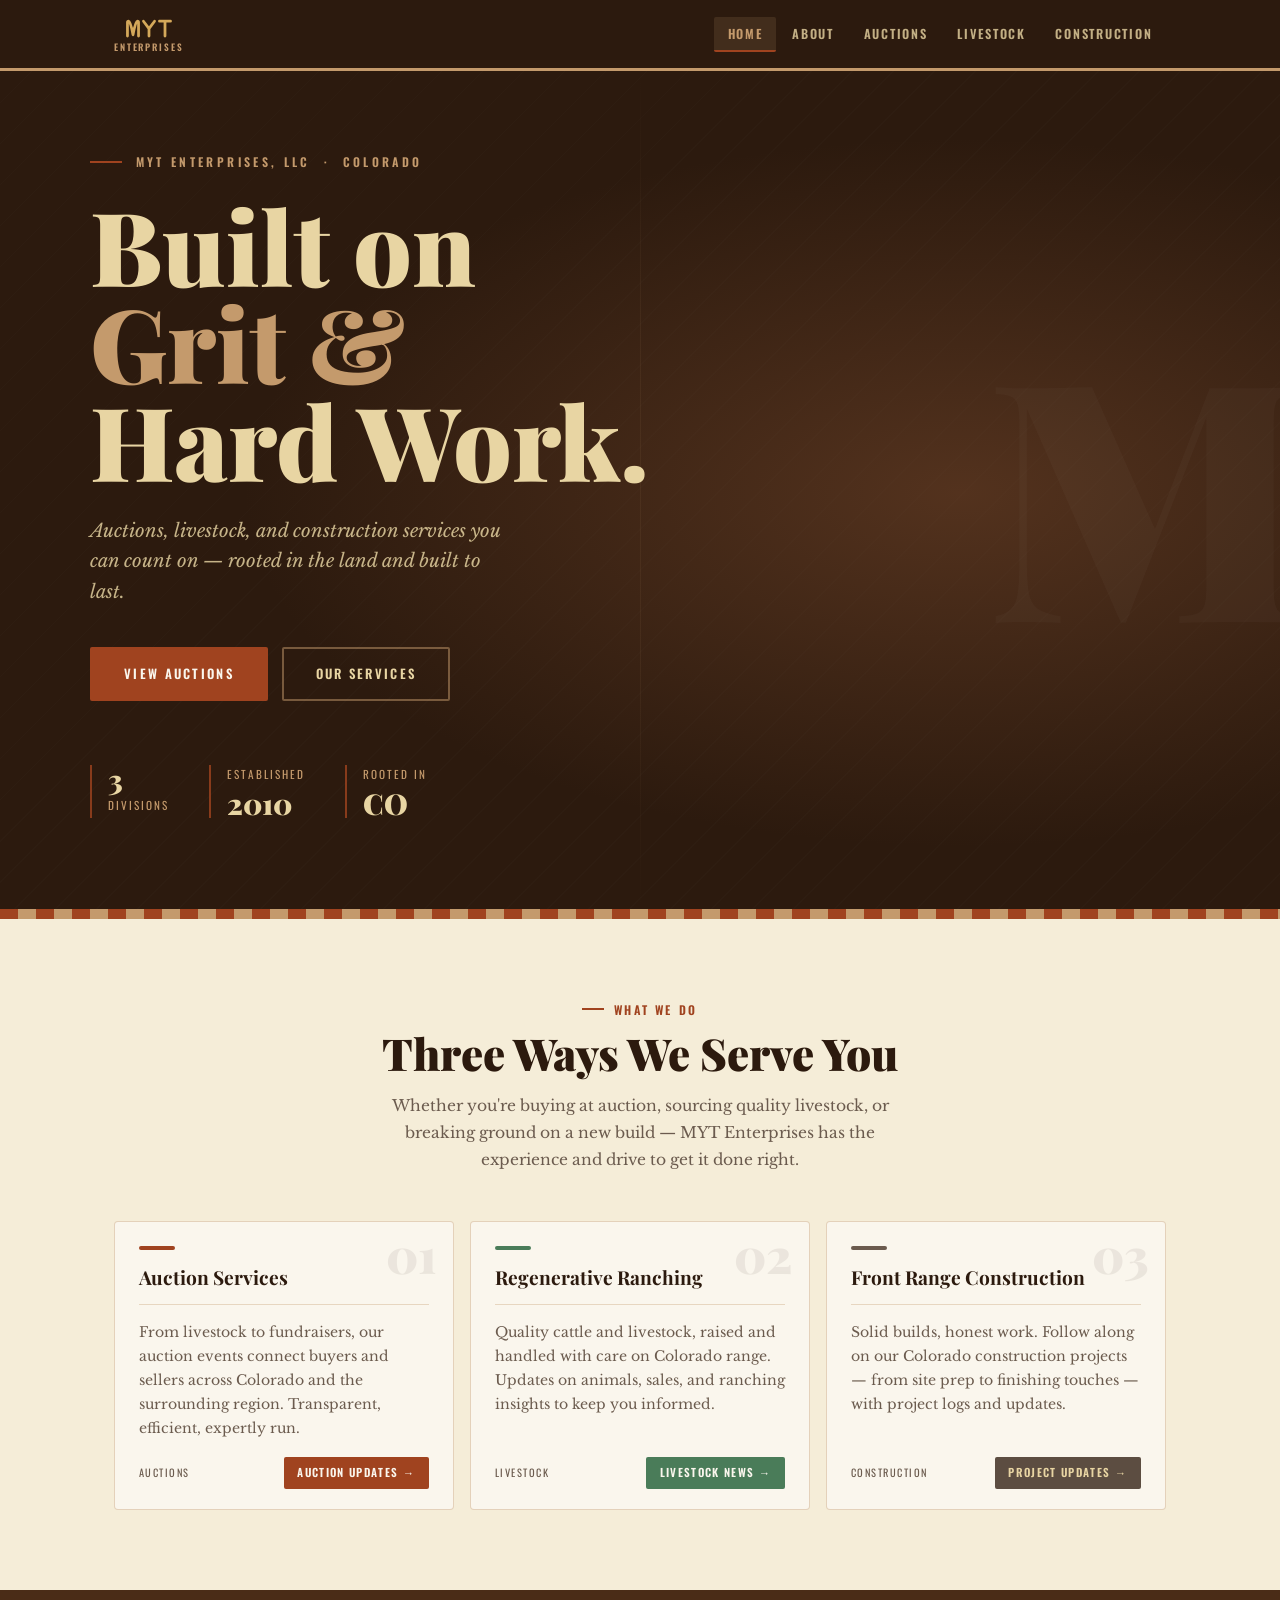
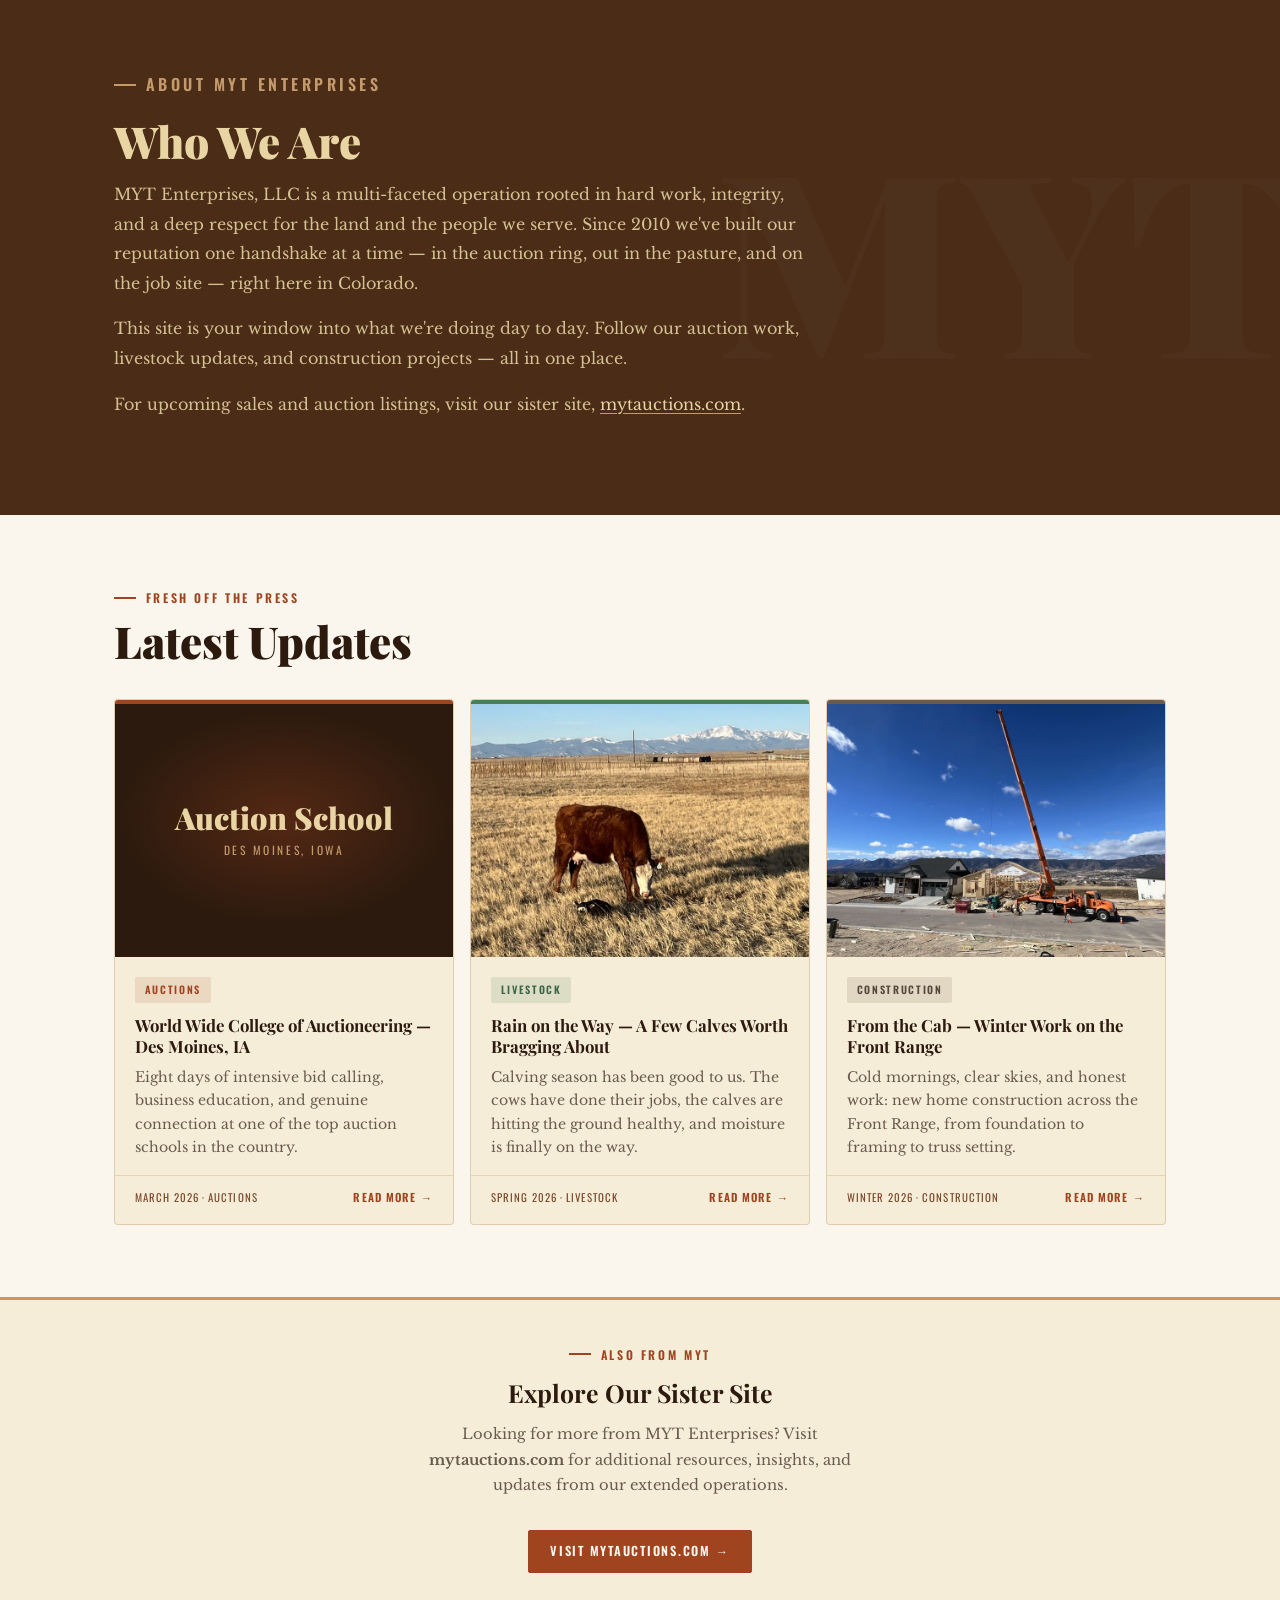
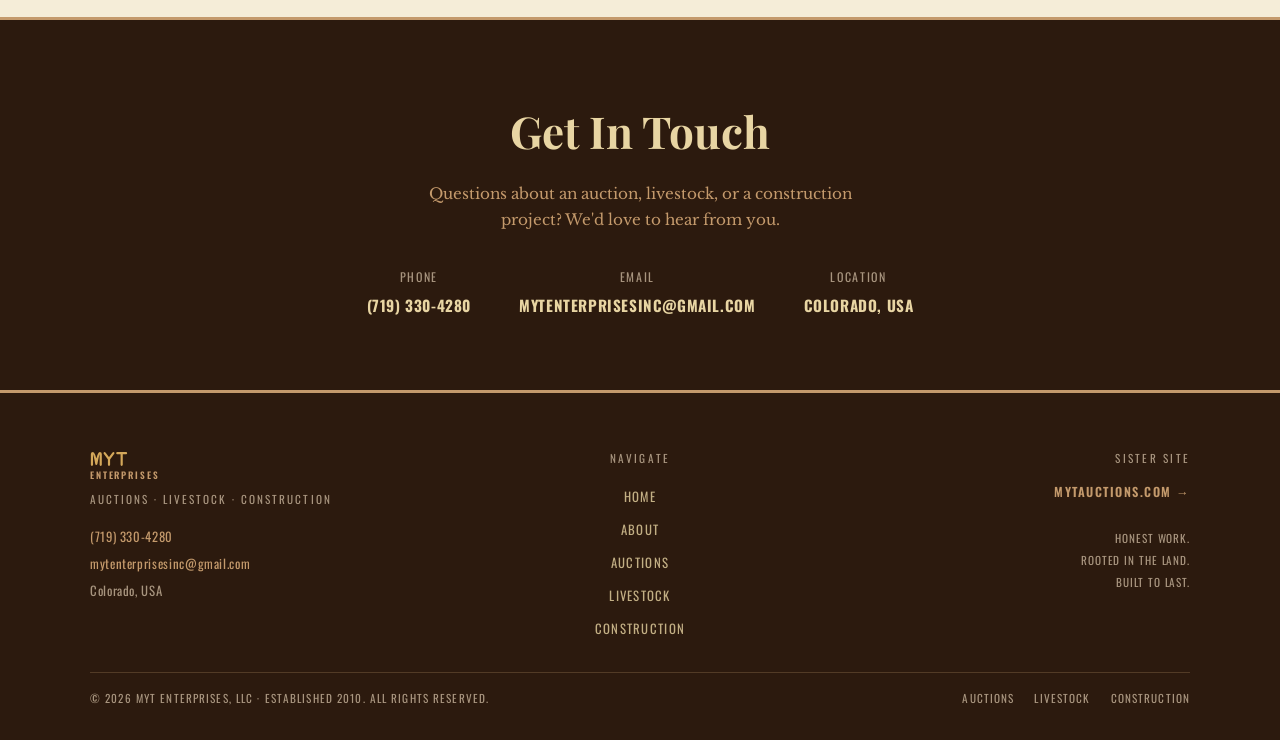
==== commit cd4ae85e: "Correct auction school and construction post dates to 2026 Co-Authored-By: Claude Opus 5.5 <noreply@" ====
--- a/index.html
+++ b/index.html
@@ -667,7 +667,7 @@
               <p>Eight days of intensive bid calling, business education, and genuine connection at one of the top auction schools in the country.</p>
             </div>
             <div class="update-card-footer">
-              <span class="update-meta">March 2025 · Auctions</span>
+              <span class="update-meta">March 2026 · Auctions</span>
               <a href="auctions.html#auction-school-2025" class="update-link">Read More →</a>
             </div>
           </article>
@@ -695,7 +695,7 @@
               <p>Cold mornings, clear skies, and honest work: new home construction across the Front Range, from foundation to framing to truss setting.</p>
             </div>
             <div class="update-card-footer">
-              <span class="update-meta">Winter 2025 · Construction</span>
+              <span class="update-meta">Winter 2026 · Construction</span>
               <a href="construction.html#winter-work-2025" class="update-link">Read More →</a>
             </div>
           </article>
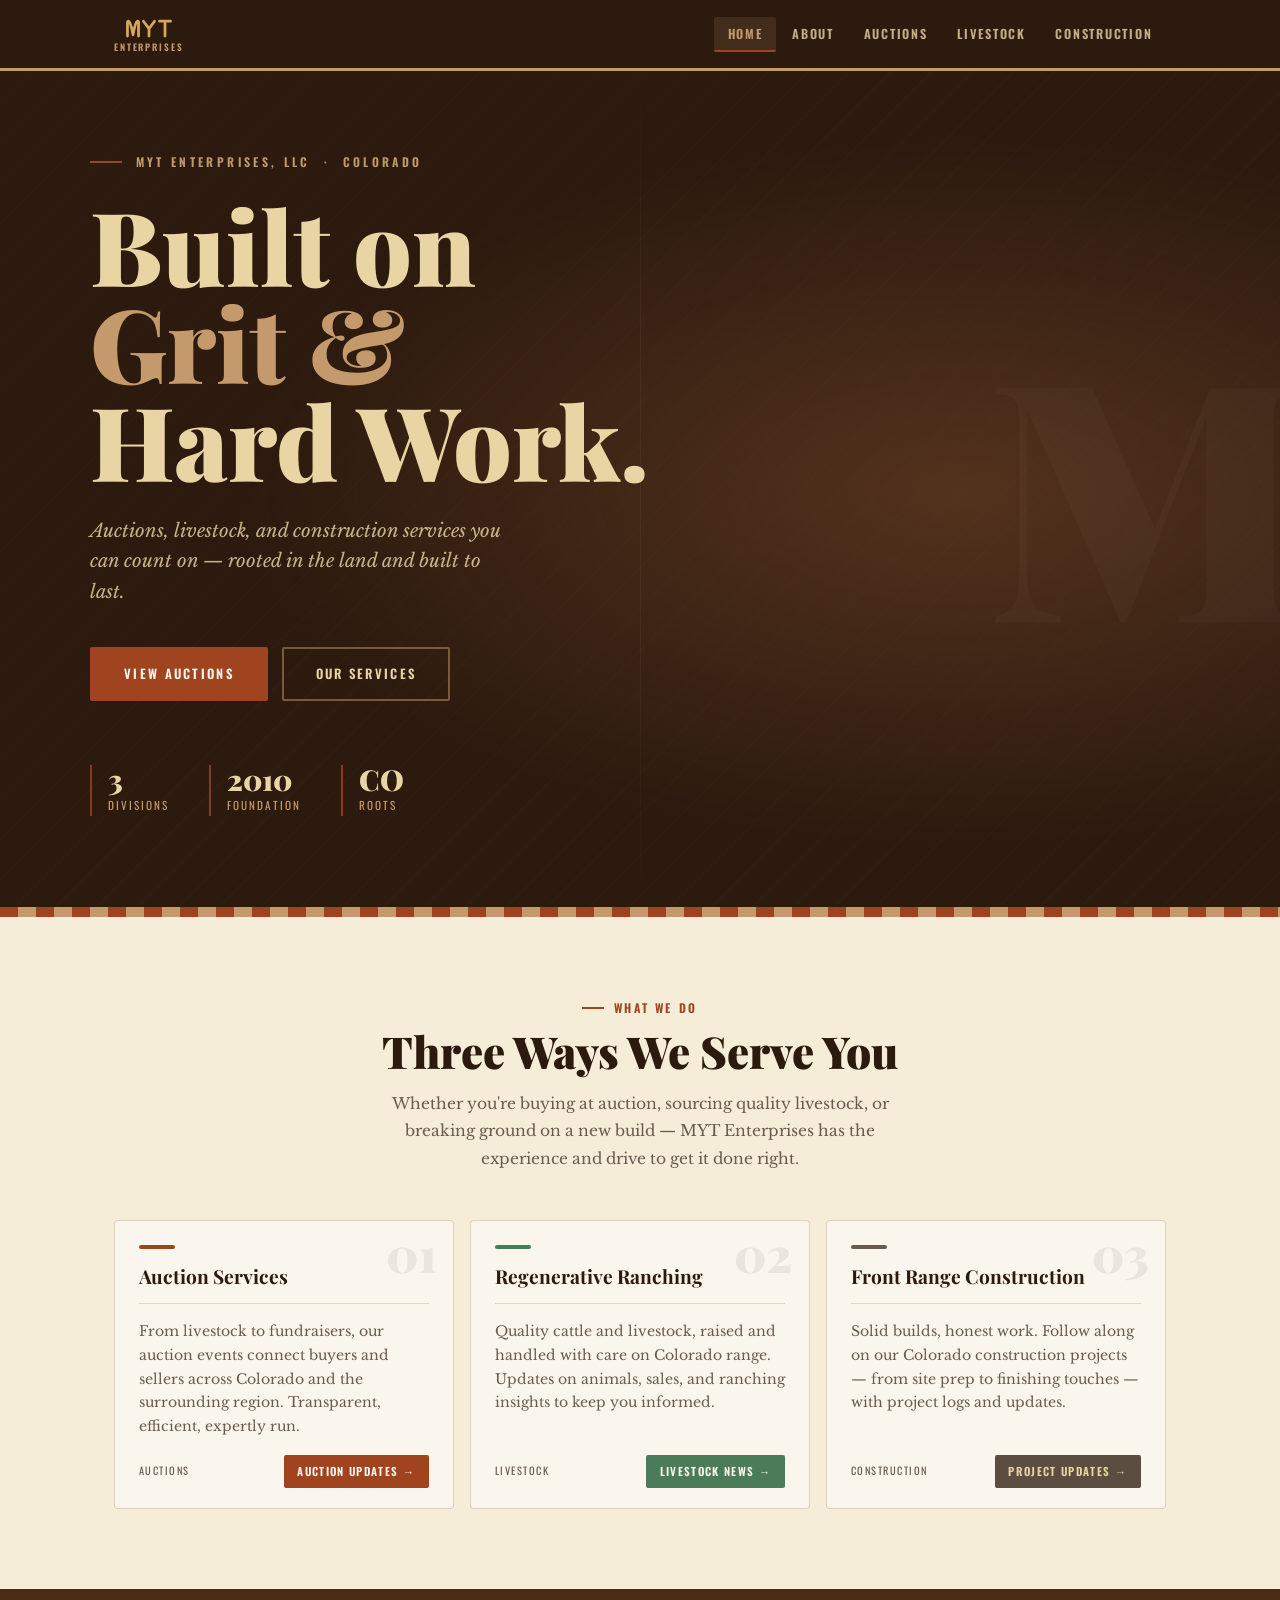
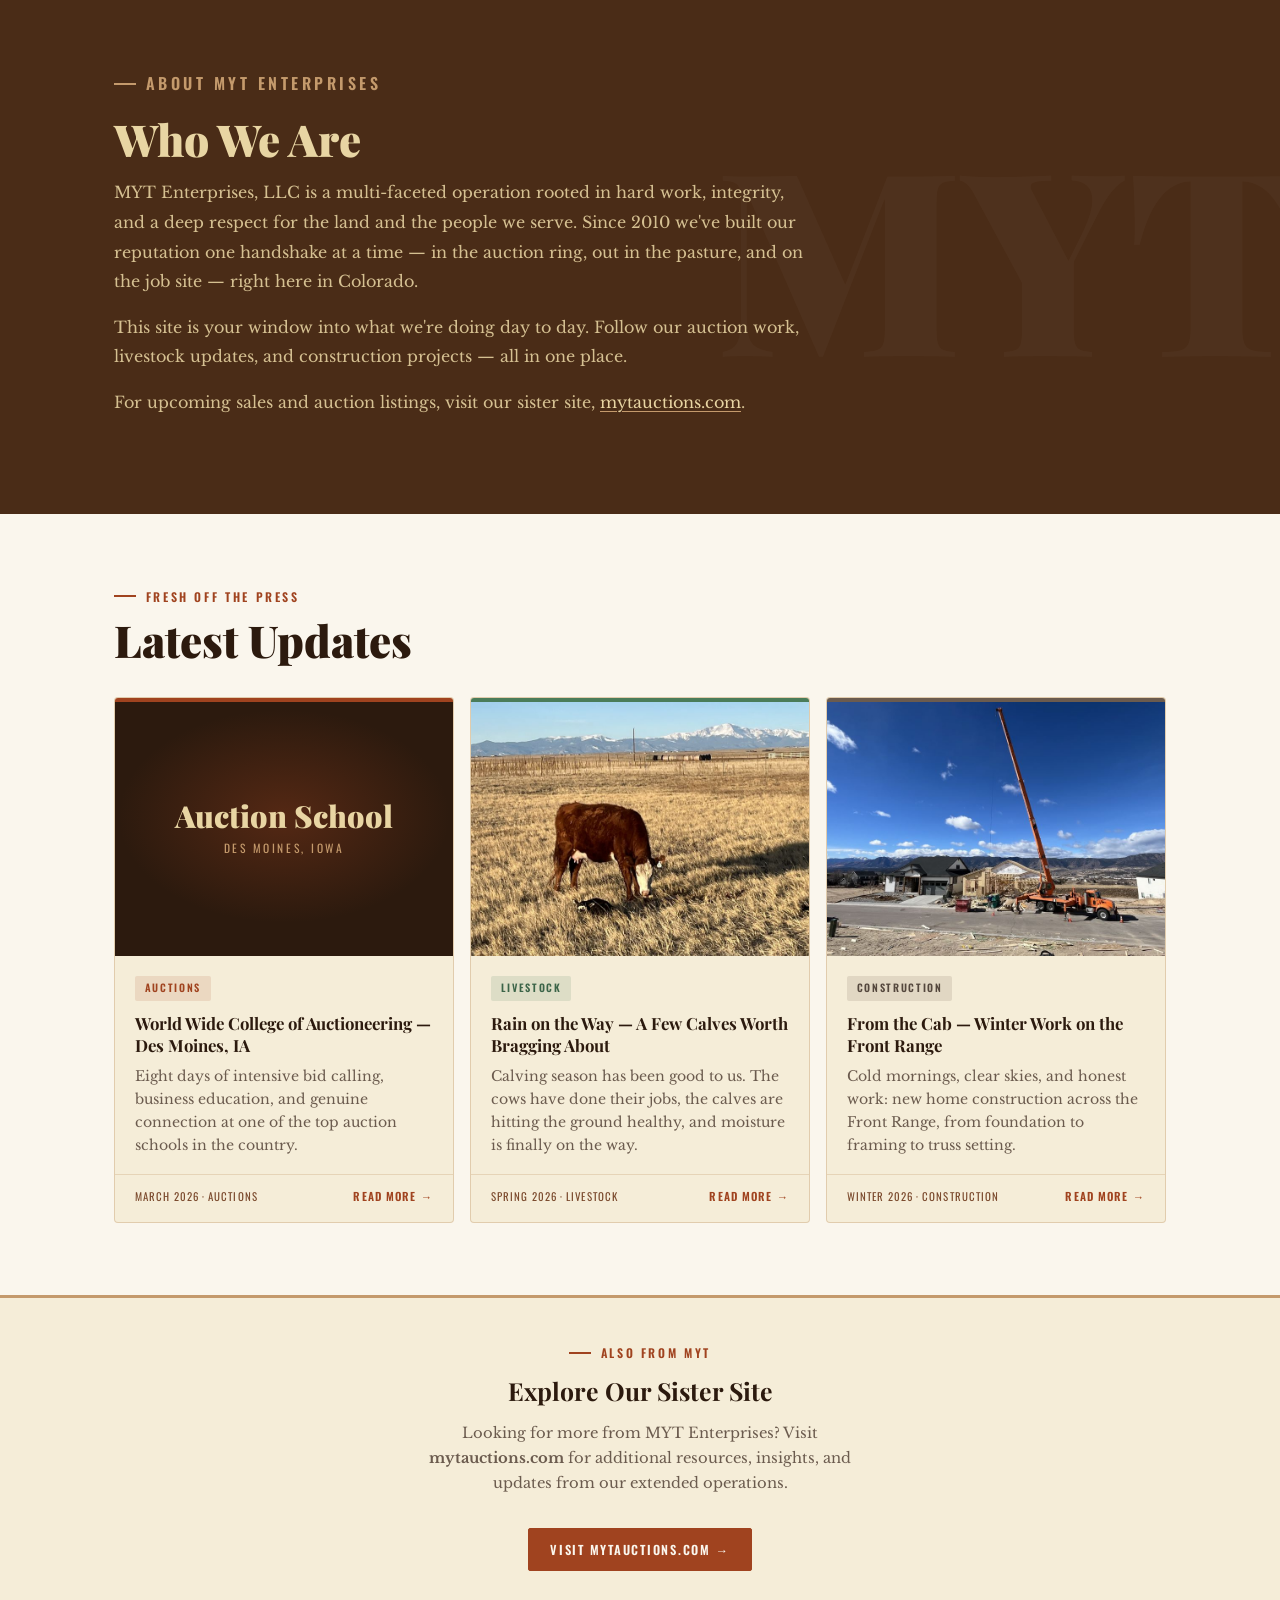
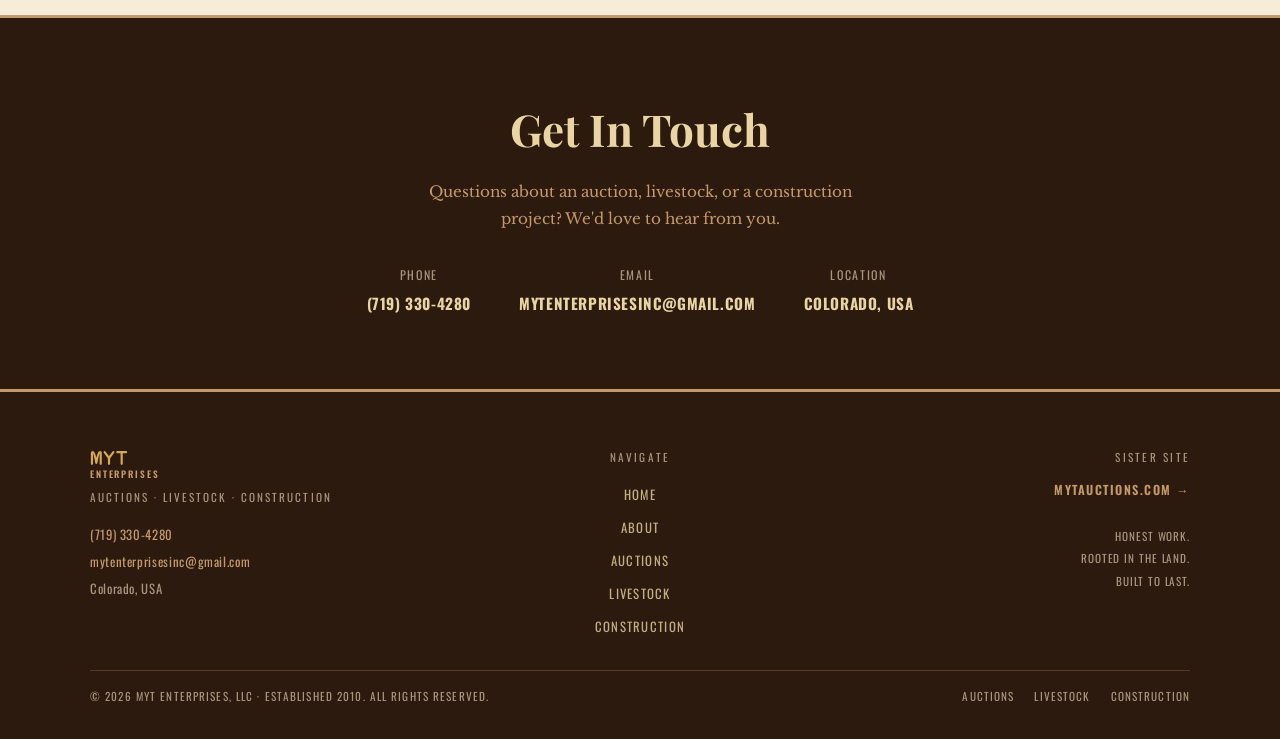
==== commit db726551: "Line up hero stats: 3 Divisions, 2010 Foundation, CO Roots Co-Authored-By: Claude Opus 5.5 <noreply@" ====
--- a/index.html
+++ b/index.html
@@ -220,7 +220,6 @@
       color: var(--tan);
       margin-top: 0.2rem;
     }
-    .hero-stat--label-first .hero-stat-label { margin: 0 0 0.3rem; }
     @media (max-width: 600px) {
       .hero { min-height: 85vh; padding: 3.5rem 1.25rem 5rem; align-items: flex-start; }
       .hero h1 { font-size: clamp(2.8rem, 14vw, 4.5rem); }
@@ -561,13 +560,13 @@
             <div class="hero-stat-num">3</div>
             <div class="hero-stat-label">Divisions</div>
           </div>
-          <div class="hero-stat hero-stat--label-first">
-            <div class="hero-stat-label">Established</div>
+          <div class="hero-stat">
             <div class="hero-stat-num">2010</div>
+            <div class="hero-stat-label">Foundation</div>
           </div>
-          <div class="hero-stat hero-stat--label-first">
-            <div class="hero-stat-label">Rooted in</div>
+          <div class="hero-stat">
             <div class="hero-stat-num">CO</div>
+            <div class="hero-stat-label">Roots</div>
           </div>
         </div>
       </div>
